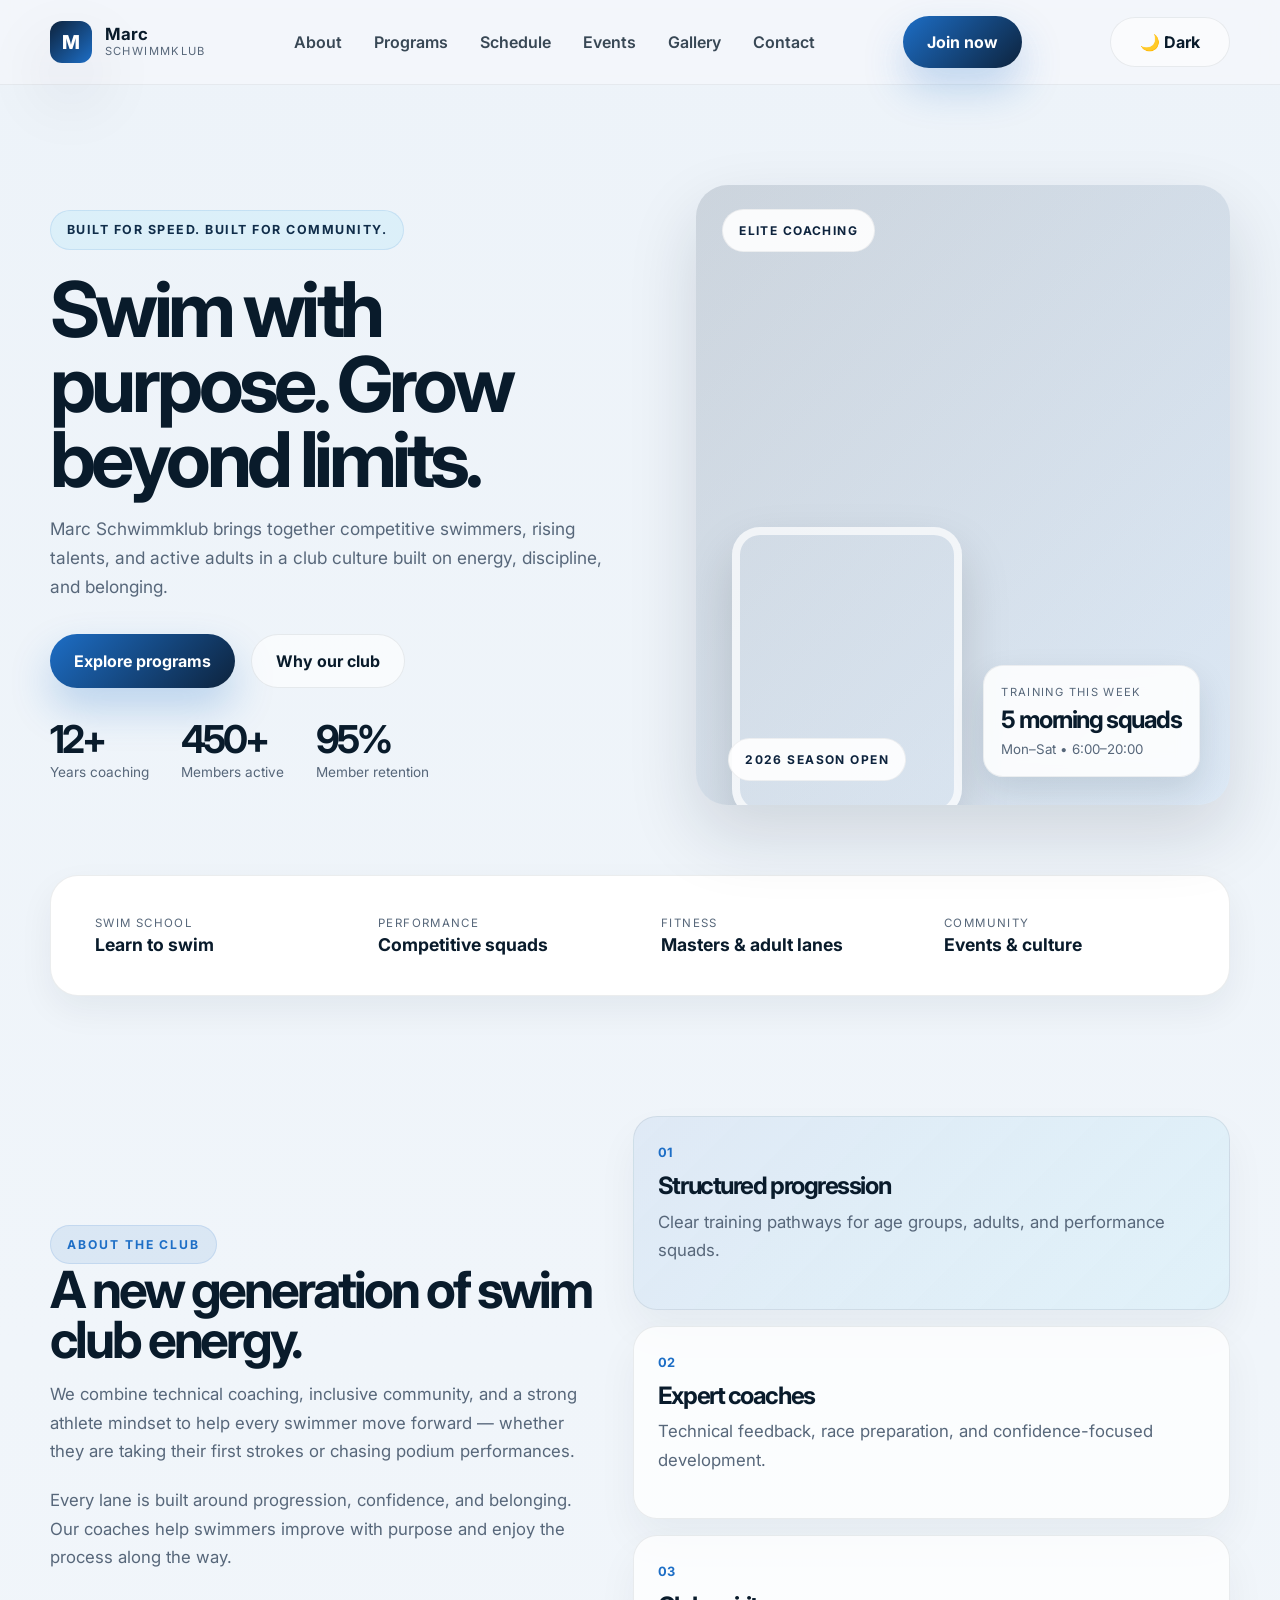
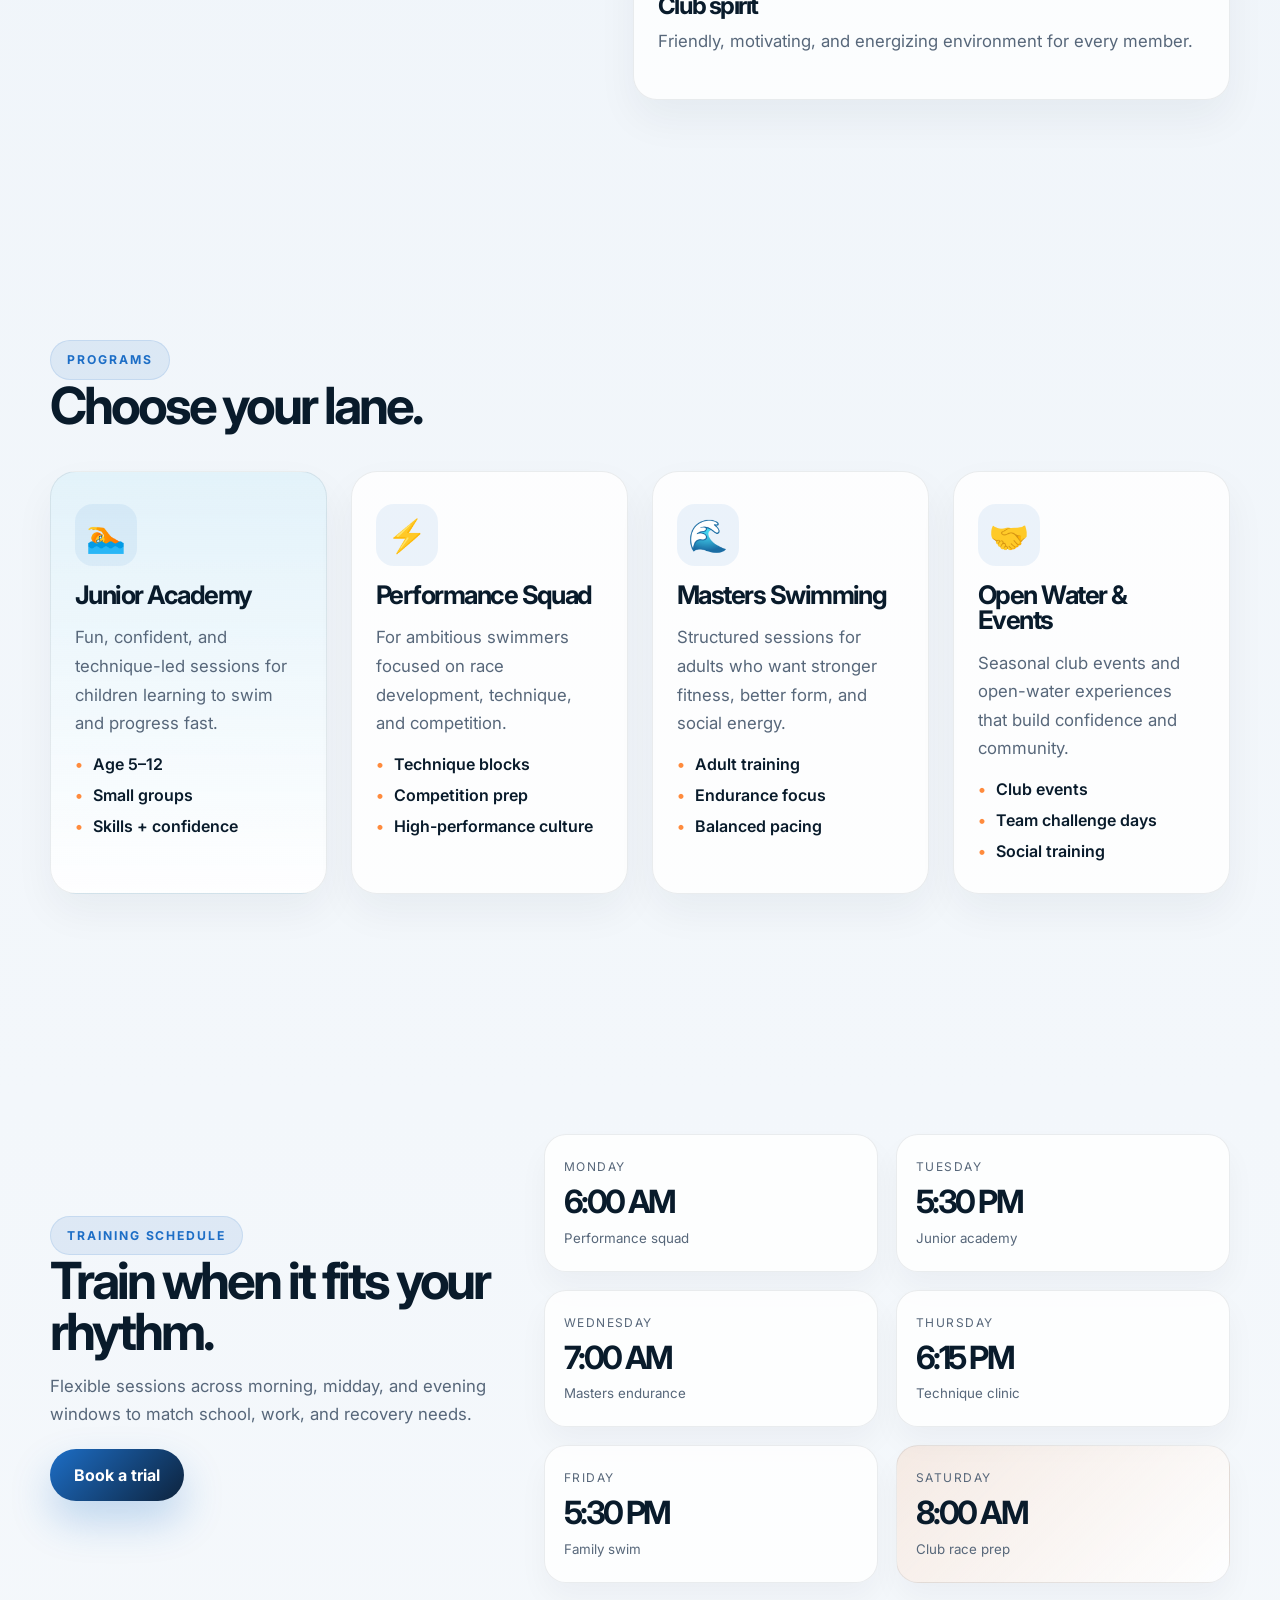
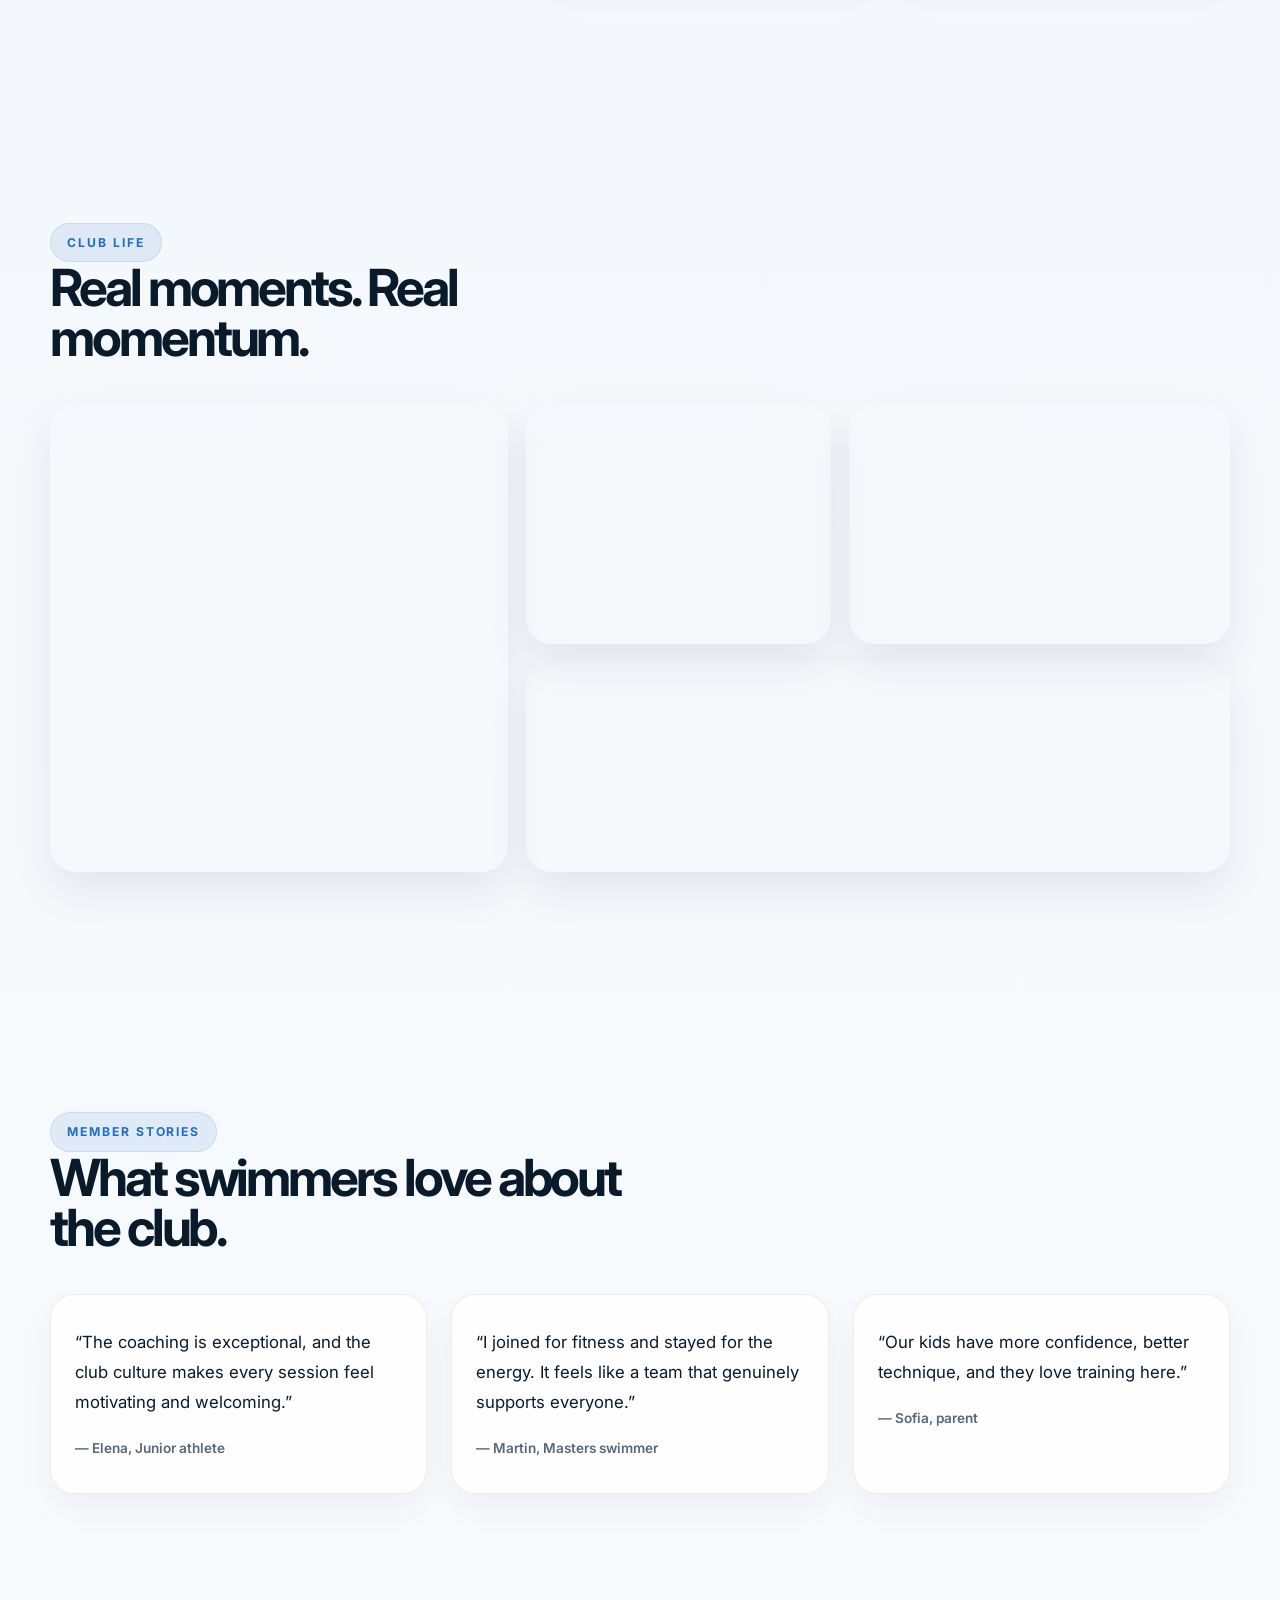
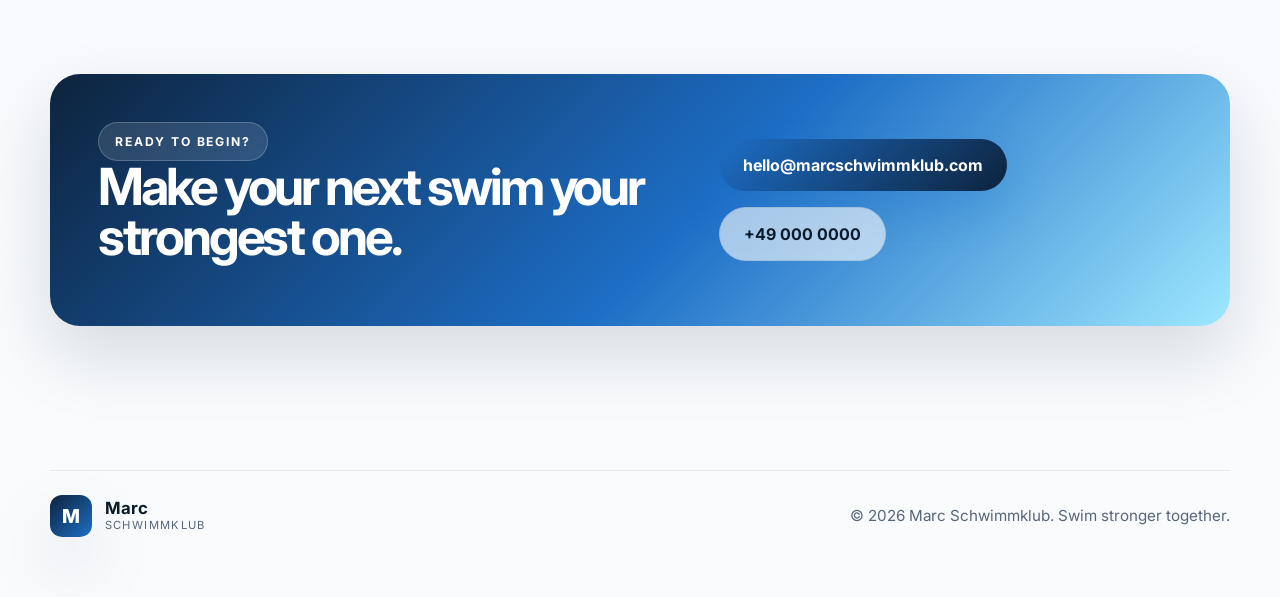
==== index.html @ d1dac8c5 "yes" ====
<!DOCTYPE html>
<html lang="en">
  <head>
    <meta charset="UTF-8" />
    <meta name="viewport" content="width=device-width, initial-scale=1.0" />
    <title>Marc Schwimmklub | Swim with Purpose</title>
    <meta
      name="description"
      content="Modern swim club website for Marc Schwimmklub with training squads, lessons, schedules, and community events."
    />
    <link rel="preconnect" href="https://fonts.googleapis.com" />
    <link rel="preconnect" href="https://fonts.gstatic.com" crossorigin />
    <link
      href="https://fonts.googleapis.com/css2?family=Inter:wght@400;500;600;700;800;900&display=swap"
      rel="stylesheet"
    />
    <link rel="stylesheet" href="assets/css/styles.css" />
  </head>
  <body>
    <div class="page-shell">
      <header class="site-header">
        <div class="container nav-wrap">
          <a href="#top" class="brand" aria-label="Marc Schwimmklub home">
            <span class="brand-mark">M</span>
            <span class="brand-text">
              <strong>Marc</strong>
              <small>Schwimmklub</small>
            </span>
          </a>

          <nav class="main-nav" aria-label="Main navigation">
            <a href="pages/about.html">About</a>
            <a href="pages/programs.html">Programs</a>
            <a href="pages/schedule.html">Schedule</a>
            <a href="pages/events.html">Events</a>
            <a href="pages/gallery.html">Gallery</a>
            <a href="pages/contact.html">Contact</a>
          </nav>

          <a href="pages/contact.html" class="button button-primary nav-cta">Join now</a>
          <button class="theme-toggle" type="button" aria-label="Switch to dark mode">🌙 Dark</button>
          <button class="menu-toggle" aria-label="Toggle menu" aria-expanded="false">
            <span></span>
            <span></span>
            <span></span>
          </button>
        </div>
      </header>

      <main id="top">
        <section class="hero">
          <div class="container hero-grid">
            <div class="hero-copy">
              <div class="eyebrow">Built for speed. Built for community.</div>
              <h1>Swim with purpose. Grow beyond limits.</h1>
              <p>
                Marc Schwimmklub brings together competitive swimmers, rising talents,
                and active adults in a club culture built on energy, discipline, and
                belonging.
              </p>

              <div class="hero-actions">
                <a href="#programs" class="button button-primary">Explore programs</a>
                <a href="#about" class="button button-secondary">Why our club</a>
              </div>

              <ul class="hero-metrics" aria-label="Club metrics">
                <li>
                  <strong>12+</strong>
                  <span>Years coaching</span>
                </li>
                <li>
                  <strong>450+</strong>
                  <span>Members active</span>
                </li>
                <li>
                  <strong>95%</strong>
                  <span>Member retention</span>
                </li>
              </ul>
            </div>

            <div class="hero-visual" aria-label="Swimmers training at the pool">
              <div class="photo-card card-1"></div>
              <div class="info-panel">
                <span class="panel-label">Training this week</span>
                <strong>5 morning squads</strong>
                <small>Mon–Sat • 6:00–20:00</small>
              </div>
              <div class="badge badge-top">Elite coaching</div>
              <div class="badge badge-bottom">2026 season open</div>
            </div>
          </div>
        </section>

        <section class="features-bar">
          <div class="container features-wrap">
            <div>
              <span>Swim school</span>
              <strong>Learn to swim</strong>
            </div>
            <div>
              <span>Performance</span>
              <strong>Competitive squads</strong>
            </div>
            <div>
              <span>Fitness</span>
              <strong>Masters & adult lanes</strong>
            </div>
            <div>
              <span>Community</span>
              <strong>Events & culture</strong>
            </div>
          </div>
        </section>

        <section id="about" class="section about">
          <div class="container about-grid">
            <div class="section-copy">
              <span class="section-label">About the club</span>
              <h2>A new generation of swim club energy.</h2>
              <p>
                We combine technical coaching, inclusive community, and a strong athlete
                mindset to help every swimmer move forward — whether they are taking
                their first strokes or chasing podium performances.
              </p>
              <p>
                Every lane is built around progression, confidence, and belonging. Our
                coaches help swimmers improve with purpose and enjoy the process along
                the way.
              </p>
            </div>

            <div class="about-cards">
              <article class="mini-card accent">
                <span>01</span>
                <h3>Structured progression</h3>
                <p>Clear training pathways for age groups, adults, and performance squads.</p>
              </article>
              <article class="mini-card">
                <span>02</span>
                <h3>Expert coaches</h3>
                <p>Technical feedback, race preparation, and confidence-focused development.</p>
              </article>
              <article class="mini-card">
                <span>03</span>
                <h3>Club spirit</h3>
                <p>Friendly, motivating, and energizing environment for every member.</p>
              </article>
            </div>
          </div>
        </section>

        <section id="programs" class="section programs">
          <div class="container">
            <div class="section-heading">
              <span class="section-label">Programs</span>
              <h2>Choose your lane.</h2>
            </div>

            <div class="program-grid">
              <article class="program-card feature-card">
                <div class="card-icon">🏊</div>
                <h3>Junior Academy</h3>
                <p>Fun, confident, and technique-led sessions for children learning to swim and progress fast.</p>
                <ul>
                  <li>Age 5–12</li>
                  <li>Small groups</li>
                  <li>Skills + confidence</li>
                </ul>
              </article>

              <article class="program-card">
                <div class="card-icon">⚡</div>
                <h3>Performance Squad</h3>
                <p>For ambitious swimmers focused on race development, technique, and competition.</p>
                <ul>
                  <li>Technique blocks</li>
                  <li>Competition prep</li>
                  <li>High-performance culture</li>
                </ul>
              </article>

              <article class="program-card">
                <div class="card-icon">🌊</div>
                <h3>Masters Swimming</h3>
                <p>Structured sessions for adults who want stronger fitness, better form, and social energy.</p>
                <ul>
                  <li>Adult training</li>
                  <li>Endurance focus</li>
                  <li>Balanced pacing</li>
                </ul>
              </article>

              <article class="program-card">
                <div class="card-icon">🤝</div>
                <h3>Open Water & Events</h3>
                <p>Seasonal club events and open-water experiences that build confidence and community.</p>
                <ul>
                  <li>Club events</li>
                  <li>Team challenge days</li>
                  <li>Social training</li>
                </ul>
              </article>
            </div>
          </div>
        </section>

        <section id="schedule" class="section schedule">
          <div class="container schedule-wrap">
            <div class="schedule-copy">
              <span class="section-label">Training schedule</span>
              <h2>Train when it fits your rhythm.</h2>
              <p>
                Flexible sessions across morning, midday, and evening windows to match school,
                work, and recovery needs.
              </p>
              <a href="#contact" class="button button-primary">Book a trial</a>
            </div>

            <div class="schedule-grid" aria-label="Weekly training schedule">
              <div class="day-block">
                <span>Monday</span>
                <strong>6:00 AM</strong>
                <small>Performance squad</small>
              </div>
              <div class="day-block">
                <span>Tuesday</span>
                <strong>5:30 PM</strong>
                <small>Junior academy</small>
              </div>
              <div class="day-block">
                <span>Wednesday</span>
                <strong>7:00 AM</strong>
                <small>Masters endurance</small>
              </div>
              <div class="day-block">
                <span>Thursday</span>
                <strong>6:15 PM</strong>
                <small>Technique clinic</small>
              </div>
              <div class="day-block">
                <span>Friday</span>
                <strong>5:30 PM</strong>
                <small>Family swim</small>
              </div>
              <div class="day-block accent-day">
                <span>Saturday</span>
                <strong>8:00 AM</strong>
                <small>Club race prep</small>
              </div>
            </div>
          </div>
        </section>

        <section id="gallery" class="section gallery">
          <div class="container">
            <div class="section-heading">
              <span class="section-label">Club life</span>
              <h2>Real moments. Real momentum.</h2>
            </div>

            <div class="gallery-grid">
              <div class="gallery-item large"></div>
              <div class="gallery-item tall"></div>
              <div class="gallery-item"></div>
              <div class="gallery-item wide"></div>
            </div>
          </div>
        </section>

        <section class="section testimonials">
          <div class="container">
            <div class="section-heading">
              <span class="section-label">Member stories</span>
              <h2>What swimmers love about the club.</h2>
            </div>

            <div class="testimonial-grid">
              <blockquote>
                “The coaching is exceptional, and the club culture makes every session feel motivating and welcoming.”
                <footer>— Elena, Junior athlete</footer>
              </blockquote>
              <blockquote>
                “I joined for fitness and stayed for the energy. It feels like a team that genuinely supports everyone.”
                <footer>— Martin, Masters swimmer</footer>
              </blockquote>
              <blockquote>
                “Our kids have more confidence, better technique, and they love training here.”
                <footer>— Sofia, parent</footer>
              </blockquote>
            </div>
          </div>
        </section>

        <section id="contact" class="section cta-section">
          <div class="container cta-box">
            <div>
              <span class="section-label">Ready to begin?</span>
              <h2>Make your next swim your strongest one.</h2>
            </div>
            <div class="cta-actions">
              <a href="mailto:hello@marcschwimmklub.com" class="button button-primary">hello@marcschwimmklub.com</a>
              <a href="tel:+4900000000" class="button button-secondary">+49 000 0000</a>
            </div>
          </div>
        </section>
      </main>

      <footer class="site-footer">
        <div class="container footer-wrap">
          <div>
            <a href="#top" class="brand footer-brand">
              <span class="brand-mark">M</span>
              <span class="brand-text">
                <strong>Marc</strong>
                <small>Schwimmklub</small>
              </span>
            </a>
          </div>
          <p>© <span id="year"></span> Marc Schwimmklub. Swim stronger together.</p>
        </div>
      </footer>
    </div>

    <script src="assets/js/script.js"></script>
  </body>
</html>
---- assets/css/styles.css ----
:root {
  --bg: #f5f7fb;
  --panel: #ffffff;
  --ink: #091b2b;
  --muted: #57677a;
  --navy: #0d233d;
  --navy-2: #102d4a;
  --blue: #1d6ec6;
  --cyan: #79d9f8;
  --aqua: #9fe8ff;
  --orange: #ff8b3d;
  --coral: #ff6b57;
  --line: rgba(9, 27, 43, 0.08);
  --shadow: 0 30px 70px rgba(11, 31, 51, 0.14);
  --button-soft: rgba(255, 255, 255, 0.6);
  --card-soft: rgba(255, 255, 255, 0.78);
  --hero-glow: rgba(29, 110, 198, 0.12);
}

body.dark-mode {
  --bg: #081722;
  --panel: #0d1f2d;
  --ink: #ecf4ff;
  --muted: #adc1d7;
  --navy: #eaf2ff;
  --navy-2: #d9e9ff;
  --blue: #79d9f8;
  --cyan: #8ae0ff;
  --aqua: #5ec9ff;
  --orange: #ff9f67;
  --coral: #ff7b69;
  --line: rgba(186, 214, 237, 0.12);
  --shadow: 0 30px 70px rgba(0, 0, 0, 0.42);
  --button-soft: rgba(15, 34, 45, 0.9);
  --card-soft: rgba(13, 31, 45, 0.9);
  --hero-glow: rgba(121, 217, 248, 0.12);
}

* {
  box-sizing: border-box;
}

html {
  scroll-behavior: smooth;
}

body {
  margin: 0;
  font-family: "Inter", sans-serif;
  background: linear-gradient(180deg, #edf3f9 0%, #f9fbfd 100%);
  color: var(--ink);
  transition: background 0.25s ease, color 0.25s ease;
}

body.dark-mode {
  background: linear-gradient(180deg, #081722 0%, #0e1c2a 100%);
}

img {
  max-width: 100%;
  display: block;
}

a {
  color: inherit;
  text-decoration: none;
}

button {
  font: inherit;
}

.page-shell {
  min-height: 100vh;
}

.container {
  width: min(1180px, calc(100% - 32px));
  margin: 0 auto;
}

.section {
  padding: 120px 0;
}

.section-label {
  display: inline-block;
  font-size: 0.76rem;
  letter-spacing: 0.16em;
  text-transform: uppercase;
  font-weight: 700;
  color: var(--blue);
  background: rgba(29, 110, 198, 0.1);
  border: 1px solid rgba(29, 110, 198, 0.12);
  padding: 0.7rem 1rem;
  border-radius: 999px;
}

h1, h2, h3 {
  margin: 0 0 1rem;
  letter-spacing: -0.06em;
  line-height: 0.98;
}

h1 {
  font-size: clamp(3.2rem, 6vw, 6rem);
  max-width: 600px;
}

h2 {
  font-size: clamp(2.4rem, 4vw, 4rem);
  max-width: 640px;
}

h3 {
  font-size: clamp(1.4rem, 2vw, 2rem);
}

p {
  font-size: 1.05rem;
  line-height: 1.7;
  color: var(--muted);
  margin: 0 0 1.25rem;
}

.site-header {
  position: sticky;
  top: 0;
  z-index: 20;
  backdrop-filter: blur(18px);
  background: rgba(245, 247, 251, 0.72);
  border-bottom: 1px solid rgba(9, 27, 43, 0.06);
}

body.dark-mode .site-header {
  background: rgba(8, 23, 34, 0.72);
  border-bottom-color: rgba(186, 214, 237, 0.12);
}

.nav-wrap {
  display: flex;
  align-items: center;
  justify-content: space-between;
  min-height: 84px;
  gap: 20px;
}

.brand {
  display: inline-flex;
  align-items: center;
  gap: 0.8rem;
}

.brand-mark {
  width: 42px;
  height: 42px;
  border-radius: 12px;
  display: grid;
  place-items: center;
  background: linear-gradient(135deg, var(--navy) 0%, var(--blue) 100%);
  color: white;
  font-weight: 800;
  font-size: 1.2rem;
  box-shadow: var(--shadow);
}

.brand-text {
  display: flex;
  flex-direction: column;
  line-height: 1;
}

.brand-text strong {
  font-size: 1.05rem;
}

.brand-text small {
  font-size: 0.7rem;
  letter-spacing: 0.12em;
  text-transform: uppercase;
  color: var(--muted);
  margin-top: 0.2rem;
}

.main-nav {
  display: flex;
  align-items: center;
  gap: 2rem;
  font-weight: 600;
  color: var(--ink);
}

.main-nav a {
  position: relative;
  opacity: 0.8;
}

.main-nav a::after {
  content: "";
  position: absolute;
  left: 0;
  bottom: -0.5rem;
  width: 100%;
  height: 2px;
  background: linear-gradient(90deg, var(--blue), var(--cyan));
  transform: scaleX(0);
  transform-origin: left;
  transition: transform 0.25s ease;
}

.main-nav a:hover::after,
.main-nav a:focus-visible::after {
  transform: scaleX(1);
}

.button {
  display: inline-flex;
  align-items: center;
  justify-content: center;
  border-radius: 999px;
  padding: 1rem 1.5rem;
  font-weight: 700;
  transition: transform 0.2s ease, box-shadow 0.2s ease;
}

.button:hover {
  transform: translateY(-1px);
}

.button-primary {
  color: white;
  background: linear-gradient(135deg, var(--blue) 0%, var(--navy) 100%);
  box-shadow: 0 20px 40px rgba(29, 110, 198, 0.25);
}

.button-secondary {
  background: var(--button-soft);
  border: 1px solid var(--line);
  color: var(--ink);
}

.theme-toggle {
  display: inline-flex;
  align-items: center;
  justify-content: center;
  gap: 0.6rem;
  min-width: 120px;
  padding: 0.85rem 1.2rem;
  border-radius: 999px;
  border: 1px solid var(--line);
  background: var(--button-soft);
  color: var(--ink);
  font-weight: 700;
  cursor: pointer;
  transition: transform 0.2s ease, border-color 0.2s ease;
}

.theme-toggle:hover {
  transform: translateY(-1px);
}

.menu-toggle {
  display: none;
  background: transparent;
  border: 0;
  padding: 0;
  width: 46px;
  height: 46px;
  border-radius: 12px;
  cursor: pointer;
}

.menu-toggle span {
  display: block;
  width: 24px;
  height: 2px;
  background: var(--ink);
  margin: 5px auto;
  border-radius: 4px;
}

.hero {
  padding: 100px 0 60px;
}

.hero-grid {
  display: grid;
  grid-template-columns: 1.05fr 0.95fr;
  gap: 56px;
  align-items: center;
}

.eyebrow {
  display: inline-flex;
  margin-bottom: 1.4rem;
  padding: 0.7rem 1rem;
  border-radius: 999px;
  background: rgba(121, 217, 248, 0.15);
  border: 1px solid rgba(29, 110, 198, 0.12);
  font-size: 0.78rem;
  letter-spacing: 0.12em;
  text-transform: uppercase;
  color: var(--navy-2);
  font-weight: 700;
}

.hero-copy p {
  font-size: 1.08rem;
  max-width: 560px;
}

.hero-actions {
  display: flex;
  flex-wrap: wrap;
  gap: 1rem;
  margin: 2rem 0;
}

.hero-metrics {
  list-style: none;
  display: flex;
  flex-wrap: wrap;
  gap: 2rem;
  padding: 0;
  margin: 0;
}

.hero-metrics li {
  display: flex;
  flex-direction: column;
  gap: 0.35rem;
}

.hero-metrics strong {
  font-size: clamp(1.6rem, 3vw, 2.6rem);
  line-height: 1;
  letter-spacing: -0.08em;
}

.hero-metrics span {
  color: var(--muted);
  font-size: 0.85rem;
}

.hero-visual {
  position: relative;
  min-height: 620px;
  border-radius: 32px;
  background: linear-gradient(135deg, rgba(13, 35, 61, 0.15), rgba(29, 110, 198, 0.09)),
    url('https://images.unsplash.com/photo-1517836357463-d25dfeac3438?auto=format&fit=crop&w=1200&q=80') center/cover no-repeat;
  box-shadow: var(--shadow);
  overflow: hidden;
}

.photo-card {
  position: absolute;
  inset: auto auto 36px 36px;
  width: 230px;
  height: 290px;
  border-radius: 28px;
  background-size: cover;
  background-position: center;
  border: 8px solid rgba(255, 255, 255, 0.7);
  box-shadow: 0 24px 50px rgba(0,0,0,0.15);
}

.card-1 {
  background-image: url('https://images.unsplash.com/photo-1437622368342-7a3d73a34c8f?auto=format&fit=crop&w=900&q=80');
  transform: translateY(48px);
}

.info-panel {
  position: absolute;
  right: 30px;
  bottom: 28px;
  display: flex;
  flex-direction: column;
  gap: 0.4rem;
  max-width: 250px;
  background: rgba(255, 255, 255, 0.86);
  backdrop-filter: blur(10px);
  border: 1px solid rgba(9, 27, 43, 0.06);
  border-radius: 20px;
  padding: 1.2rem 1.1rem;
  box-shadow: 0 15px 35px rgba(11, 31, 51, 0.12);
}

.panel-label {
  font-size: 0.7rem;
  letter-spacing: 0.12em;
  text-transform: uppercase;
  color: var(--muted);
}

.info-panel strong {
  font-size: 1.5rem;
  letter-spacing: -0.06em;
}

.info-panel small {
  color: var(--muted);
}

.badge {
  position: absolute;
  left: 26px;
  z-index: 1;
  background: rgba(255, 255, 255, 0.9);
  border: 1px solid rgba(9, 27, 43, 0.06);
  color: var(--navy);
  border-radius: 999px;
  padding: 0.8rem 1rem;
  font-size: 0.75rem;
  letter-spacing: 0.12em;
  text-transform: uppercase;
  font-weight: 700;
}

.badge-top {
  top: 24px;
}

.badge-bottom {
  bottom: 24px;
  left: 32px;
}

.features-bar {
  padding: 10px 0 0;
}

.features-wrap {
  display: grid;
  grid-template-columns: repeat(4, minmax(0, 1fr));
  gap: 18px;
  background: #ffffff;
  border: 1px solid var(--line);
  border-radius: 28px;
  padding: 1.5rem 2rem;
  box-shadow: 0 14px 35px rgba(9, 27, 43, 0.06);
}

.features-wrap div {
  display: flex;
  flex-direction: column;
  gap: 0.25rem;
  padding: 1rem 0.75rem;
}

.features-wrap span {
  font-size: 0.72rem;
  letter-spacing: 0.12em;
  text-transform: uppercase;
  color: var(--muted);
}

.features-wrap strong {
  font-size: 1.1rem;
}

.about-grid {
  display: grid;
  grid-template-columns: 1fr 1.1fr;
  gap: 2.5rem;
  align-items: center;
}

.about-cards {
  display: grid;
  gap: 1rem;
}

.mini-card {
  background: rgba(255, 255, 255, 0.75);
  border: 1px solid var(--line);
  border-radius: 24px;
  padding: 1.5rem;
  box-shadow: 0 20px 40px rgba(11, 31, 51, 0.05);
}

.mini-card.accent {
  background: linear-gradient(135deg, rgba(29, 110, 198, 0.08) 0%, rgba(121, 217, 248, 0.12) 100%);
}

.mini-card span {
  display: inline-block;
  font-size: 0.8rem;
  font-weight: 700;
  color: var(--blue);
  margin-bottom: 0.9rem;
}

.mini-card h3 {
  margin-bottom: 0.6rem;
  font-size: 1.5rem;
}

.section-heading {
  margin-bottom: 2.6rem;
}

.program-grid {
  display: grid;
  grid-template-columns: repeat(4, minmax(0, 1fr));
  gap: 24px;
}

.program-card {
  background: rgba(255, 255, 255, 0.8);
  border: 1px solid var(--line);
  border-radius: 26px;
  padding: 2rem 1.5rem;
  box-shadow: 0 18px 40px rgba(11, 31, 51, 0.05);
}

.feature-card {
  background: linear-gradient(180deg, rgba(121, 217, 248, 0.12), rgba(255,255,255,0.9));
}

.card-icon {
  width: 62px;
  height: 62px;
  display: grid;
  place-items: center;
  border-radius: 18px;
  background: rgba(29, 110, 198, 0.08);
  font-size: 2rem;
  margin-bottom: 1rem;
}

.program-card p {
  margin-bottom: 1rem;
}

.program-card ul {
  list-style: none;
  padding: 0;
  margin: 0;
  display: grid;
  gap: 0.7rem;
  color: var(--ink);
  font-weight: 600;
}

.program-card li::before {
  content: "•";
  color: var(--orange);
  margin-right: 0.6rem;
}

.schedule-wrap {
  display: grid;
  grid-template-columns: 0.8fr 1.2fr;
  gap: 36px;
  align-items: center;
}

.schedule-grid {
  display: grid;
  grid-template-columns: repeat(2, minmax(0, 1fr));
  gap: 18px;
}

.day-block {
  background: rgba(255, 255, 255, 0.8);
  border: 1px solid var(--line);
  border-radius: 22px;
  padding: 1.5rem 1.2rem;
  box-shadow: 0 16px 30px rgba(11, 31, 51, 0.04);
}

.day-block span {
  display: block;
  font-size: 0.75rem;
  letter-spacing: 0.12em;
  text-transform: uppercase;
  color: var(--muted);
  margin-bottom: 0.5rem;
}

.day-block strong {
  display: block;
  font-size: 2rem;
  letter-spacing: -0.08em;
  margin-bottom: 0.35rem;
}

.day-block small {
  color: var(--muted);
}

.accent-day {
  background: linear-gradient(135deg, rgba(255, 139, 61, 0.12), rgba(255,255,255,0.85));
}

.gallery-grid {
  display: grid;
  grid-template-columns: 1.2fr 0.8fr 1fr;
  grid-template-rows: 240px 210px;
  gap: 18px;
}

.gallery-item {
  min-height: 100%;
  border-radius: 26px;
  background-size: cover;
  background-position: center;
  box-shadow: 0 20px 40px rgba(11, 31, 51, 0.08);
}

.gallery-item:nth-child(1) {
  grid-column: 1 / 2;
  grid-row: 1 / 3;
  background-image: url('https://images.unsplash.com/photo-1547347298-4074fc3086f0?auto=format&fit=crop&w=1200&q=80');
}

.gallery-item:nth-child(2) {
  background-image: url('https://images.unsplash.com/photo-1517838277536-f5f99be501cd?auto=format&fit=crop&w=900&q=80');
}

.gallery-item:nth-child(3) {
  background-image: url('https://images.unsplash.com/photo-1530549387789-4c1017266635?auto=format&fit=crop&w=900&q=80');
}

.gallery-item:nth-child(4) {
  grid-column: 2 / 4;
  background-image: url('https://images.unsplash.com/photo-1526506118085-60ce8714f8c5?auto=format&fit=crop&w=1200&q=80');
}

.testimonial-grid {
  display: grid;
  grid-template-columns: repeat(3, minmax(0, 1fr));
  gap: 24px;
}

blockquote {
  margin: 0;
  padding: 2rem 1.5rem;
  background: rgba(255,255,255,0.8);
  border: 1px solid var(--line);
  border-radius: 24px;
  box-shadow: 0 16px 36px rgba(11, 31, 51, 0.04);
  color: var(--ink);
  font-size: 1.05rem;
  line-height: 1.8;
}

blockquote footer {
  margin-top: 1.2rem;
  color: var(--muted);
  font-size: 0.85rem;
  font-weight: 600;
}

.cta-section {
  padding-top: 60px;
}

.cta-box {
  display: flex;
  align-items: center;
  justify-content: space-between;
  gap: 2rem;
  padding: clamp(2rem, 4vw, 3rem);
  border-radius: 30px;
  background: linear-gradient(135deg, var(--navy) 0%, var(--blue) 55%, var(--aqua) 100%);
  color: white;
  box-shadow: var(--shadow);
}

.cta-box .section-label {
  background: rgba(255,255,255,0.12);
  border-color: rgba(255,255,255,0.2);
  color: white;
}

.cta-box h2 {
  max-width: 600px;
  color: white;
}

.cta-actions {
  display: flex;
  flex-wrap: wrap;
  gap: 1rem;
}

.site-footer {
  padding: 24px 0 60px;
}

.footer-wrap {
  display: flex;
  justify-content: space-between;
  align-items: center;
  gap: 1rem;
  padding-top: 1.5rem;
  border-top: 1px solid rgba(9, 27, 43, 0.08);
}

.footer-brand {
  opacity: 1;
}

.site-footer p {
  margin: 0;
  color: var(--muted);
  font-size: 0.95rem;
}

@media (max-width: 960px) {
  .hero-grid,
  .about-grid,
  .schedule-wrap,
  .program-grid,
  .testimonial-grid,
  .features-wrap,
  .cta-box {
    grid-template-columns: 1fr;
    display: grid;
  }

  .program-grid,
  .testimonial-grid,
  .features-wrap {
    grid-template-columns: repeat(2, minmax(0, 1fr));
  }

  .main-nav {
    position: absolute;
    top: calc(100% + 10px);
    left: 16px;
    right: 16px;
    flex-direction: column;
    align-items: flex-start;
    background: rgba(255,255,255,0.96);
    border: 1px solid var(--line);
    border-radius: 16px;
    padding: 1rem 1.2rem;
    box-shadow: 0 18px 36px rgba(11, 31, 51, 0.08);
    opacity: 0;
    pointer-events: none;
    transform: translateY(-8px);
    transition: opacity 0.2s ease, transform 0.2s ease;
  }

  .main-nav.open {
    opacity: 1;
    pointer-events: auto;
    transform: translateY(0);
  }

  .menu-toggle {
    display: block;
  }

  .nav-cta {
    display: none;
  }

  .hero-visual {
    min-height: 500px;
  }

  .gallery-grid {
    grid-template-columns: repeat(2, minmax(0, 1fr));
    grid-template-rows: 220px 200px 200px;
  }

  .gallery-item:nth-child(1) {
    grid-column: 1 / 3;
    grid-row: auto;
  }

  .gallery-item:nth-child(4) {
    grid-column: 1 / 3;
  }
}

@media (max-width: 640px) {
  .section {
    padding: 90px 0;
  }

  .features-wrap,
  .program-grid,
  .testimonial-grid,
  .schedule-grid,
  .gallery-grid {
    grid-template-columns: 1fr;
  }

  .hero {
    padding-top: 72px;
  }

  .hero-copy p {
    font-size: 1rem;
  }

  .button {
    width: 100%;
  }

  .hero-actions,
  .cta-actions {
    display: grid;
    width: 100%;
  }

  .hero-metrics {
    flex-direction: column;
    align-items: flex-start;
    gap: 1rem;
  }

  .footer-wrap,
  .cta-box {
    display: grid;
    justify-content: stretch;
    text-align: left;
  }
}

.page-hero {
  padding: 90px 0 30px;
}

.page-hero .narrow {
  max-width: 900px;
}

.page-hero h1 {
  margin-bottom: 1rem;
}

.page-hero p {
  max-width: 720px;
  font-size: 1.12rem;
}

.soft-section {
  background: rgba(121, 217, 248, 0.06);
}

.content-grid {
  display: grid;
  grid-template-columns: 1.2fr 0.8fr;
  gap: 2rem;
  align-items: center;
}

.feature-panel {
  background: rgba(255, 255, 255, 0.75);
  border: 1px solid var(--line);
  border-radius: 26px;
  padding: 2rem;
  box-shadow: 0 20px 40px rgba(11, 31, 51, 0.04);
}

.feature-list {
  list-style: none;
  margin: 0;
  padding: 0;
  display: grid;
  gap: 1rem;
  font-weight: 600;
}

.feature-list li {
  padding: 0.9rem 1rem;
  border-radius: 14px;
  background: rgba(29, 110, 198, 0.05);
}

.inspiration-grid {
  display: grid;
  grid-template-columns: repeat(4, minmax(0, 1fr));
  gap: 1.2rem;
}

.inspiration-card {
  background: rgba(255, 255, 255, 0.78);
  border: 1px solid var(--line);
  border-radius: 22px;
  padding: 1.5rem;
  box-shadow: 0 14px 32px rgba(11, 31, 51, 0.04);
}

.inspiration-card h3 {
  font-size: 1.35rem;
  margin-bottom: 0.7rem;
}

.values-grid {
  display: grid;
  grid-template-columns: repeat(3, minmax(0, 1fr));
  gap: 1.25rem;
}

.large-grid {
  grid-template-columns: repeat(2, minmax(0, 1fr));
}

.info-columns {
  display: grid;
  grid-template-columns: 0.8fr 1.2fr;
  gap: 2rem;
  align-items: center;
}

.info-stack {
  display: grid;
  gap: 1rem;
}

.info-box {
  display: grid;
  grid-template-columns: auto 1fr;
  gap: 1rem;
  align-items: start;
  background: rgba(255, 255, 255, 0.8);
  border: 1px solid var(--line);
  border-radius: 18px;
  padding: 1.2rem 1.3rem;
}

.info-box strong {
  font-size: 2rem;
  line-height: 1;
  color: var(--blue);
}

.info-box p {
  margin: 0;
}

.schedule-table-wrap {
  background: rgba(255, 255, 255, 0.75);
  border: 1px solid var(--line);
  border-radius: 28px;
  overflow: hidden;
  box-shadow: 0 18px 38px rgba(11, 31, 51, 0.04);
}

.schedule-table {
  width: 100%;
  border-collapse: collapse;
}

.schedule-table th,
.schedule-table td {
  padding: 1.2rem 1.5rem;
  text-align: left;
  border-bottom: 1px solid rgba(9, 27, 43, 0.06);
}

.schedule-table th {
  background: rgba(29, 110, 198, 0.05);
  font-size: 0.8rem;
  letter-spacing: 0.12em;
  text-transform: uppercase;
  color: var(--muted);
}

.event-grid {
  display: grid;
  grid-template-columns: repeat(2, minmax(0, 1fr));
  gap: 1.5rem;
}

.event-card {
  background: rgba(255, 255, 255, 0.8);
  border: 1px solid var(--line);
  border-radius: 26px;
  padding: 1.8rem;
  box-shadow: 0 18px 38px rgba(11, 31, 51, 0.04);
}

.event-date {
  display: inline-block;
  margin-bottom: 0.8rem;
  color: var(--blue);
  font-weight: 700;
  letter-spacing: 0.12em;
  text-transform: uppercase;
  font-size: 0.72rem;
}

.event-card a {
  display: inline-block;
  margin-top: 0.8rem;
  color: var(--navy);
  font-weight: 700;
}

.gallery-grid-page {
  display: grid;
  grid-template-columns: repeat(3, minmax(0, 1fr));
  grid-auto-rows: 220px;
  gap: 18px;
}

.gallery-item-page {
  border-radius: 24px;
  background-size: cover;
  background-position: center;
  box-shadow: 0 18px 32px rgba(11, 31, 51, 0.08);
  background-image: url('https://images.unsplash.com/photo-1547347298-4074fc3086f0?auto=format&fit=crop&w=1200&q=80');
}

.gallery-item-page:nth-child(2) {
  background-image: url('https://images.unsplash.com/photo-1517836357463-d25dfeac3438?auto=format&fit=crop&w=1200&q=80');
}

.gallery-item-page:nth-child(3) {
  background-image: url('https://images.unsplash.com/photo-1437622368342-7a3d73a34c8f?auto=format&fit=crop&w=900&q=80');
}

.gallery-item-page:nth-child(4) {
  background-image: url('https://images.unsplash.com/photo-1526506118085-60ce8714f8c5?auto=format&fit=crop&w=1200&q=80');
}

.gallery-item-page:nth-child(5) {
  background-image: url('https://images.unsplash.com/photo-1530549387789-4c1017266635?auto=format&fit=crop&w=1200&q=80');
}

.gallery-item-page:nth-child(6) {
  background-image: url('https://images.unsplash.com/photo-1517838277536-f5f99be501cd?auto=format&fit=crop&w=900&q=80');
}

.gallery-item-page.large {
  grid-column: span 2;
}

.gallery-item-page.tall {
  grid-row: span 2;
}

.gallery-item-page.wide {
  grid-column: span 2;
}

.contact-grid {
  display: grid;
  grid-template-columns: 1.2fr 0.8fr;
  gap: 1.5rem;
}

.contact-card {
  background: rgba(255, 255, 255, 0.8);
  border: 1px solid var(--line);
  border-radius: 26px;
  padding: 2rem;
  box-shadow: 0 18px 38px rgba(11, 31, 51, 0.04);
}

.contact-form {
  display: grid;
  gap: 1rem;
}

.contact-form label {
  display: grid;
  gap: 0.5rem;
  font-weight: 600;
  color: var(--ink);
}

.contact-form input,
.contact-form select,
.contact-form textarea {
  width: 100%;
  border: 1px solid rgba(9, 27, 43, 0.1);
  border-radius: 14px;
  background: rgba(245, 247, 251, 0.7);
  padding: 0.9rem 1rem;
  font: inherit;
  color: var(--ink);
}

.contact-form textarea {
  resize: vertical;
}

.contact-info {
  list-style: none;
  margin: 0 0 1.2rem;
  padding: 0;
  display: grid;
  gap: 0.7rem;
  color: var(--muted);
}

.map-box {
  background: linear-gradient(135deg, rgba(29,110,198,0.08), rgba(121,217,248,0.12));
  border: 1px solid rgba(29,110,198,0.12);
  border-radius: 18px;
  padding: 1.1rem;
  display: grid;
  gap: 0.4rem;
}

.map-box span {
  color: var(--muted);
  text-transform: uppercase;
  letter-spacing: 0.12em;
  font-size: 0.7rem;
}

@media (max-width: 960px) {
  .content-grid,
  .info-columns,
  .contact-grid,
  .inspiration-grid,
  .values-grid {
    grid-template-columns: 1fr 1fr;
  }

  .gallery-grid-page {
    grid-template-columns: repeat(2, minmax(0, 1fr));
  }

  .gallery-item-page.large,
  .gallery-item-page.wide {
    grid-column: span 1;
  }
}

@media (max-width: 640px) {
  .page-hero {
    padding-top: 72px;
  }

  .content-grid,
  .info-columns,
  .contact-grid,
  .inspiration-grid,
  .values-grid,
  .event-grid,
  .gallery-grid-page,
  .large-grid {
    grid-template-columns: 1fr;
  }

  .schedule-table th,
  .schedule-table td {
    padding: 0.9rem 0.8rem;
  }
}
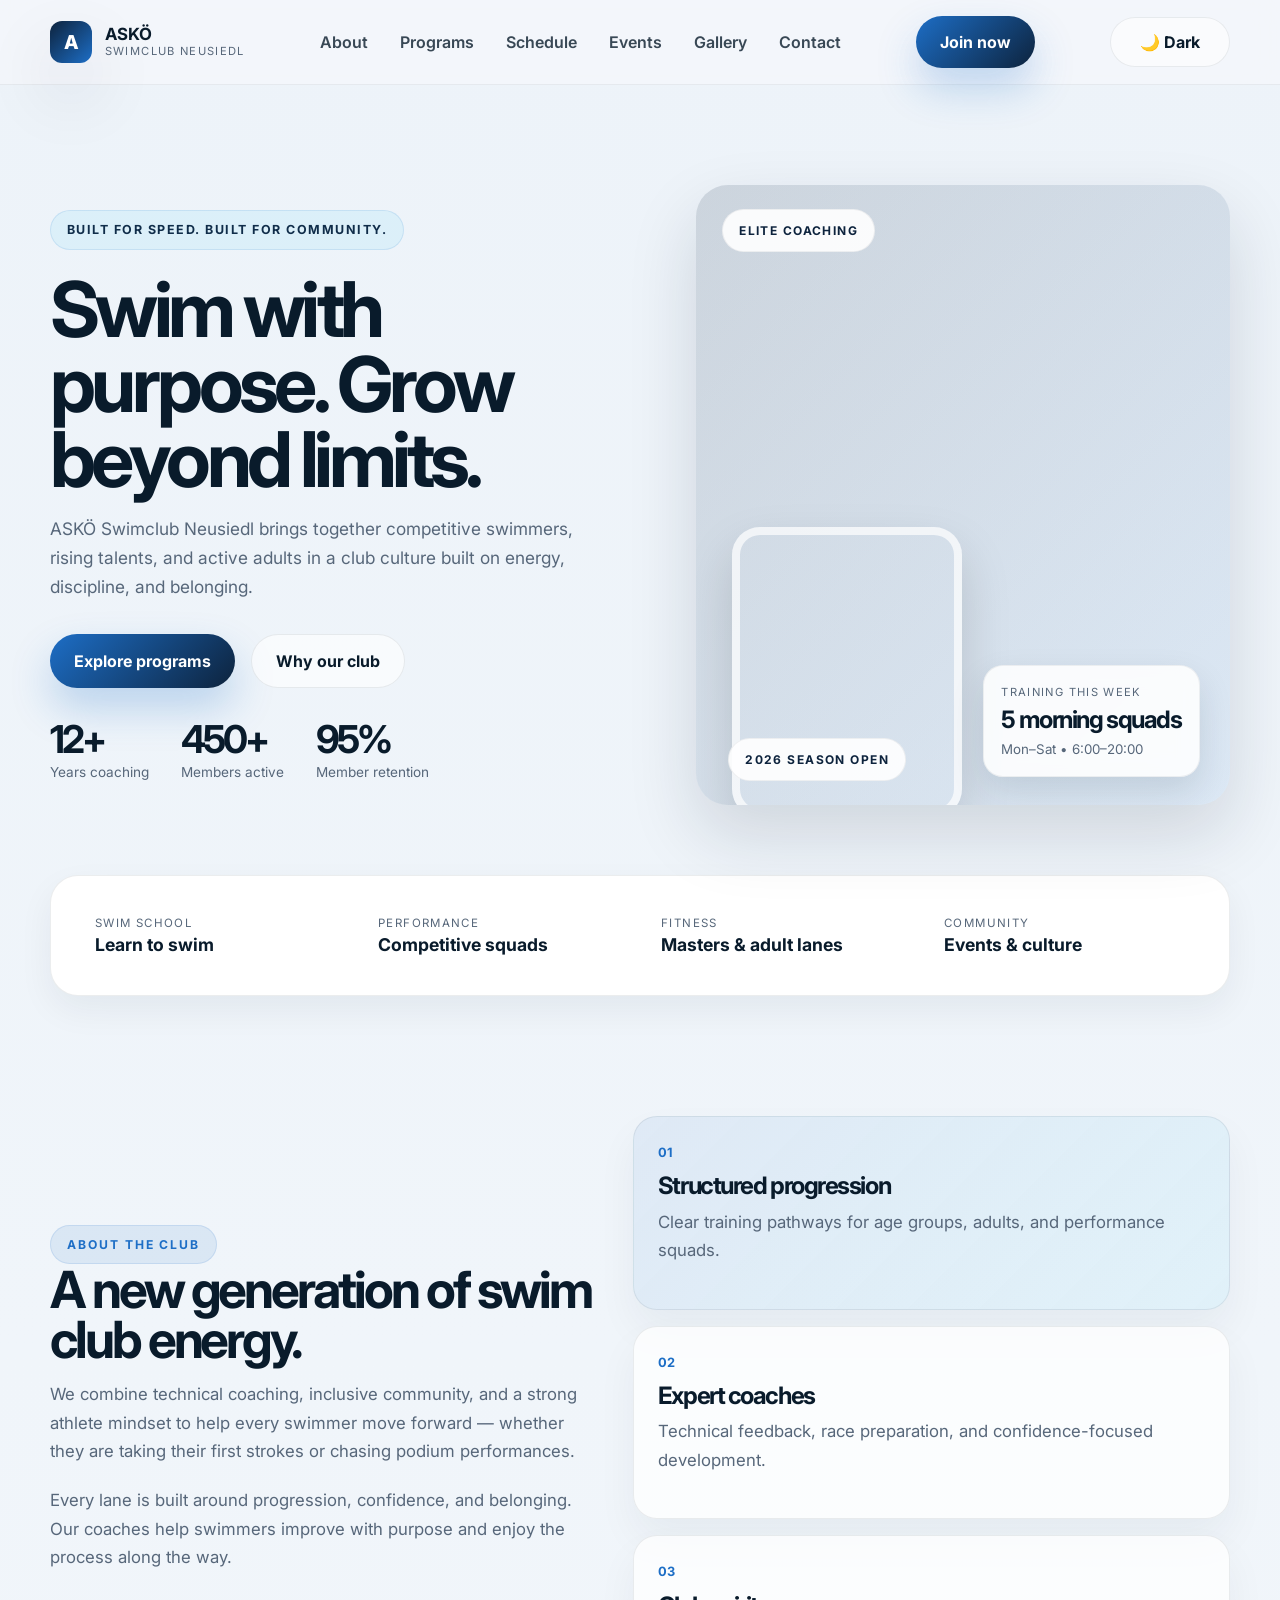
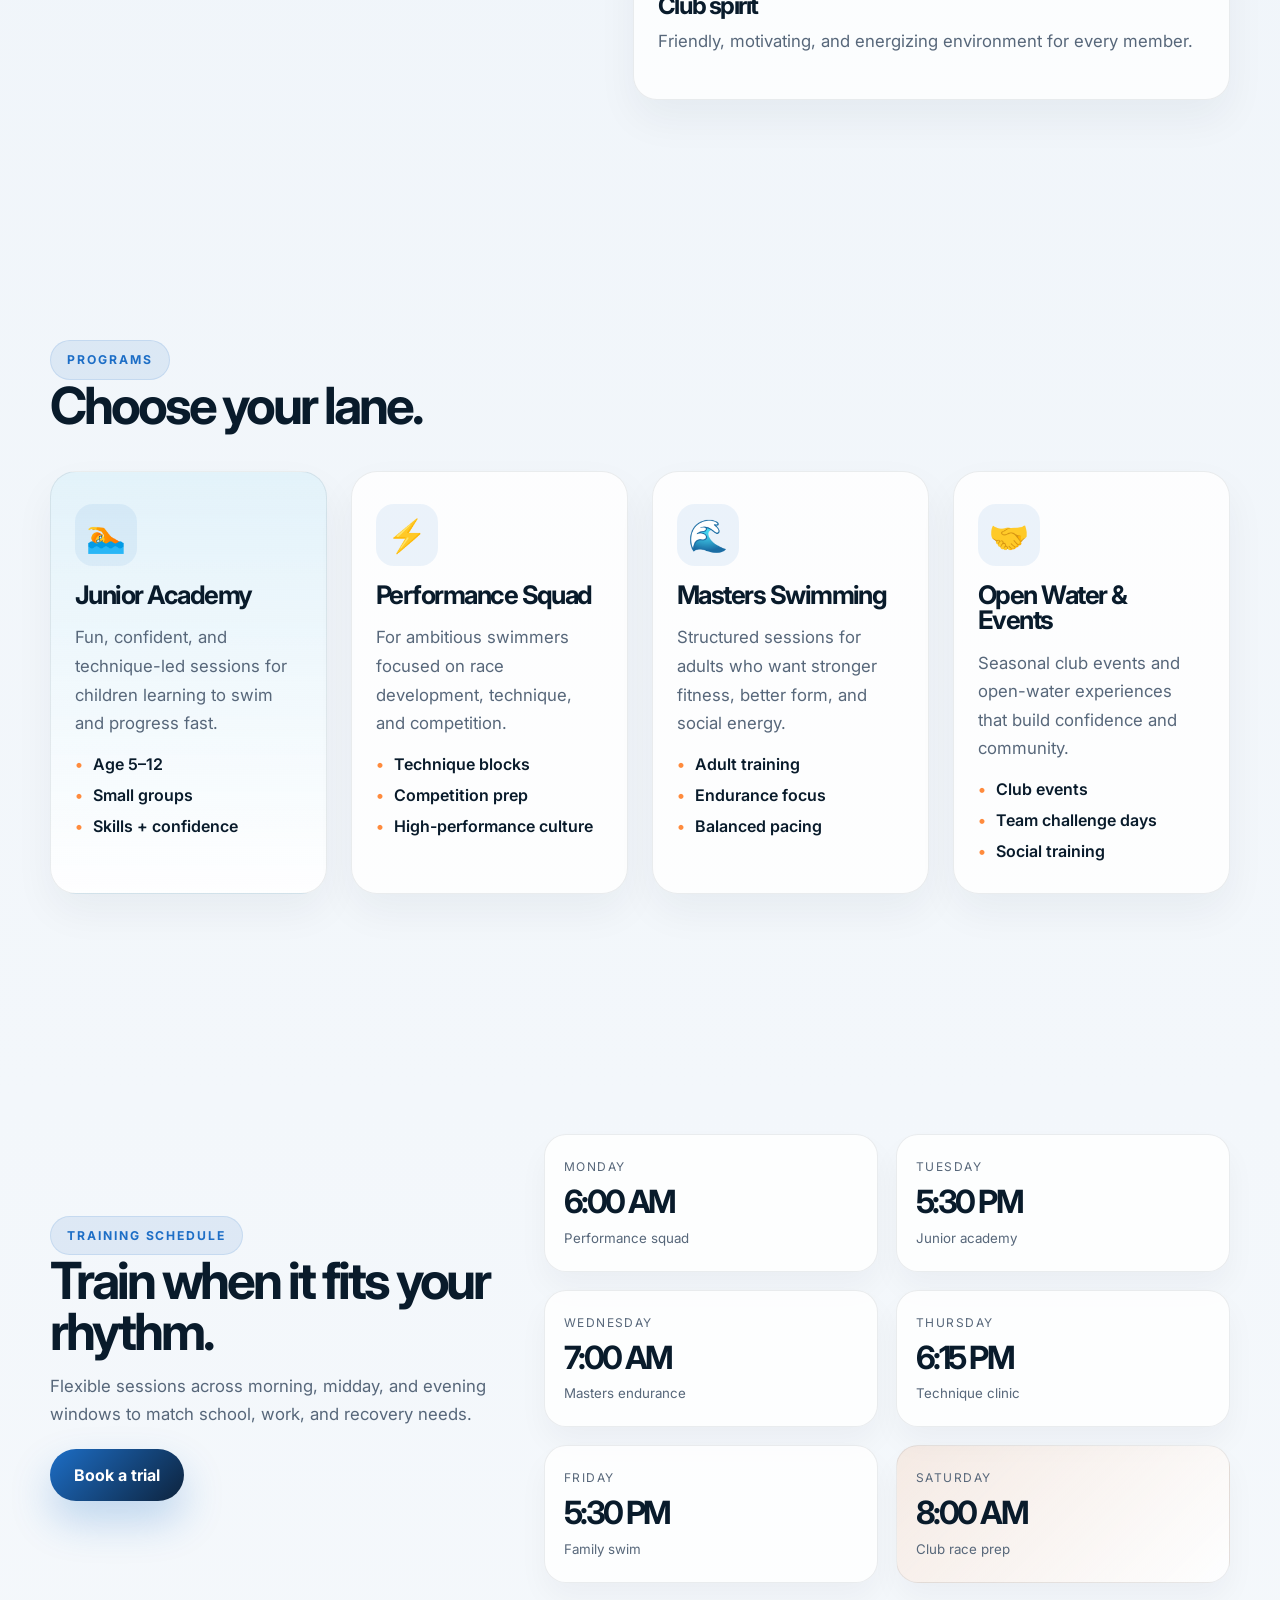
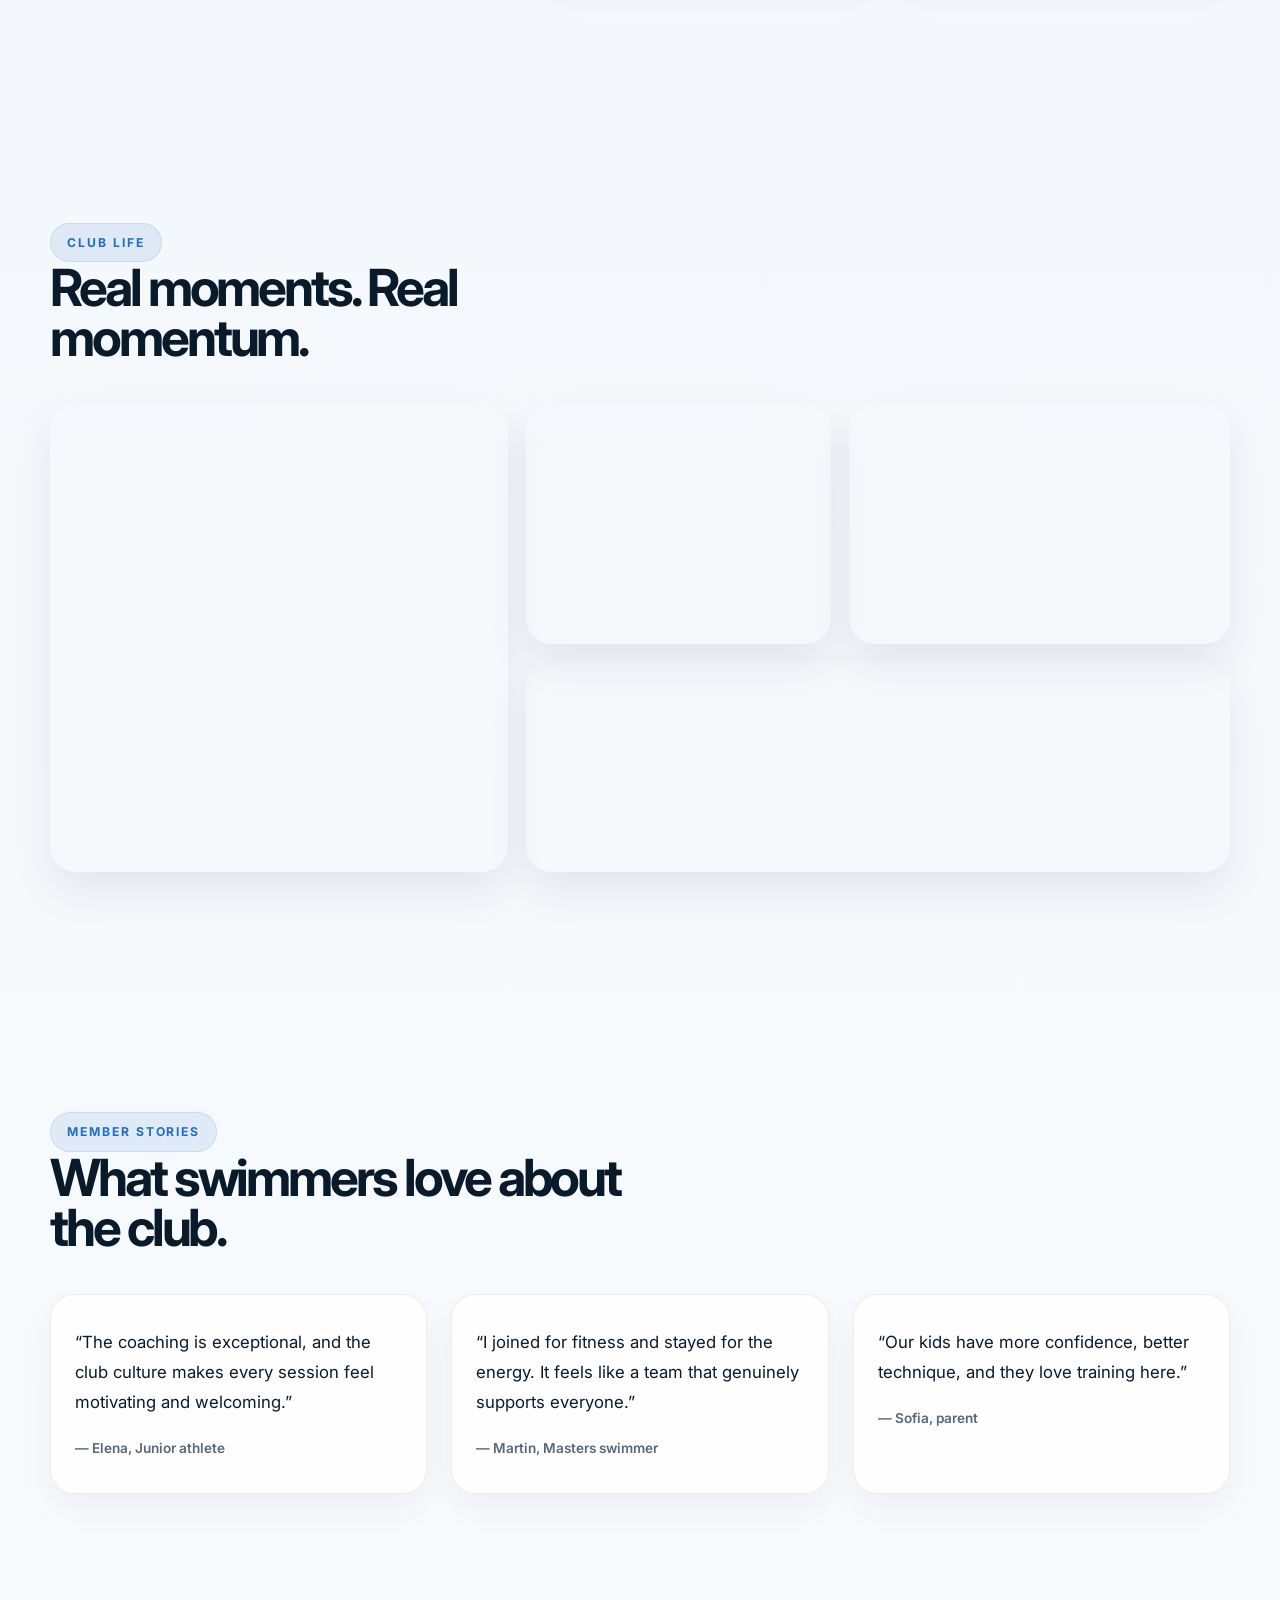
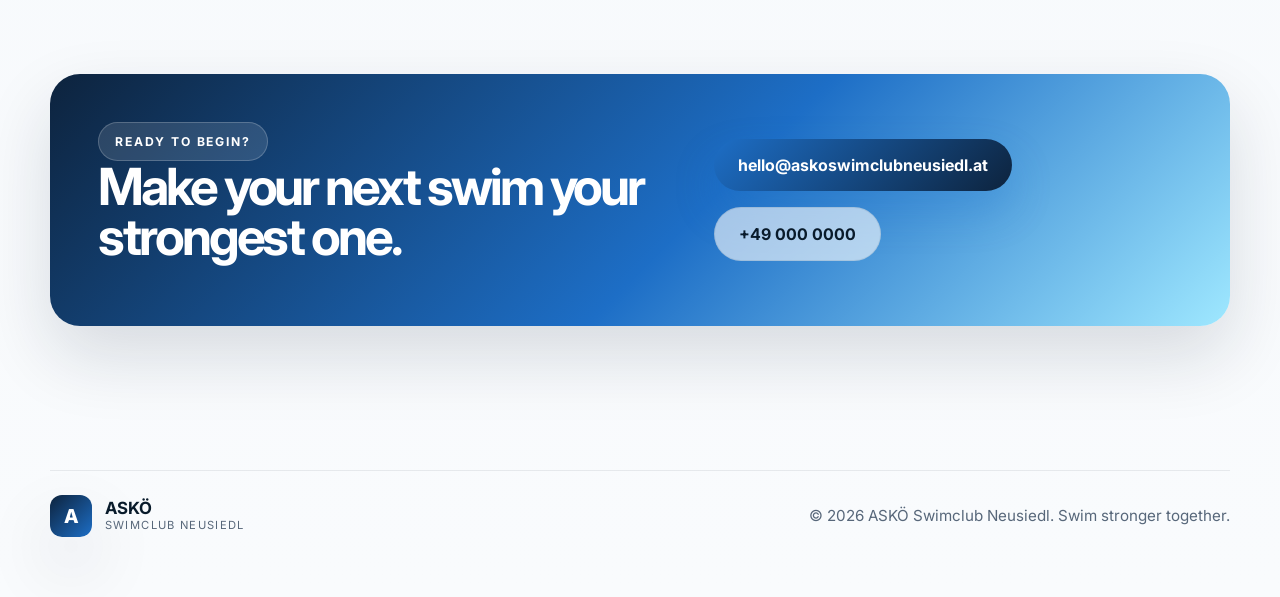
==== commit fb1aa993: "yesa" ====
--- a/index.html
+++ b/index.html
@@ -3,10 +3,10 @@
   <head>
     <meta charset="UTF-8" />
     <meta name="viewport" content="width=device-width, initial-scale=1.0" />
-    <title>Marc Schwimmklub | Swim with Purpose</title>
+    <title>ASKÖ Swimclub Neusiedl | Swim with Purpose</title>
     <meta
       name="description"
-      content="Modern swim club website for Marc Schwimmklub with training squads, lessons, schedules, and community events."
+      content="Modern swim club website for ASKÖ Swimclub Neusiedl with training squads, lessons, schedules, and community events."
     />
     <link rel="preconnect" href="https://fonts.googleapis.com" />
     <link rel="preconnect" href="https://fonts.gstatic.com" crossorigin />
@@ -20,11 +20,11 @@
     <div class="page-shell">
       <header class="site-header">
         <div class="container nav-wrap">
-          <a href="#top" class="brand" aria-label="Marc Schwimmklub home">
-            <span class="brand-mark">M</span>
+          <a href="#top" class="brand" aria-label="ASKÖ Swimclub Neusiedl home">
+            <span class="brand-mark">A</span>
             <span class="brand-text">
-              <strong>Marc</strong>
-              <small>Schwimmklub</small>
+              <strong>ASKÖ</strong>
+              <small>Swimclub Neusiedl</small>
             </span>
           </a>
 
@@ -54,7 +54,7 @@
               <div class="eyebrow">Built for speed. Built for community.</div>
               <h1>Swim with purpose. Grow beyond limits.</h1>
               <p>
-                Marc Schwimmklub brings together competitive swimmers, rising talents,
+                ASKÖ Swimclub Neusiedl brings together competitive swimmers, rising talents,
                 and active adults in a club culture built on energy, discipline, and
                 belonging.
               </p>
@@ -300,7 +300,7 @@
               <h2>Make your next swim your strongest one.</h2>
             </div>
             <div class="cta-actions">
-              <a href="mailto:hello@marcschwimmklub.com" class="button button-primary">hello@marcschwimmklub.com</a>
+              <a href="mailto:hello@askoswimclubneusiedl.at" class="button button-primary">hello@askoswimclubneusiedl.at</a>
               <a href="tel:+4900000000" class="button button-secondary">+49 000 0000</a>
             </div>
           </div>
@@ -311,14 +311,14 @@
         <div class="container footer-wrap">
           <div>
             <a href="#top" class="brand footer-brand">
-              <span class="brand-mark">M</span>
+              <span class="brand-mark">A</span>
               <span class="brand-text">
-                <strong>Marc</strong>
-                <small>Schwimmklub</small>
+                <strong>ASKÖ</strong>
+                <small>Swimclub Neusiedl</small>
               </span>
             </a>
           </div>
-          <p>© <span id="year"></span> Marc Schwimmklub. Swim stronger together.</p>
+          <p>© <span id="year"></span> ASKÖ Swimclub Neusiedl. Swim stronger together.</p>
         </div>
       </footer>
     </div>
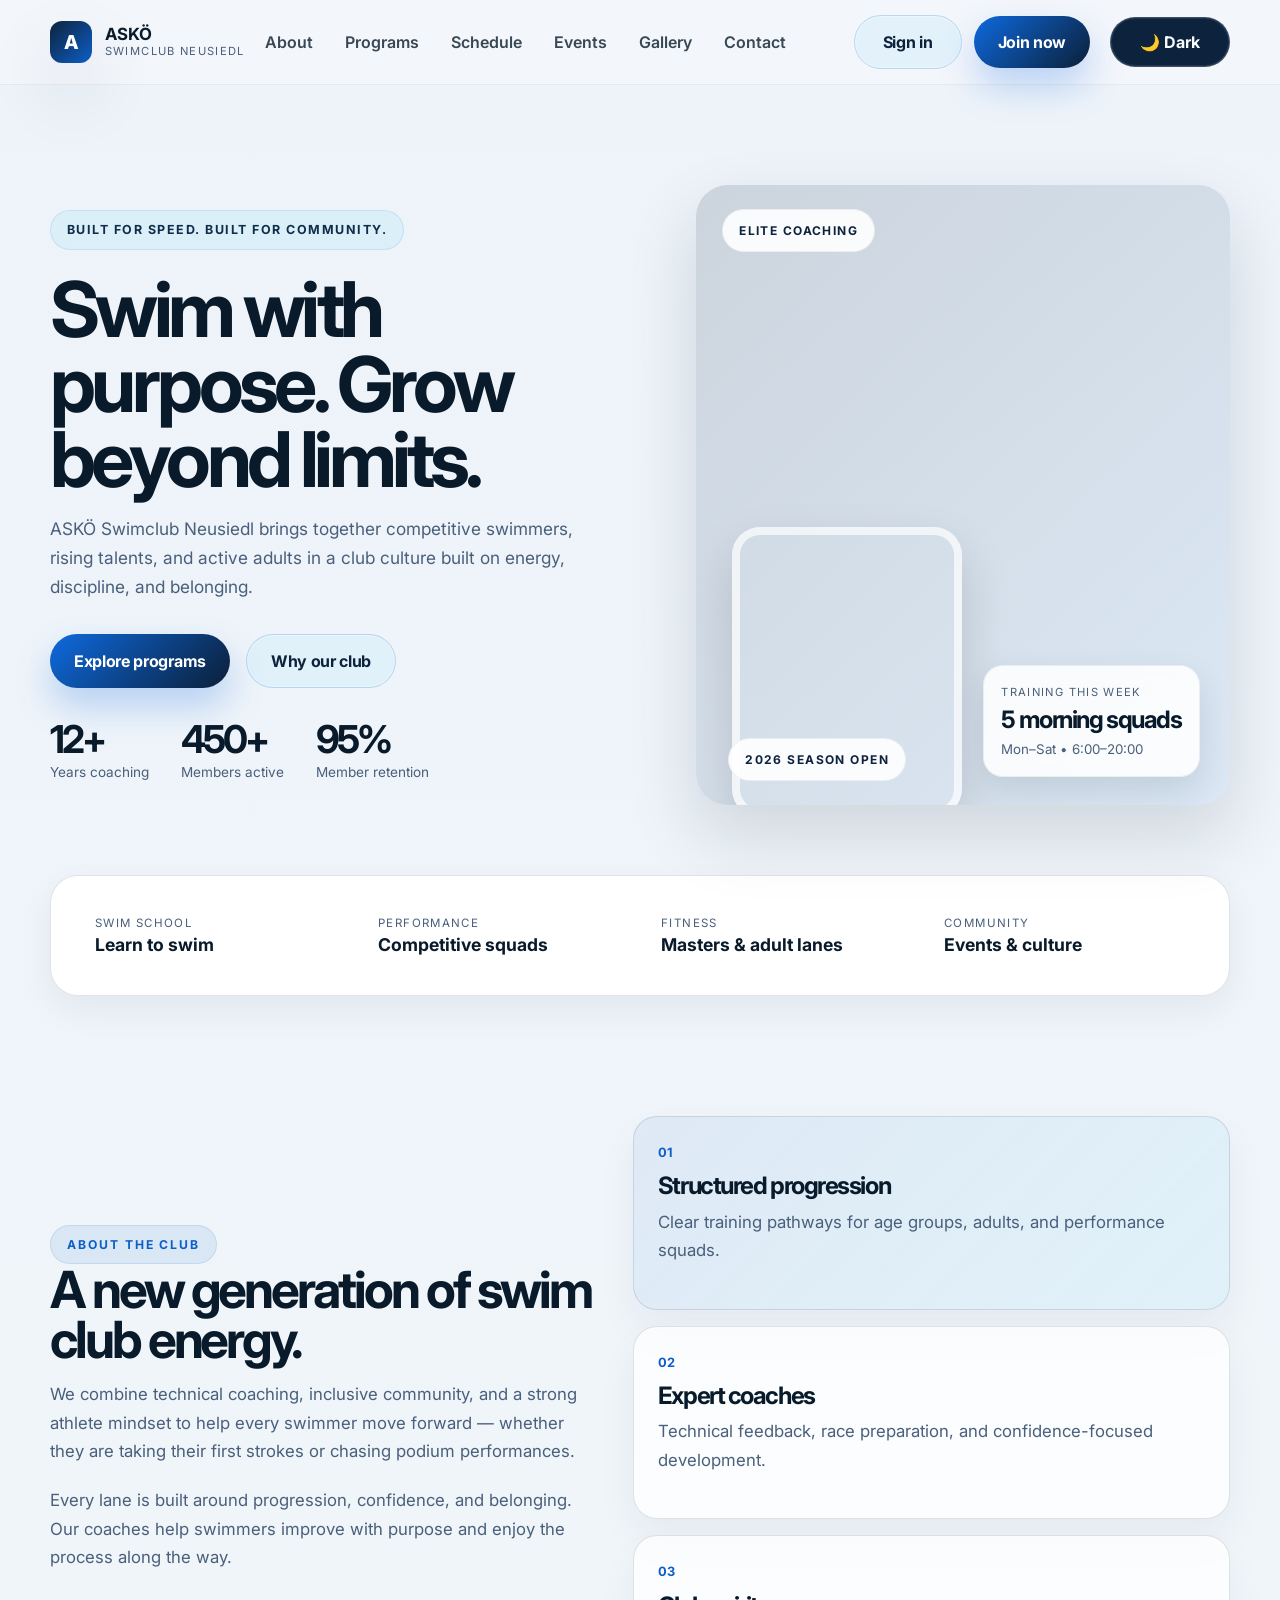
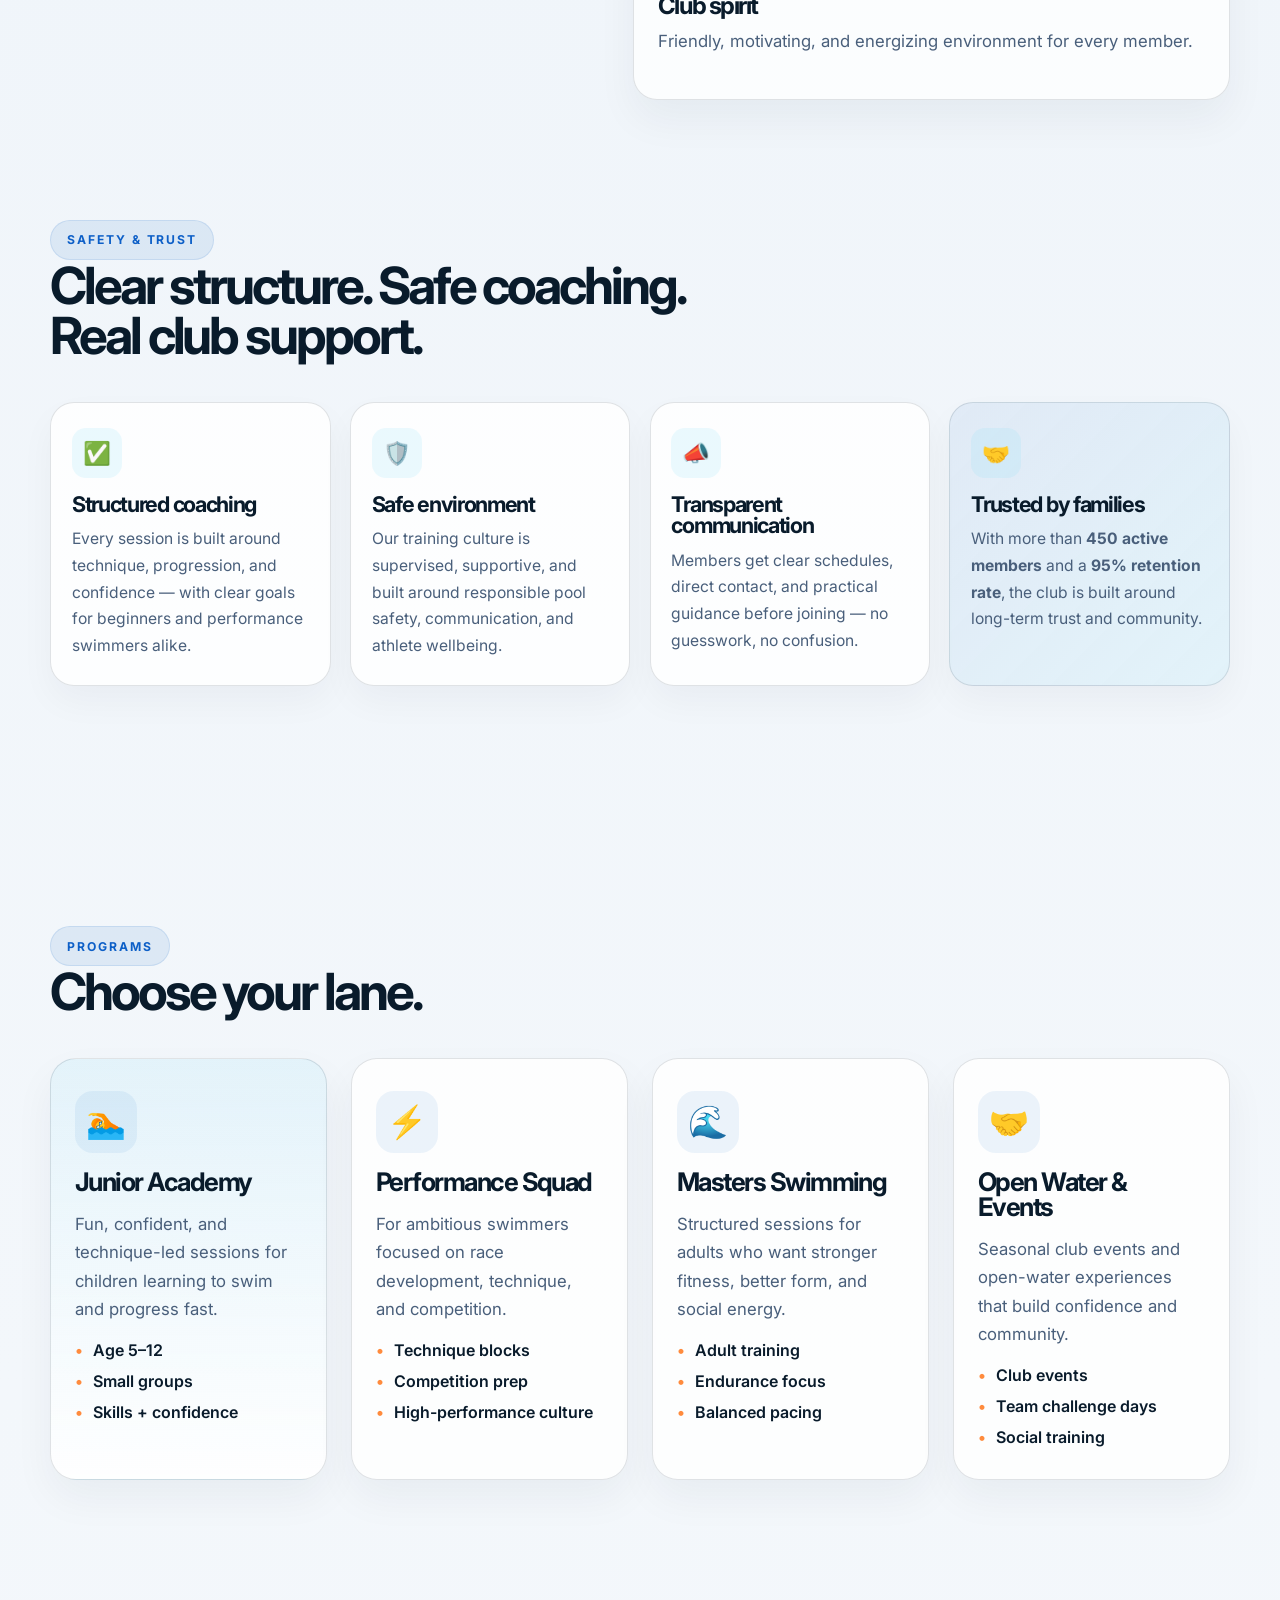
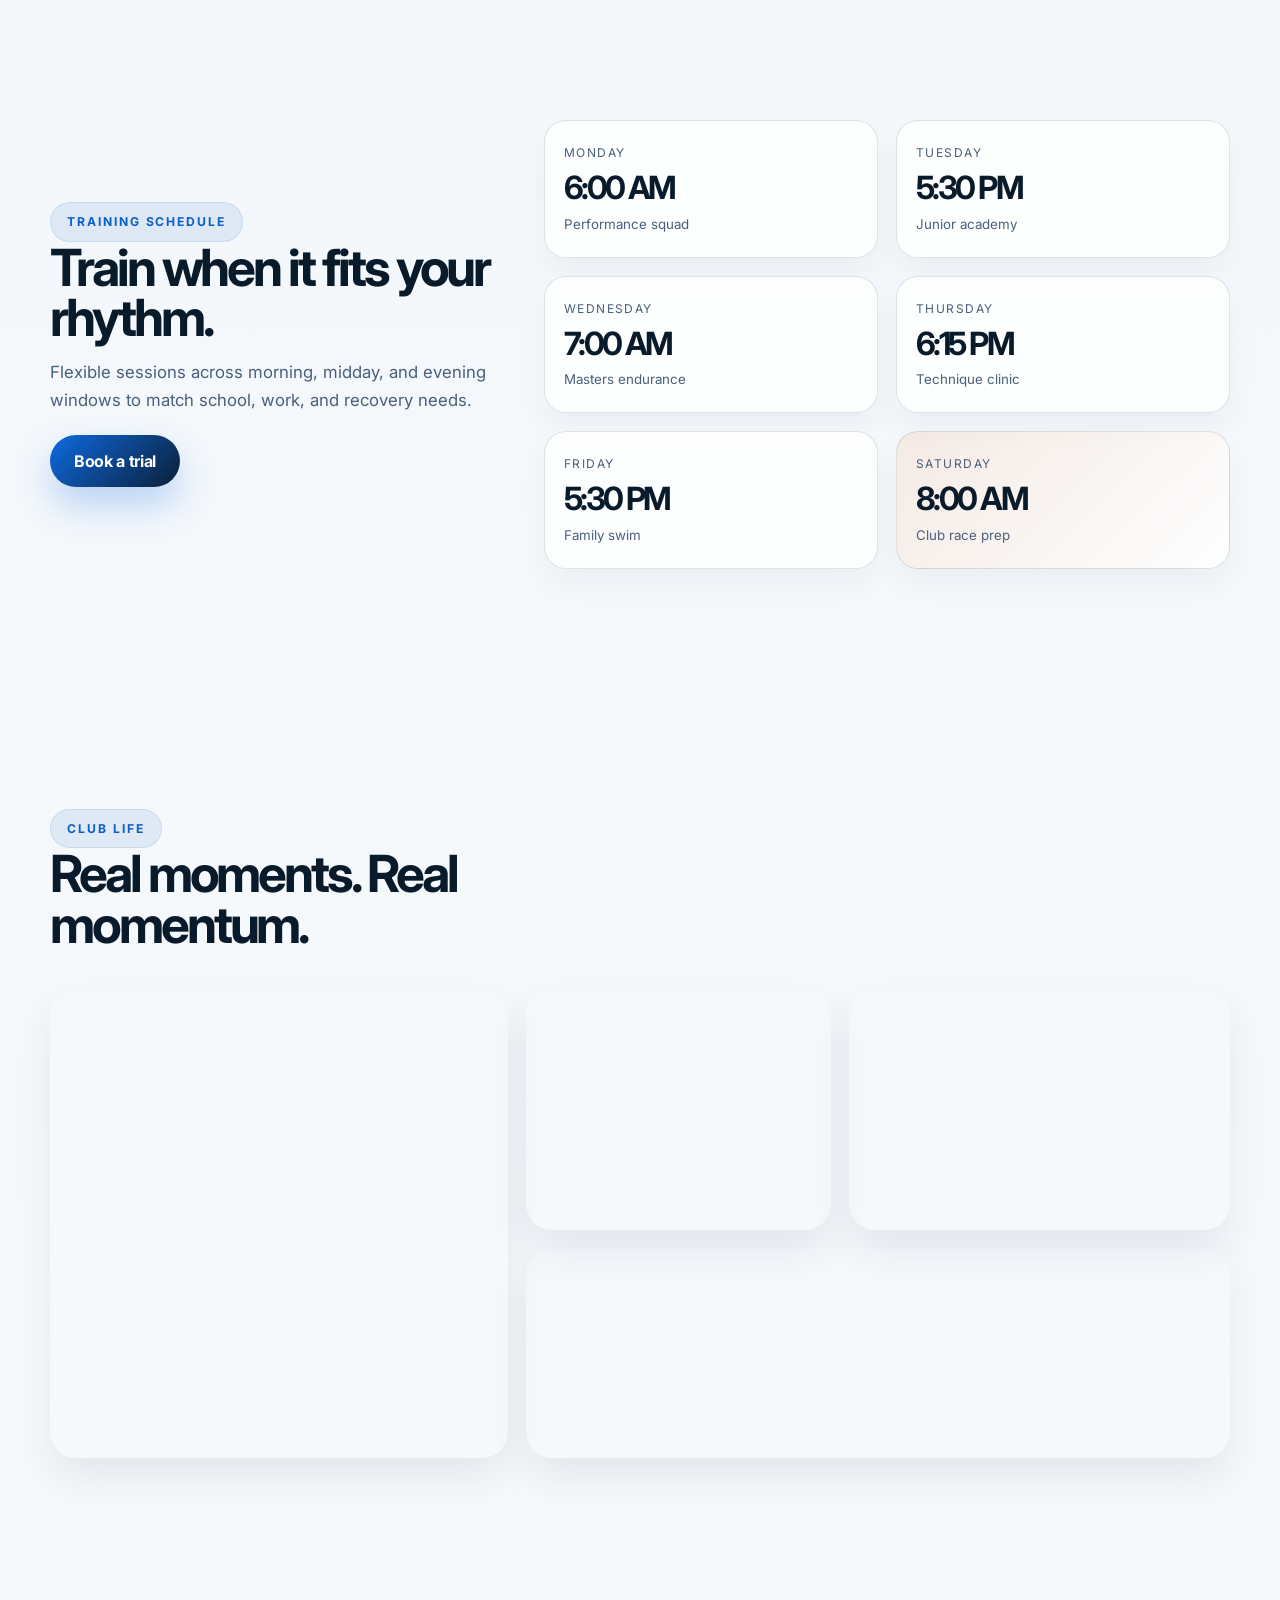
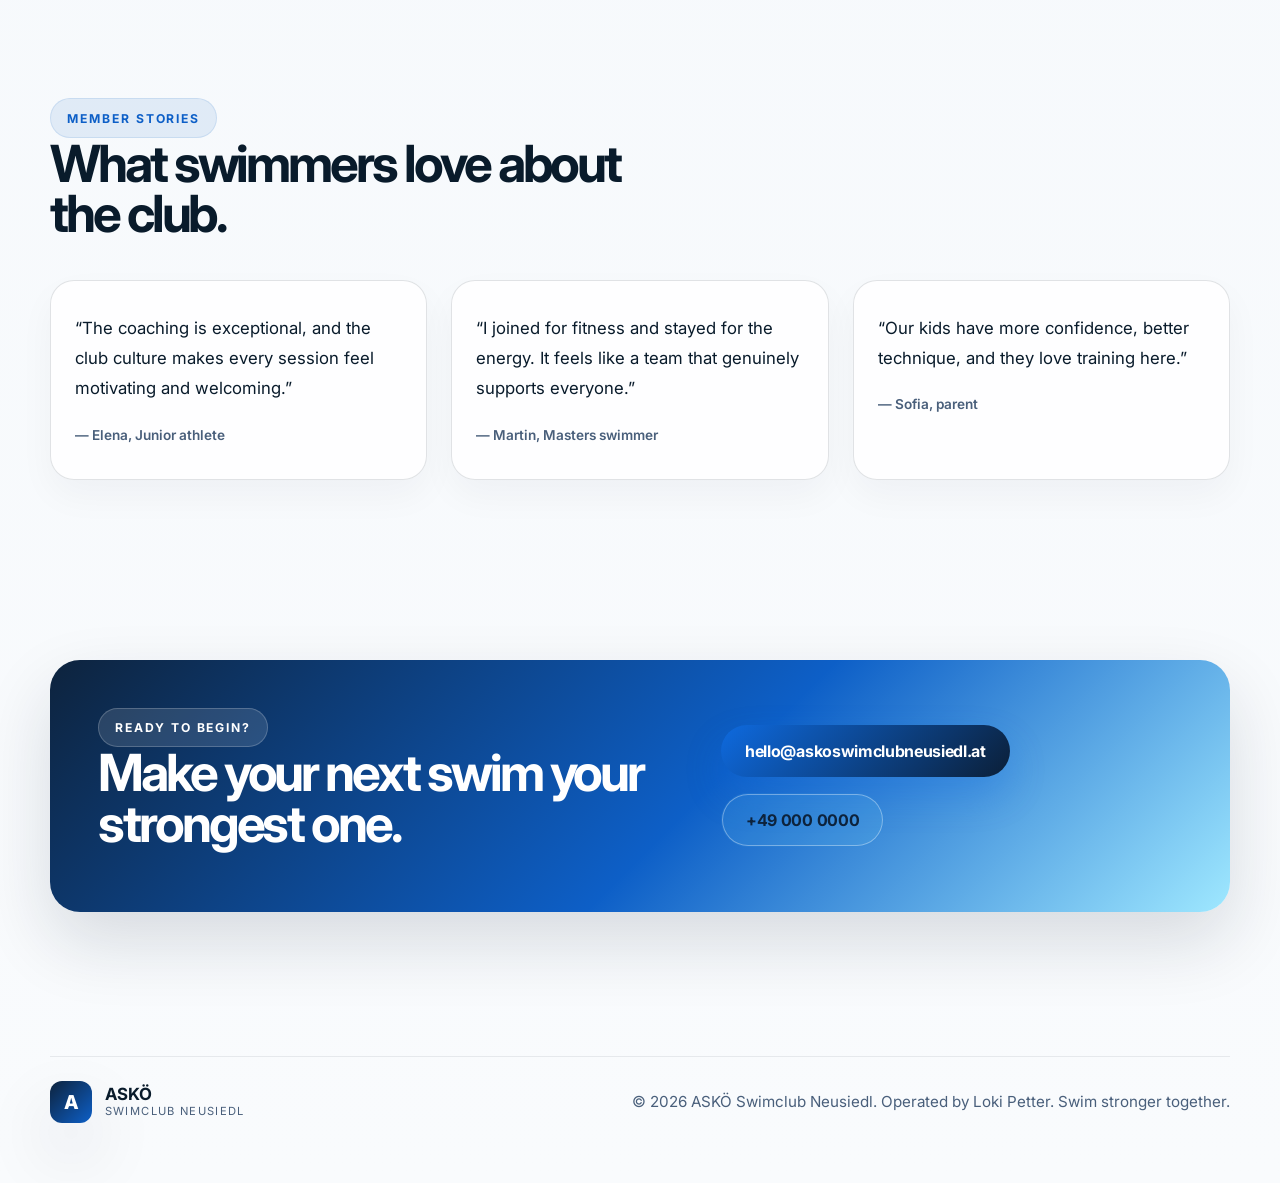
==== commit 2f82291c: "some changes" ====
--- a/index.html
+++ b/index.html
@@ -37,7 +37,10 @@
             <a href="pages/contact.html">Contact</a>
           </nav>
 
-          <a href="pages/contact.html" class="button button-primary nav-cta">Join now</a>
+          <div class="nav-actions">
+            <a href="pages/contact.html" class="button button-secondary nav-signin">Sign in</a>
+            <a href="pages/contact.html" class="button button-primary nav-cta">Join now</a>
+          </div>
           <button class="theme-toggle" type="button" aria-label="Switch to dark mode">🌙 Dark</button>
           <button class="menu-toggle" aria-label="Toggle menu" aria-expanded="false">
             <span></span>
@@ -151,6 +154,41 @@
           </div>
         </section>
 
+        <section class="section trust-section">
+          <div class="container">
+            <div class="section-heading trust-heading">
+              <span class="section-label">Safety & trust</span>
+              <h2>Clear structure. Safe coaching. Real club support.</h2>
+            </div>
+
+            <div class="trust-grid">
+              <article class="trust-card">
+                <div class="trust-icon">✅</div>
+                <h3>Structured coaching</h3>
+                <p>Every session is built around technique, progression, and confidence — with clear goals for beginners and performance swimmers alike.</p>
+              </article>
+
+              <article class="trust-card">
+                <div class="trust-icon">🛡️</div>
+                <h3>Safe environment</h3>
+                <p>Our training culture is supervised, supportive, and built around responsible pool safety, communication, and athlete wellbeing.</p>
+              </article>
+
+              <article class="trust-card">
+                <div class="trust-icon">📣</div>
+                <h3>Transparent communication</h3>
+                <p>Members get clear schedules, direct contact, and practical guidance before joining — no guesswork, no confusion.</p>
+              </article>
+
+              <article class="trust-card highlight-card">
+                <div class="trust-icon">🤝</div>
+                <h3>Trusted by families</h3>
+                <p>With more than <strong>450 active members</strong> and a <strong>95% retention rate</strong>, the club is built around long-term trust and community.</p>
+              </article>
+            </div>
+          </div>
+        </section>
+
         <section id="programs" class="section programs">
           <div class="container">
             <div class="section-heading">
@@ -318,7 +356,7 @@
               </span>
             </a>
           </div>
-          <p>© <span id="year"></span> ASKÖ Swimclub Neusiedl. Swim stronger together.</p>
+          <p>© <span id="year"></span> ASKÖ Swimclub Neusiedl. Operated by Loki Petter. Swim stronger together.</p>
         </div>
       </footer>
     </div>
--- a/assets/css/styles.css
+++ b/assets/css/styles.css
@@ -2,19 +2,21 @@
   --bg: #f5f7fb;
   --panel: #ffffff;
   --ink: #091b2b;
-  --muted: #57677a;
+  --muted: #495f7b;
   --navy: #0d233d;
   --navy-2: #102d4a;
-  --blue: #1d6ec6;
+  --blue: #0d5fc7;
   --cyan: #79d9f8;
   --aqua: #9fe8ff;
   --orange: #ff8b3d;
   --coral: #ff6b57;
-  --line: rgba(9, 27, 43, 0.08);
+  --line: rgba(9, 27, 43, 0.12);
   --shadow: 0 30px 70px rgba(11, 31, 51, 0.14);
-  --button-soft: rgba(255, 255, 255, 0.6);
-  --card-soft: rgba(255, 255, 255, 0.78);
+  --button-soft: rgba(255, 255, 255, 0.82);
+  --card-soft: rgba(255, 255, 255, 0.82);
   --hero-glow: rgba(29, 110, 198, 0.12);
+  --toggle-bg: #0d233d;
+  --toggle-fg: #f8fbff;
 }
 
 body.dark-mode {
@@ -29,11 +31,13 @@
   --aqua: #5ec9ff;
   --orange: #ff9f67;
   --coral: #ff7b69;
-  --line: rgba(186, 214, 237, 0.12);
+  --line: rgba(186, 214, 237, 0.16);
   --shadow: 0 30px 70px rgba(0, 0, 0, 0.42);
-  --button-soft: rgba(15, 34, 45, 0.9);
+  --button-soft: rgba(18, 34, 47, 0.96);
   --card-soft: rgba(13, 31, 45, 0.9);
   --hero-glow: rgba(121, 217, 248, 0.12);
+  --toggle-bg: #edf7ff;
+  --toggle-fg: #081722;
 }
 
 * {
@@ -220,7 +224,8 @@
   border-radius: 999px;
   padding: 1rem 1.5rem;
   font-weight: 700;
-  transition: transform 0.2s ease, box-shadow 0.2s ease;
+  transition: transform 0.2s ease, box-shadow 0.2s ease, background 0.2s ease;
+  letter-spacing: -0.02em;
 }
 
 .button:hover {
@@ -229,13 +234,24 @@
 
 .button-primary {
   color: white;
-  background: linear-gradient(135deg, var(--blue) 0%, var(--navy) 100%);
-  box-shadow: 0 20px 40px rgba(29, 110, 198, 0.25);
+  background: linear-gradient(135deg, #0e6adf 0%, #0b1f38 100%);
+  box-shadow: 0 18px 36px rgba(14, 106, 223, 0.26);
+}
+
+.button-primary:hover {
+  box-shadow: 0 22px 42px rgba(14, 106, 223, 0.34);
 }
 
 .button-secondary {
-  background: var(--button-soft);
-  border: 1px solid var(--line);
+  background: rgba(121, 217, 248, 0.12);
+  border: 1px solid rgba(13, 95, 199, 0.2);
+  color: var(--navy);
+  box-shadow: inset 0 0 0 1px rgba(255,255,255,0.35);
+}
+
+body.dark-mode .button-secondary {
+  background: rgba(121, 217, 248, 0.1);
+  border-color: rgba(134, 204, 255, 0.18);
   color: var(--ink);
 }
 
@@ -247,16 +263,35 @@
   min-width: 120px;
   padding: 0.85rem 1.2rem;
   border-radius: 999px;
-  border: 1px solid var(--line);
-  background: var(--button-soft);
-  color: var(--ink);
+  border: 1px solid rgba(255,255,255,0.2);
+  background: var(--toggle-bg);
+  color: var(--toggle-fg);
   font-weight: 700;
   cursor: pointer;
-  transition: transform 0.2s ease, border-color 0.2s ease;
+  transition: transform 0.2s ease, border-color 0.2s ease, background 0.2s ease;
+  box-shadow: inset 0 0 0 1px rgba(255,255,255,0.08);
 }
 
 .theme-toggle:hover {
   transform: translateY(-1px);
+}
+
+.nav-actions {
+  display: flex;
+  align-items: center;
+  gap: 0.75rem;
+  margin-left: auto;
+}
+
+.nav-signin {
+  min-width: 108px;
+  background: rgba(121, 217, 248, 0.14);
+  border: 1px solid rgba(13, 95, 199, 0.18);
+  color: var(--navy);
+}
+
+body.dark-mode .nav-signin {
+  color: var(--ink);
 }
 
 .menu-toggle {
@@ -495,6 +530,53 @@
   font-size: 1.5rem;
 }
 
+.trust-section {
+  padding-top: 0;
+}
+
+.trust-heading {
+  max-width: 760px;
+}
+
+.trust-grid {
+  display: grid;
+  grid-template-columns: repeat(4, minmax(0, 1fr));
+  gap: 1.2rem;
+}
+
+.trust-card {
+  background: var(--card-soft);
+  border: 1px solid var(--line);
+  border-radius: 24px;
+  padding: 1.6rem 1.3rem;
+  box-shadow: 0 16px 35px rgba(11, 31, 51, 0.04);
+}
+
+.trust-card.highlight-card {
+  background: linear-gradient(135deg, rgba(29, 110, 198, 0.08) 0%, rgba(121, 217, 248, 0.12) 100%);
+}
+
+.trust-icon {
+  width: 50px;
+  height: 50px;
+  display: grid;
+  place-items: center;
+  border-radius: 14px;
+  background: rgba(121, 217, 248, 0.14);
+  font-size: 1.4rem;
+  margin-bottom: 1rem;
+}
+
+.trust-card h3 {
+  margin-bottom: 0.7rem;
+  font-size: 1.35rem;
+}
+
+.trust-card p {
+  margin: 0;
+  font-size: 0.98rem;
+}
+
 .section-heading {
   margin-bottom: 2.6rem;
 }
@@ -709,6 +791,17 @@
 }
 
 @media (max-width: 960px) {
+  .nav-wrap {
+    flex-wrap: wrap;
+    padding: 0.75rem 0;
+    gap: 0.75rem;
+  }
+
+  .nav-actions {
+    margin-left: 0;
+    order: 2;
+  }
+
   .hero-grid,
   .about-grid,
   .schedule-wrap,
@@ -733,7 +826,7 @@
     right: 16px;
     flex-direction: column;
     align-items: flex-start;
-    background: rgba(255,255,255,0.96);
+    background: rgba(255,255,255,0.98);
     border: 1px solid var(--line);
     border-radius: 16px;
     padding: 1rem 1.2rem;
@@ -744,6 +837,10 @@
     transition: opacity 0.2s ease, transform 0.2s ease;
   }
 
+  body.dark-mode .main-nav {
+    background: rgba(9, 23, 34, 0.98);
+  }
+
   .main-nav.open {
     opacity: 1;
     pointer-events: auto;
@@ -754,8 +851,9 @@
     display: block;
   }
 
-  .nav-cta {
-    display: none;
+  .nav-cta,
+  .nav-signin {
+    min-width: 0;
   }
 
   .hero-visual {
@@ -780,6 +878,26 @@
 @media (max-width: 640px) {
   .section {
     padding: 90px 0;
+  }
+
+  .nav-wrap {
+    justify-content: space-between;
+  }
+
+  .nav-actions {
+    width: 100%;
+    justify-content: space-between;
+    order: 3;
+  }
+
+  .nav-actions .button {
+    flex: 1;
+    min-width: 0;
+  }
+
+  .theme-toggle {
+    min-width: 92px;
+    padding: 0.7rem 0.9rem;
   }
 
   .features-wrap,
@@ -1108,6 +1226,45 @@
   font-size: 0.7rem;
 }
 
+.legal-section {
+  padding-top: 0;
+}
+
+.legal-heading {
+  max-width: 760px;
+}
+
+.legal-grid {
+  display: grid;
+  grid-template-columns: repeat(2, minmax(0, 1fr));
+  gap: 1.5rem;
+}
+
+.legal-card {
+  background: rgba(255, 255, 255, 0.8);
+  border: 1px solid var(--line);
+  border-radius: 26px;
+  padding: 2rem;
+  box-shadow: 0 18px 38px rgba(11, 31, 51, 0.04);
+}
+
+.legal-card h3 {
+  margin-bottom: 1rem;
+}
+
+.legal-card p,
+.legal-card li {
+  color: var(--muted);
+  font-size: 0.98rem;
+}
+
+.legal-list {
+  margin: 1rem 0 1rem 1.1rem;
+  padding: 0;
+  display: grid;
+  gap: 0.5rem;
+}
+
 @media (max-width: 960px) {
   .content-grid,
   .info-columns,
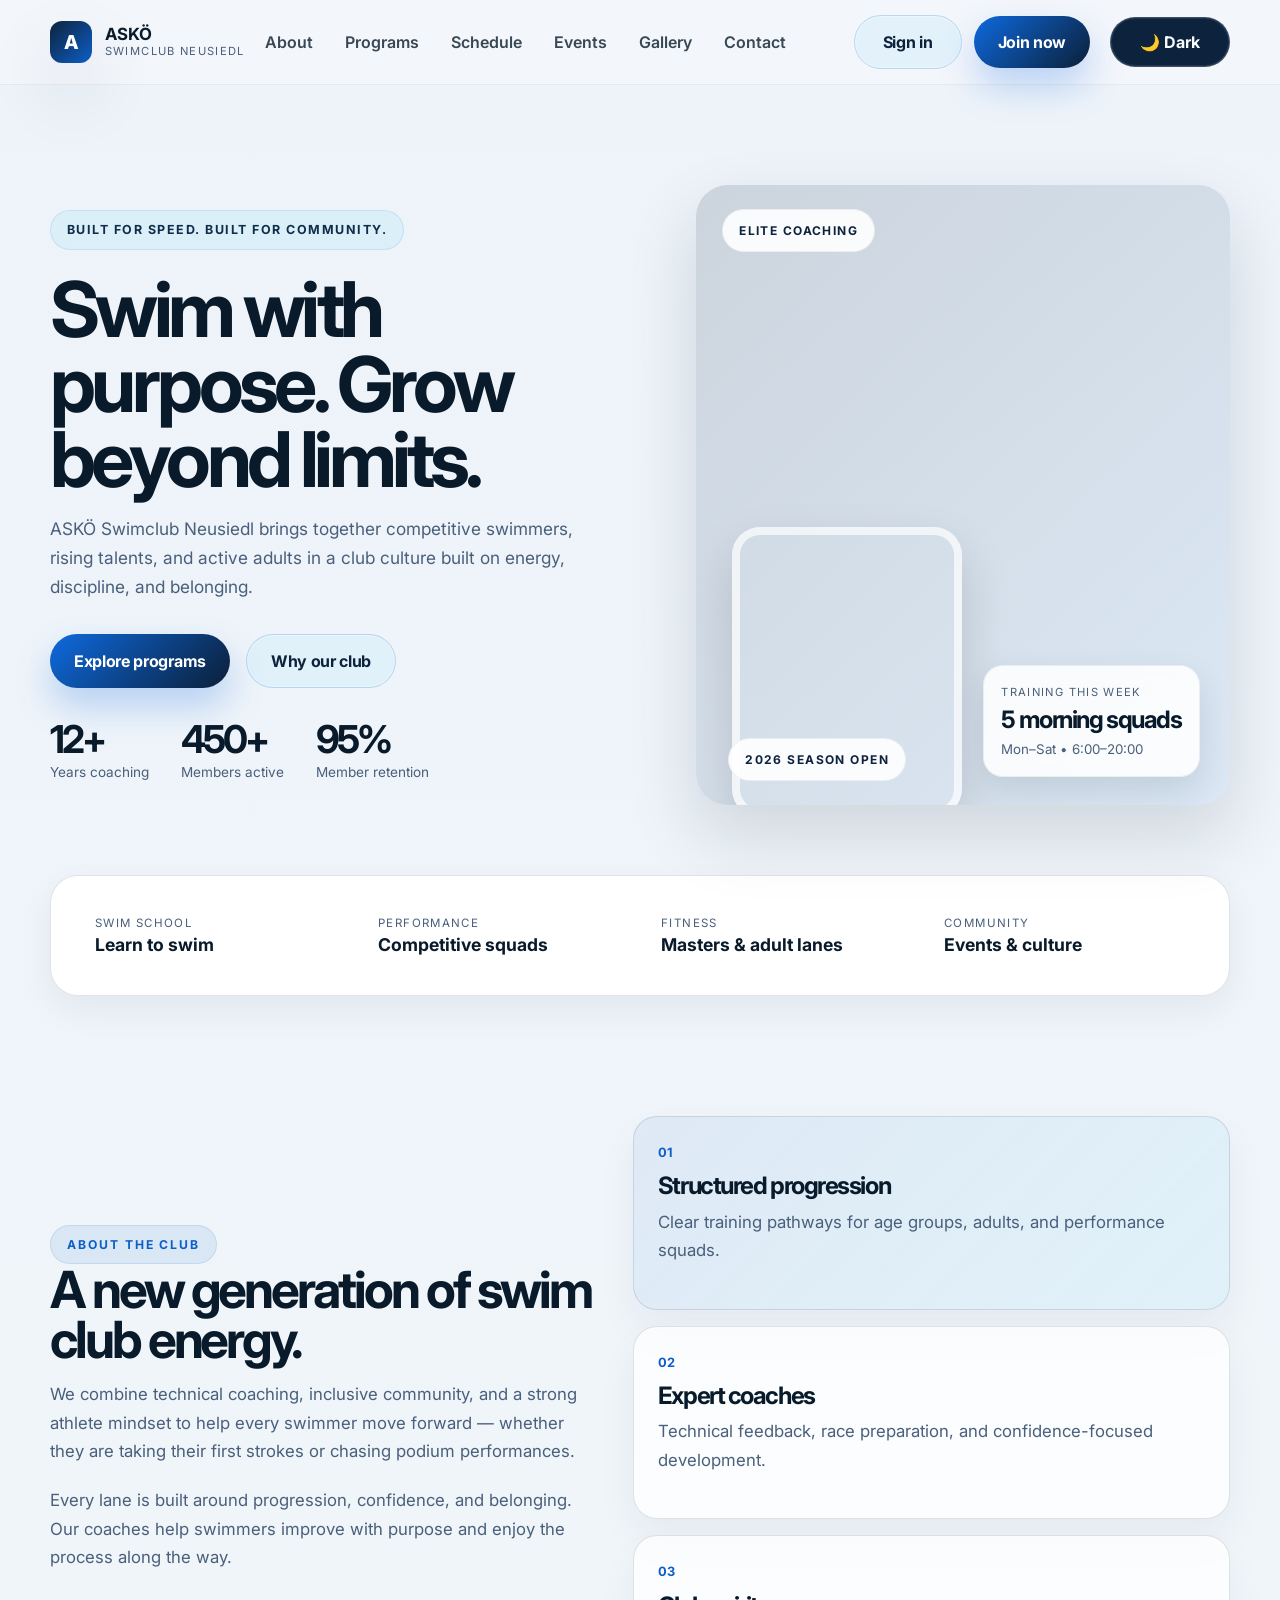
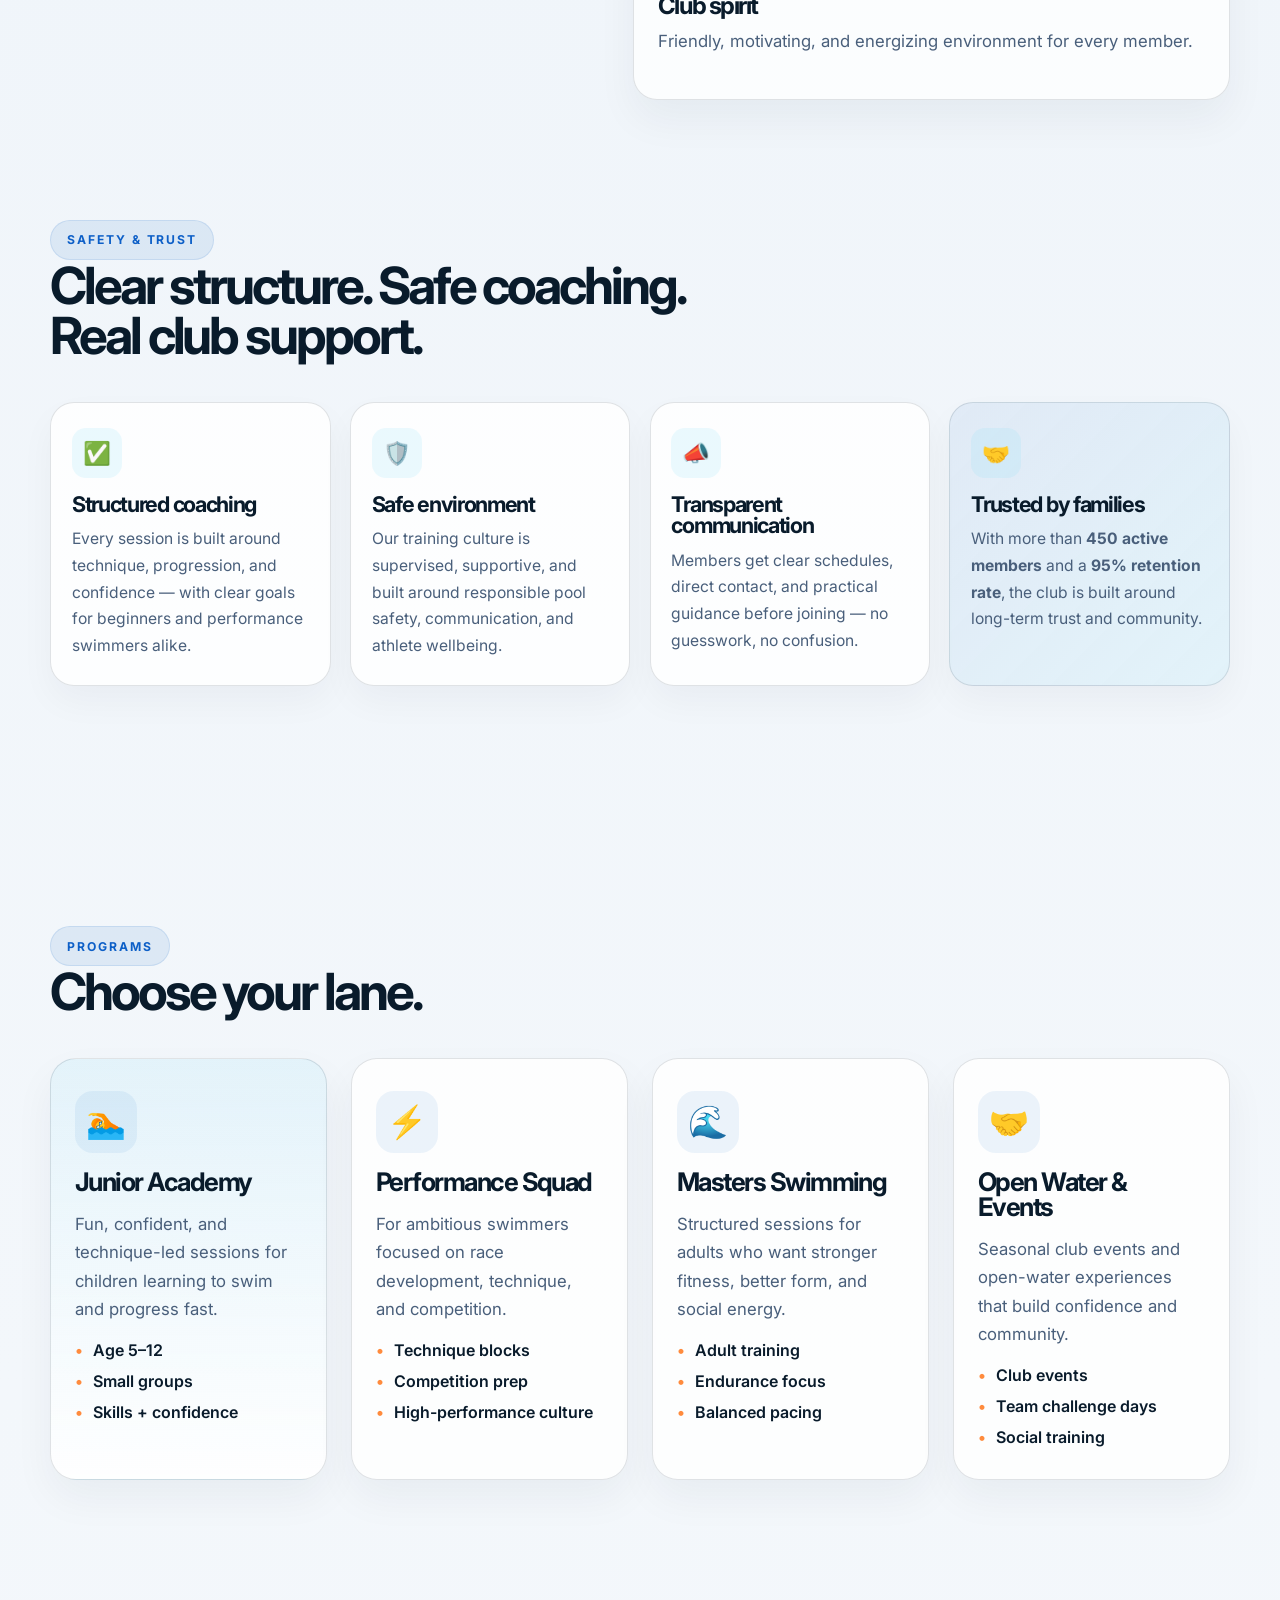
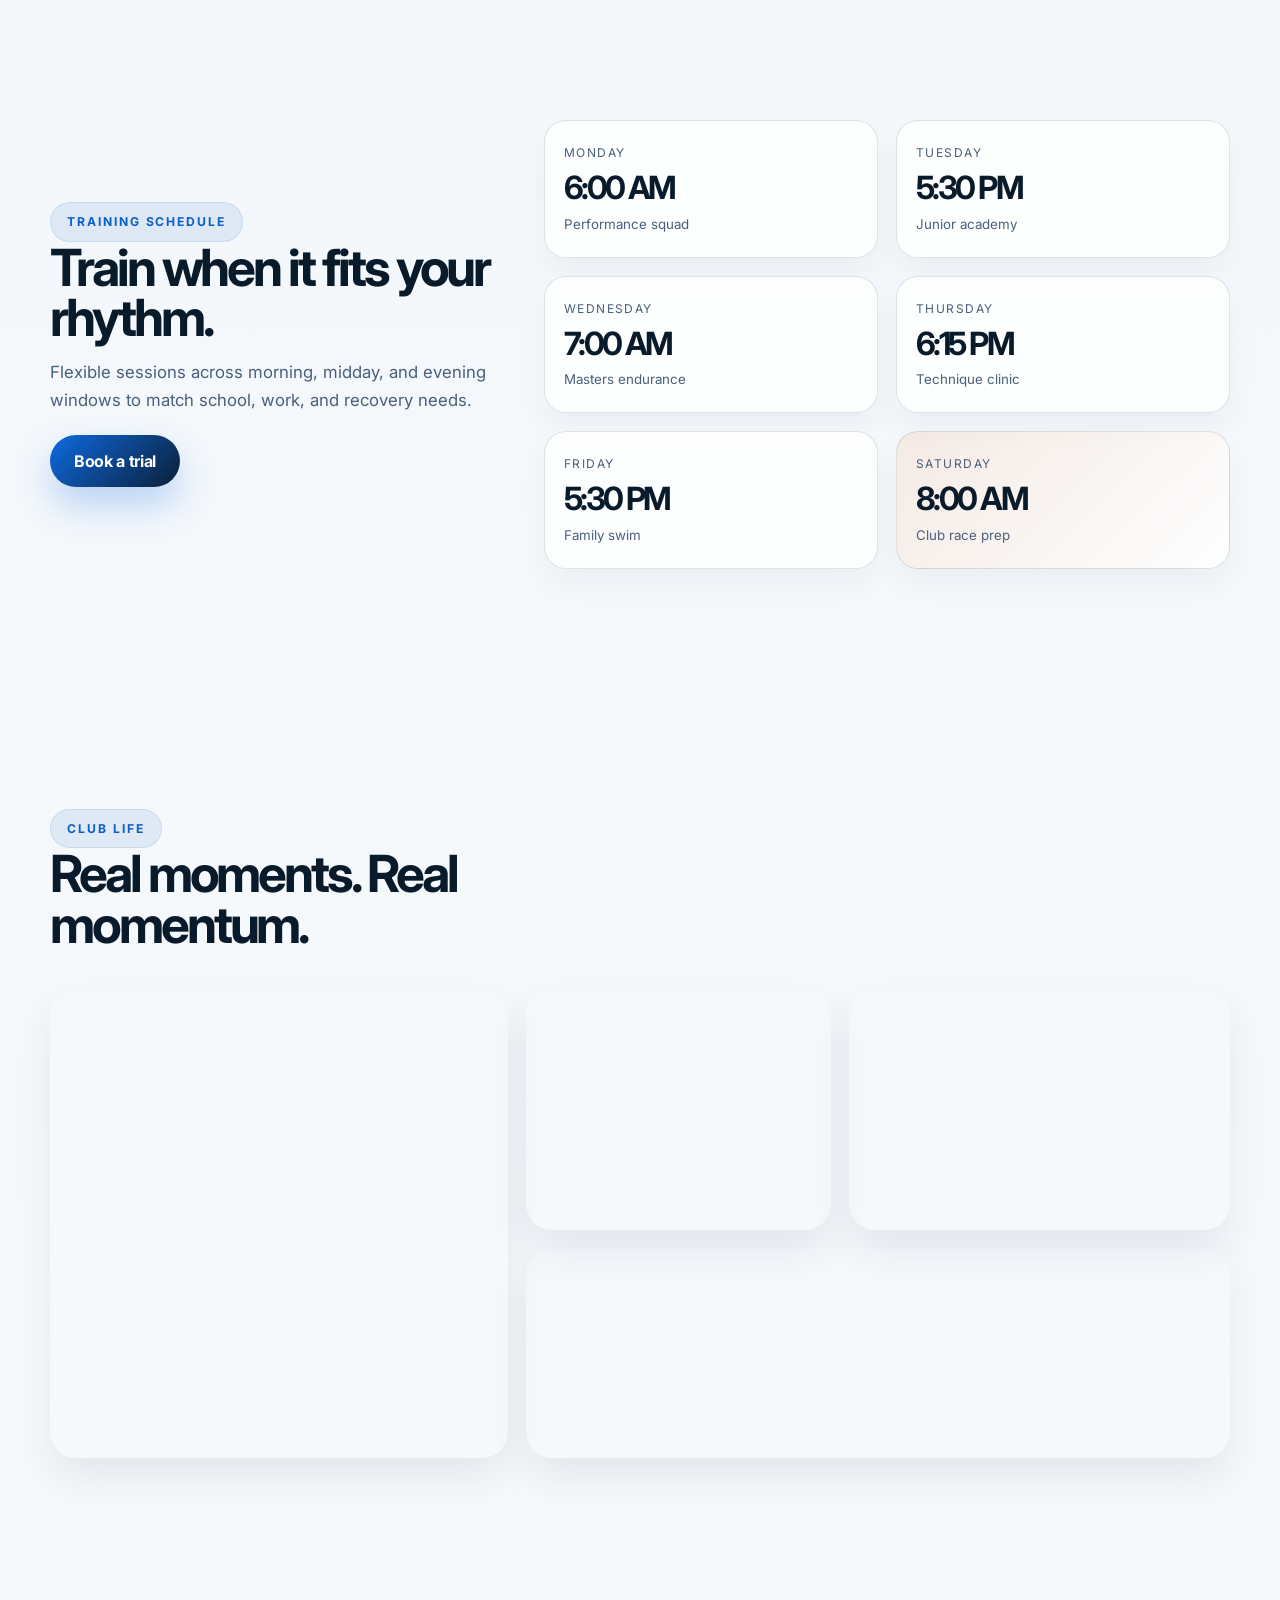
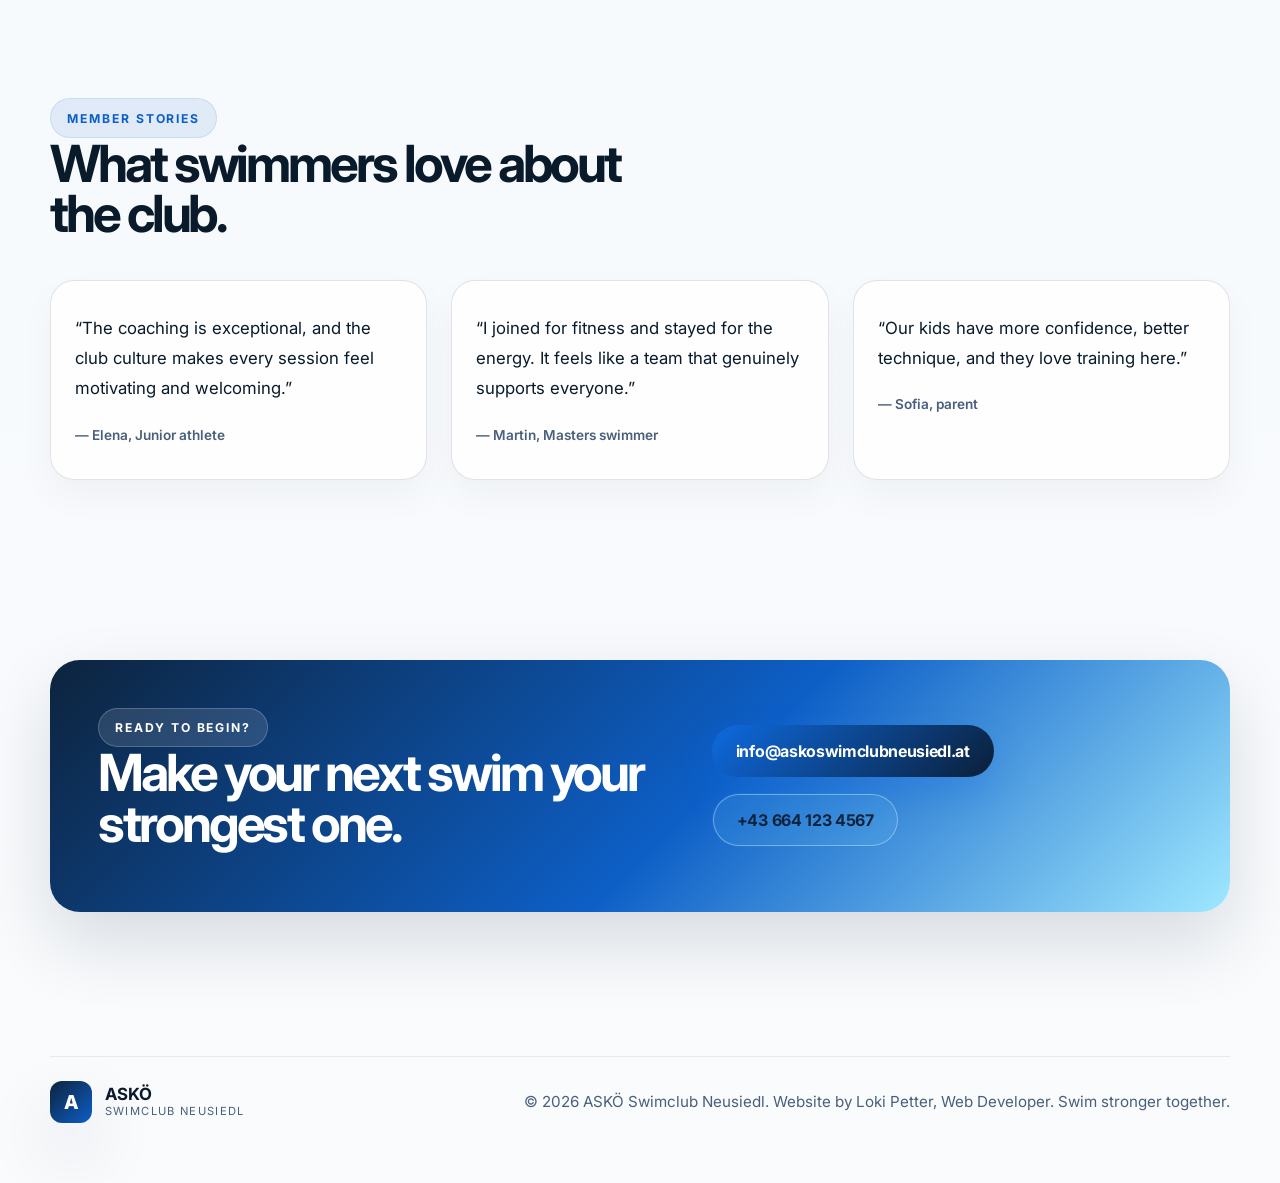
==== commit eaff1f9b: "new update, tried to fix some bugs" ====
--- a/index.html
+++ b/index.html
@@ -338,8 +338,8 @@
               <h2>Make your next swim your strongest one.</h2>
             </div>
             <div class="cta-actions">
-              <a href="mailto:hello@askoswimclubneusiedl.at" class="button button-primary">hello@askoswimclubneusiedl.at</a>
-              <a href="tel:+4900000000" class="button button-secondary">+49 000 0000</a>
+              <a href="mailto:info@askoswimclubneusiedl.at" class="button button-primary">info@askoswimclubneusiedl.at</a>
+              <a href="tel:+436641234567" class="button button-secondary">+43 664 123 4567</a>
             </div>
           </div>
         </section>
@@ -356,7 +356,7 @@
               </span>
             </a>
           </div>
-          <p>© <span id="year"></span> ASKÖ Swimclub Neusiedl. Operated by Loki Petter. Swim stronger together.</p>
+          <p>© <span id="year"></span> ASKÖ Swimclub Neusiedl. Website by Loki Petter, Web Developer. Swim stronger together.</p>
         </div>
       </footer>
     </div>
--- a/assets/css/styles.css
+++ b/assets/css/styles.css
@@ -60,6 +60,98 @@
   background: linear-gradient(180deg, #081722 0%, #0e1c2a 100%);
 }
 
+body.dark-mode .feature-panel,
+body.dark-mode .mini-card,
+body.dark-mode .trust-card,
+body.dark-mode .program-card,
+body.dark-mode .day-block,
+body.dark-mode blockquote,
+body.dark-mode .info-box,
+body.dark-mode .inspiration-card,
+body.dark-mode .contact-card,
+body.dark-mode .legal-card,
+body.dark-mode .event-card,
+body.dark-mode .schedule-table-wrap,
+body.dark-mode .features-wrap,
+body.dark-mode .info-panel,
+body.dark-mode .badge,
+body.dark-mode .main-nav,
+body.dark-mode .contact-form input,
+body.dark-mode .contact-form select,
+body.dark-mode .contact-form textarea {
+  background: rgba(13, 31, 45, 0.9);
+  border-color: var(--line);
+  color: var(--ink);
+}
+
+body.dark-mode .info-panel,
+body.dark-mode .badge,
+body.dark-mode .features-wrap,
+body.dark-mode .mini-card,
+body.dark-mode .inspiration-card,
+body.dark-mode .contact-card,
+body.dark-mode .legal-card,
+body.dark-mode .event-card,
+body.dark-mode .schedule-table-wrap,
+body.dark-mode .program-card,
+body.dark-mode .trust-card,
+body.dark-mode .day-block,
+body.dark-mode blockquote,
+body.dark-mode .info-box,
+body.dark-mode .feature-panel {
+  box-shadow: 0 18px 40px rgba(0, 0, 0, 0.22);
+}
+
+body.dark-mode .feature-list li,
+body.dark-mode .contact-info,
+body.dark-mode .legal-list,
+body.dark-mode .info-panel small,
+body.dark-mode .panel-label,
+body.dark-mode .trust-card p,
+body.dark-mode .program-card p,
+body.dark-mode .legal-card p,
+body.dark-mode .legal-card li,
+body.dark-mode .event-card p,
+body.dark-mode .info-box p,
+body.dark-mode .map-box span,
+body.dark-mode .day-block small,
+body.dark-mode .features-wrap span,
+body.dark-mode .hero-metrics span,
+body.dark-mode .brand-text small,
+body.dark-mode .site-footer p,
+body.dark-mode .main-nav a,
+body.dark-mode .main-nav,
+body.dark-mode .contact-form label,
+body.dark-mode .contact-form input::placeholder,
+body.dark-mode .contact-form textarea::placeholder {
+  color: var(--muted);
+}
+
+body.dark-mode .contact-form input,
+body.dark-mode .contact-form select,
+body.dark-mode .contact-form textarea {
+  background: rgba(9, 23, 34, 0.9);
+  border-color: rgba(186, 214, 237, 0.18);
+}
+
+body.dark-mode .badge,
+body.dark-mode .info-panel,
+body.dark-mode .features-wrap,
+body.dark-mode .mini-card,
+body.dark-mode .feature-panel,
+body.dark-mode .inspiration-card,
+body.dark-mode .contact-card,
+body.dark-mode .legal-card,
+body.dark-mode .event-card,
+body.dark-mode .schedule-table-wrap,
+body.dark-mode .program-card,
+body.dark-mode .day-block,
+body.dark-mode blockquote,
+body.dark-mode .info-box,
+body.dark-mode .trust-card {
+  backdrop-filter: blur(12px);
+}
+
 img {
   max-width: 100%;
   display: block;
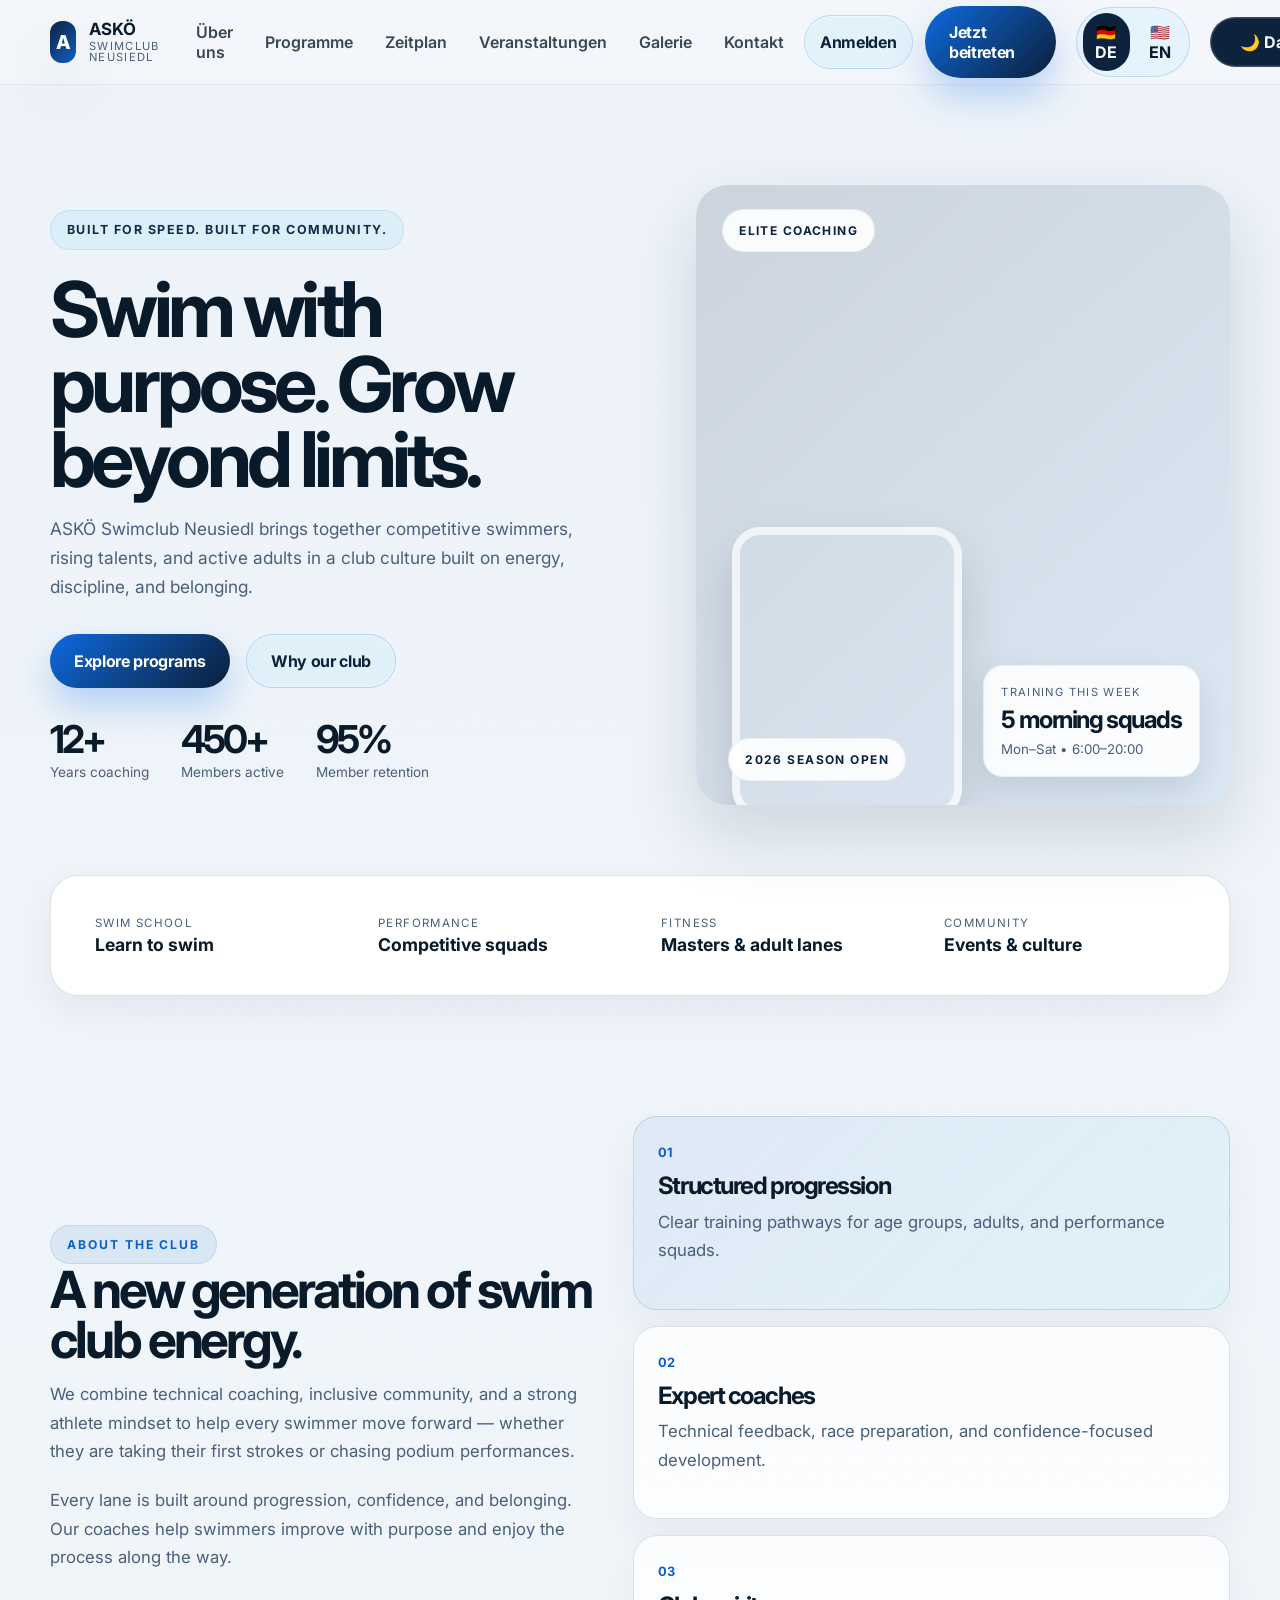
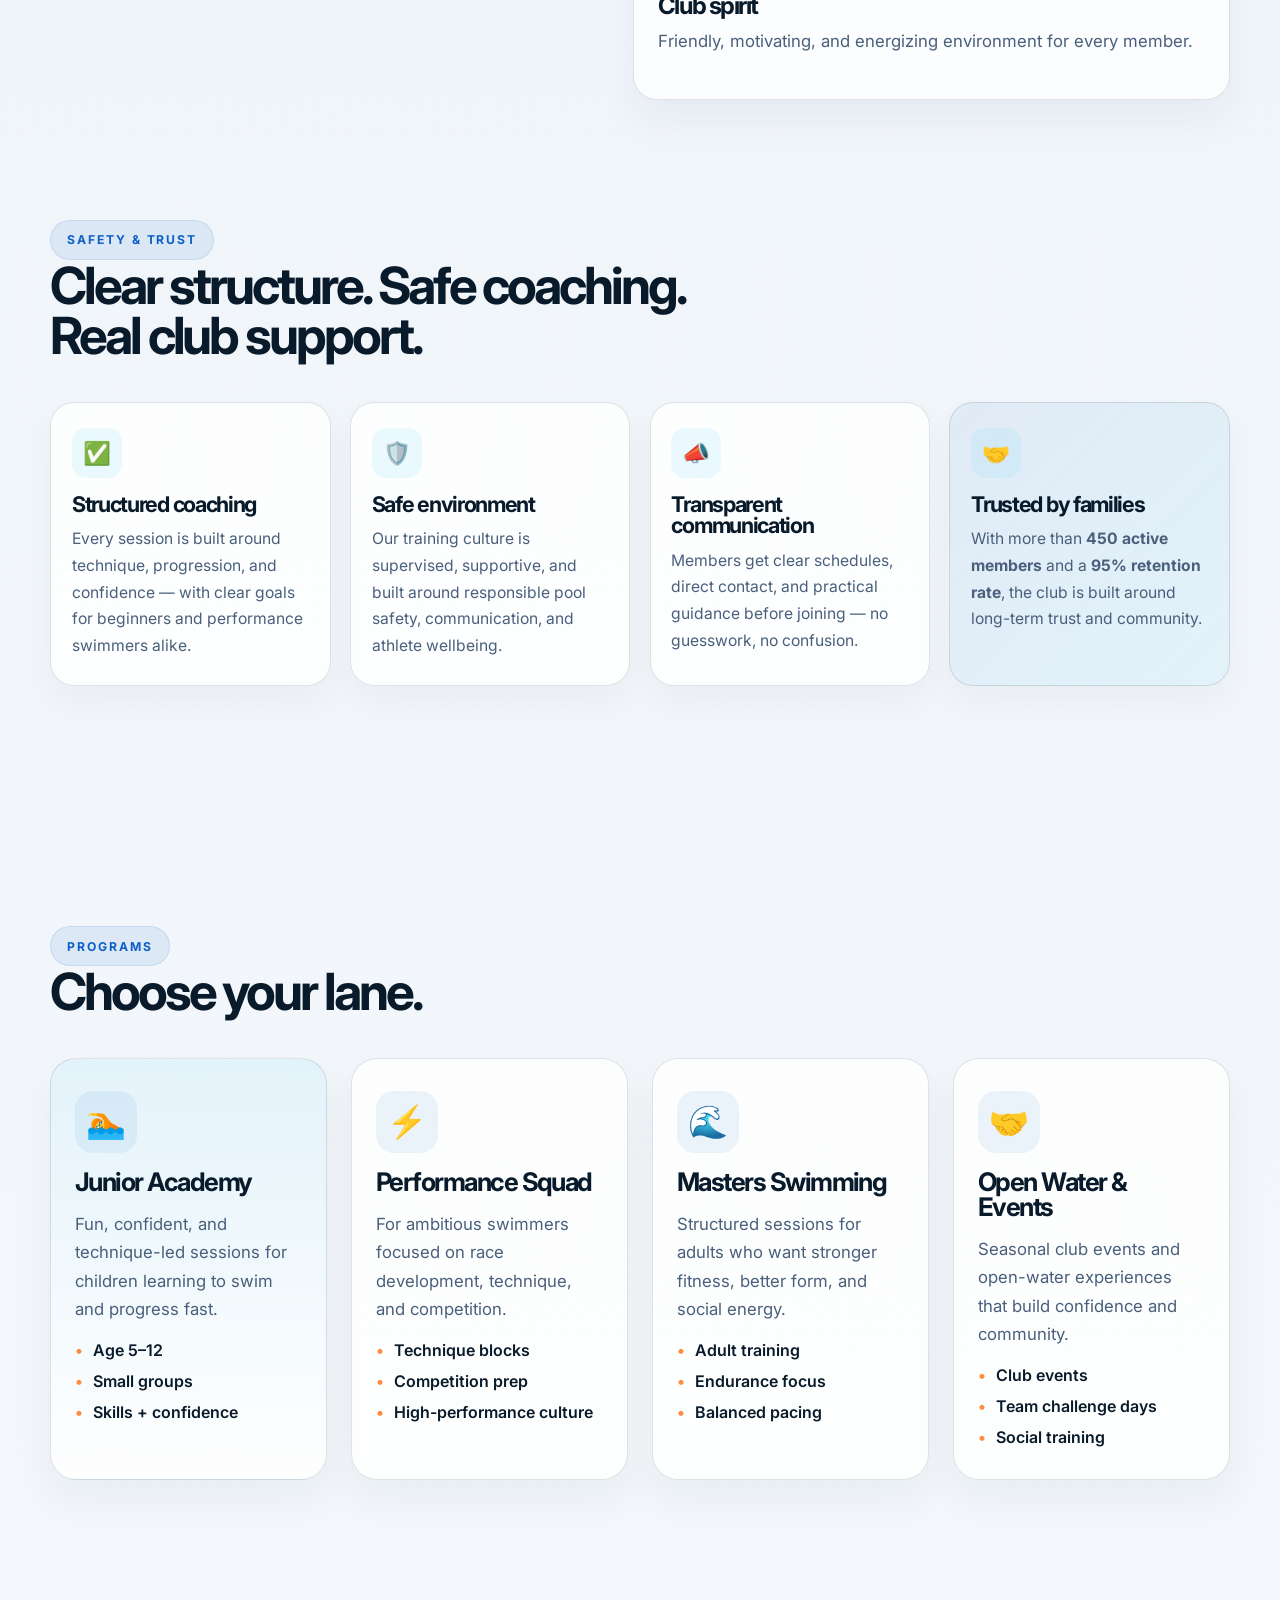
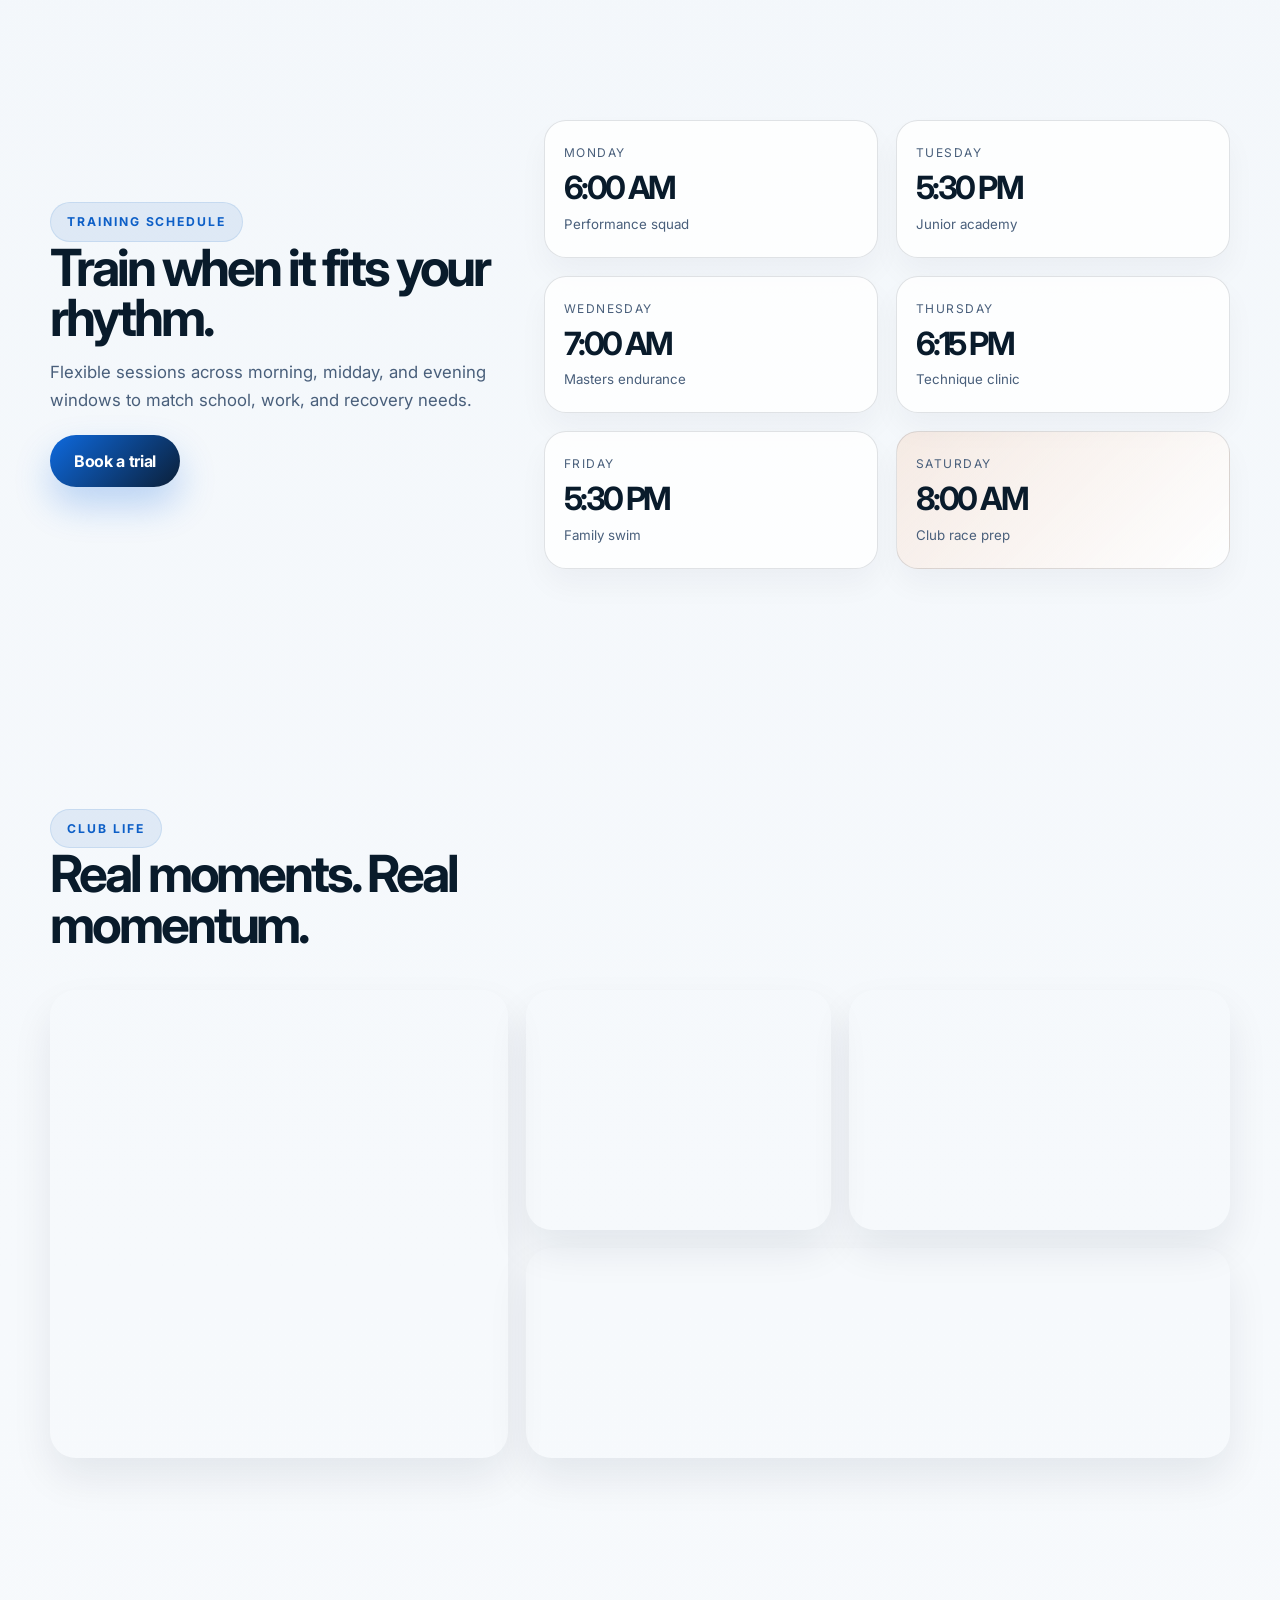
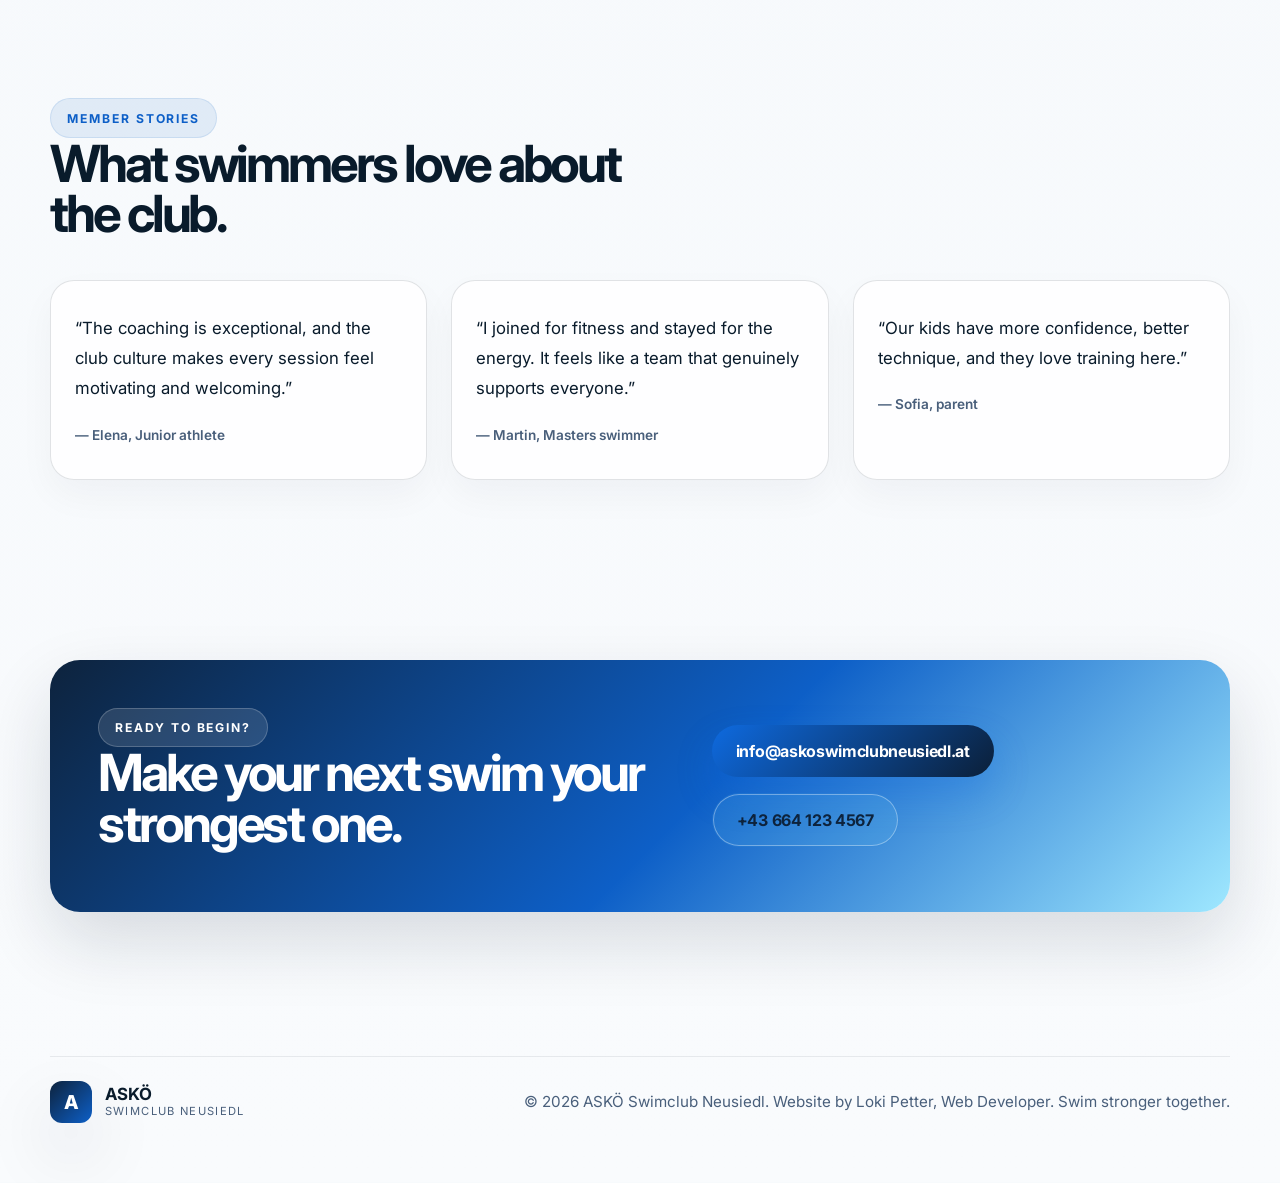
==== commit b0619303: "added language changer" ====
--- a/index.html
+++ b/index.html
@@ -41,6 +41,10 @@
             <a href="pages/contact.html" class="button button-secondary nav-signin">Sign in</a>
             <a href="pages/contact.html" class="button button-primary nav-cta">Join now</a>
           </div>
+          <div class="lang-switcher" aria-label="Language selector">
+            <button class="lang-btn active" type="button" data-lang="de" aria-label="Deutsch">🇩🇪 DE</button>
+            <button class="lang-btn" type="button" data-lang="en" aria-label="English">🇺🇸 EN</button>
+          </div>
           <button class="theme-toggle" type="button" aria-label="Switch to dark mode">🌙 Dark</button>
           <button class="menu-toggle" aria-label="Toggle menu" aria-expanded="false">
             <span></span>
--- a/assets/css/styles.css
+++ b/assets/css/styles.css
@@ -347,6 +347,40 @@
   color: var(--ink);
 }
 
+.lang-switcher {
+  display: inline-flex;
+  align-items: center;
+  gap: 0.35rem;
+  padding: 0.34rem;
+  border-radius: 999px;
+  background: rgba(121, 217, 248, 0.12);
+  border: 1px solid rgba(13, 95, 199, 0.18);
+}
+
+.lang-btn {
+  appearance: none;
+  border: 0;
+  background: transparent;
+  color: var(--ink);
+  font-weight: 700;
+  border-radius: 999px;
+  padding: 0.55rem 0.8rem;
+  cursor: pointer;
+  display: inline-flex;
+  align-items: center;
+  gap: 0.35rem;
+  transition: background 0.2s ease, transform 0.2s ease;
+}
+
+.lang-btn:hover {
+  transform: translateY(-1px);
+}
+
+.lang-btn.active {
+  background: var(--toggle-bg);
+  color: var(--toggle-fg);
+}
+
 .theme-toggle {
   display: inline-flex;
   align-items: center;
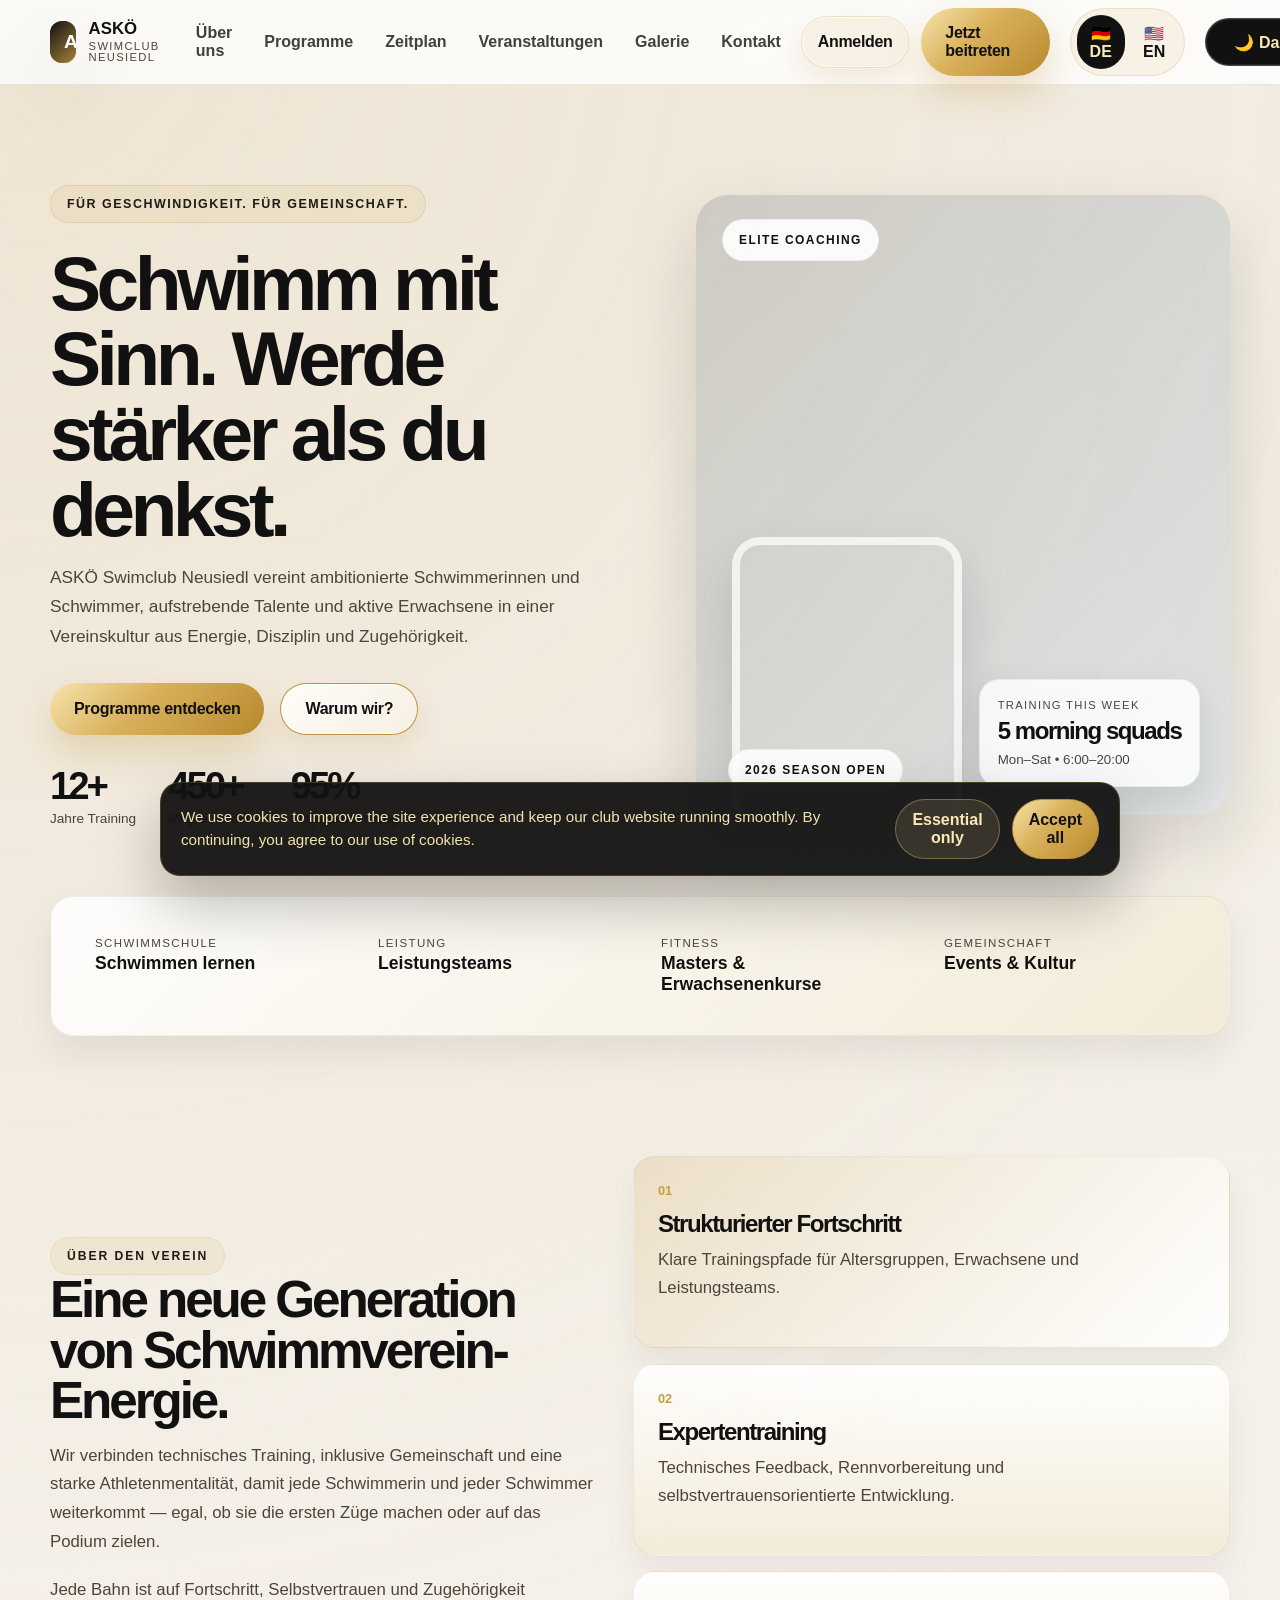
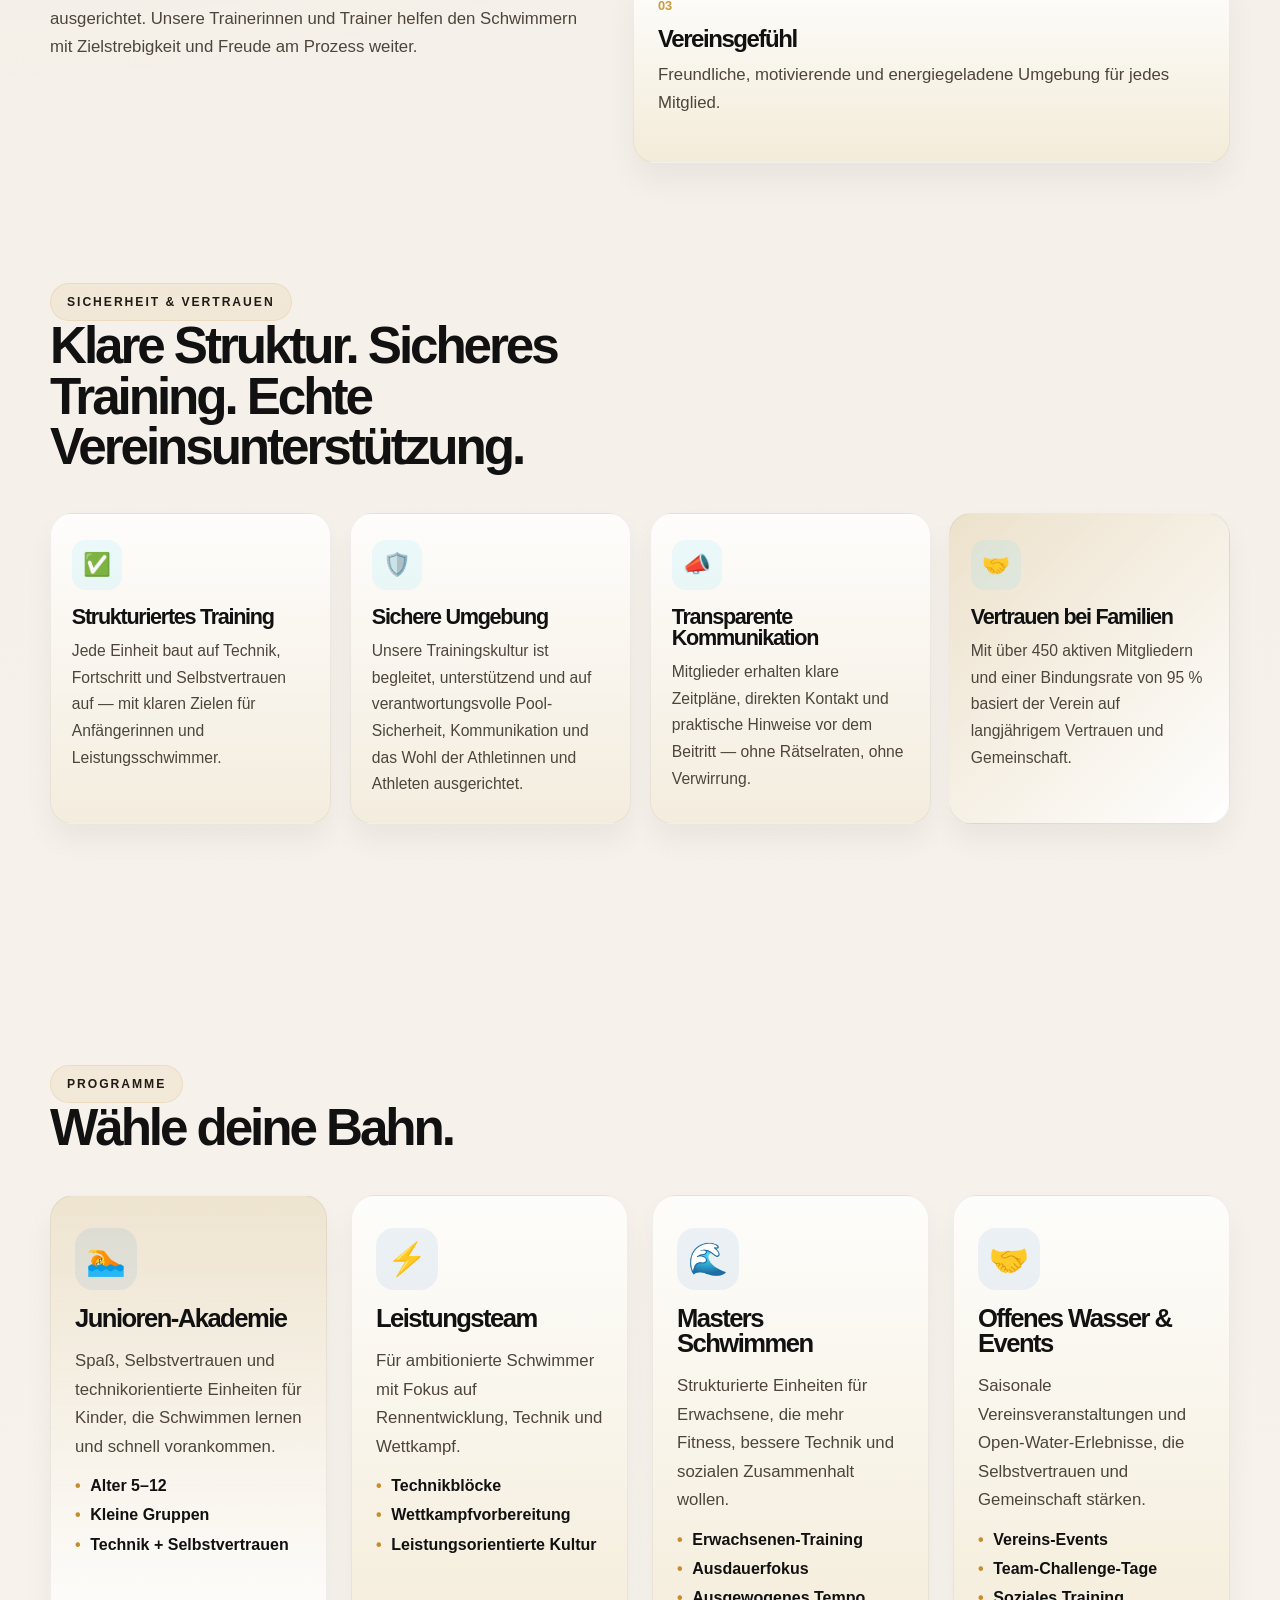
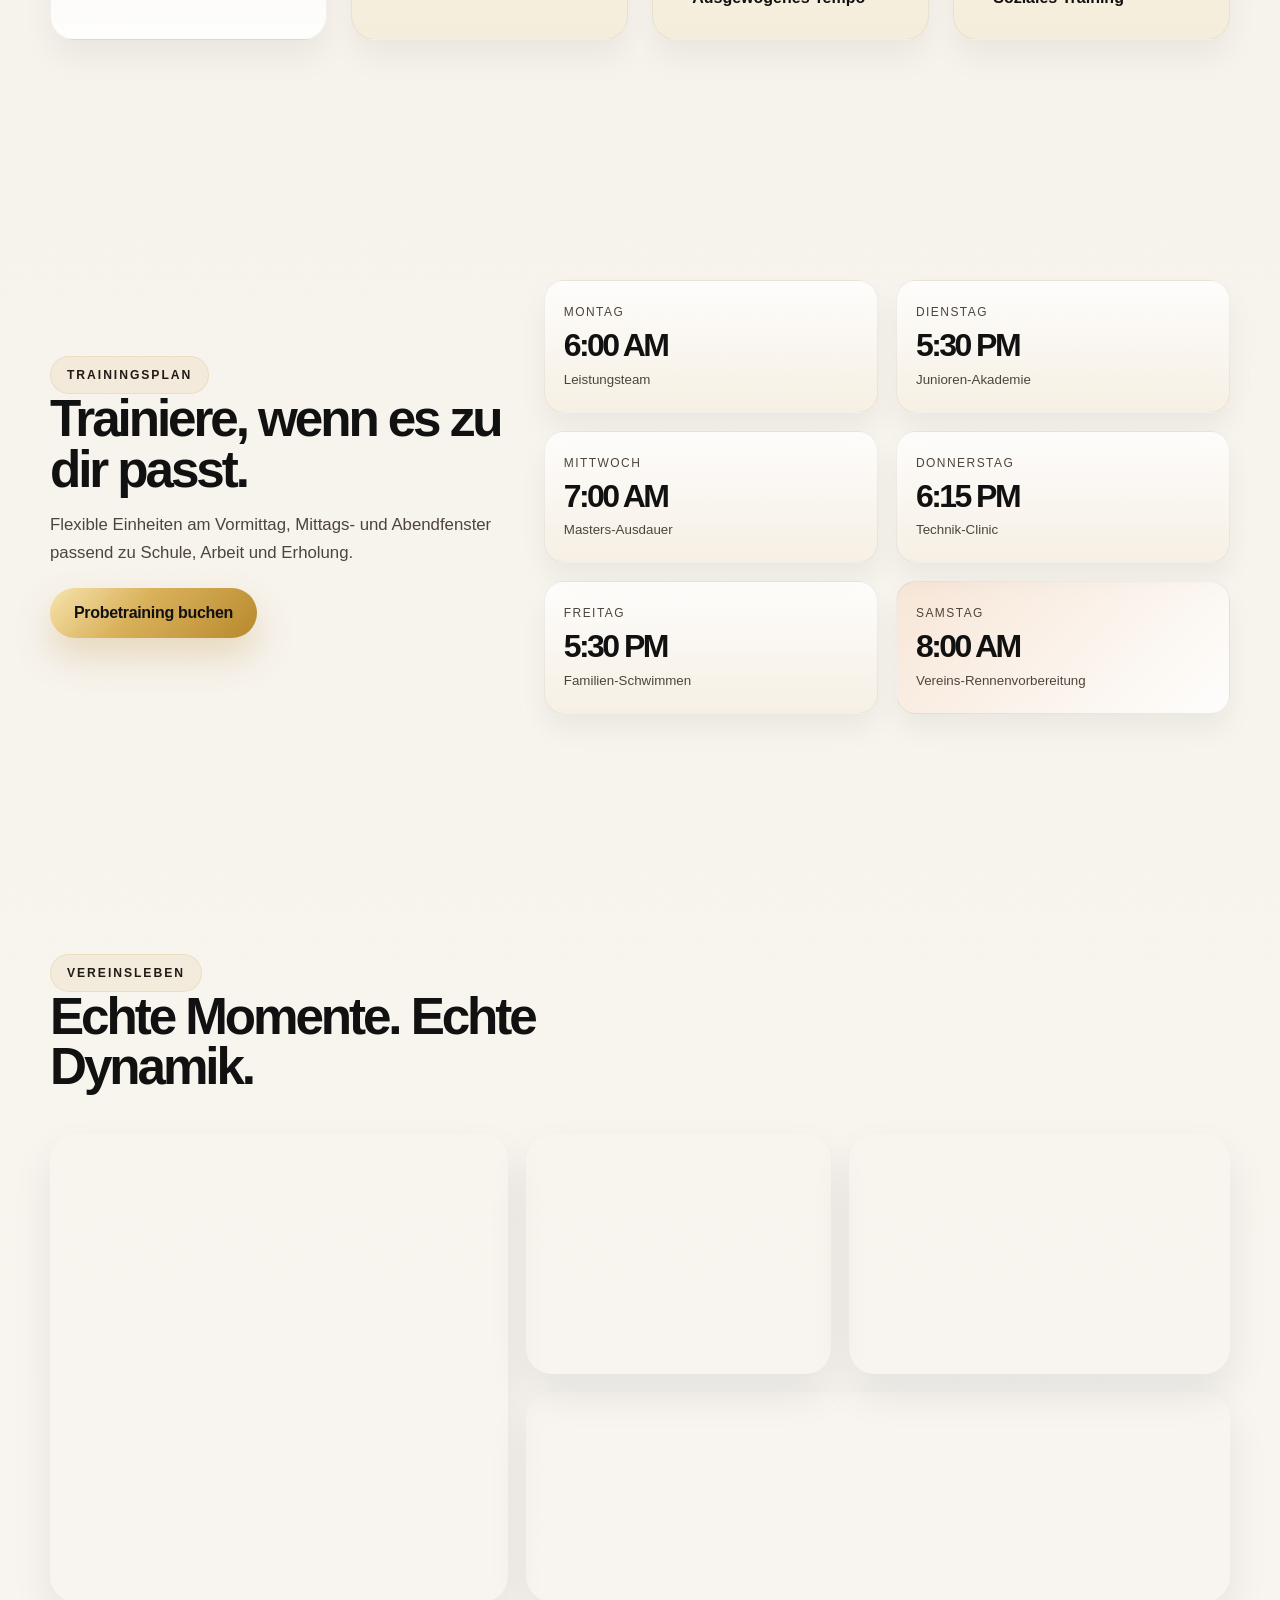
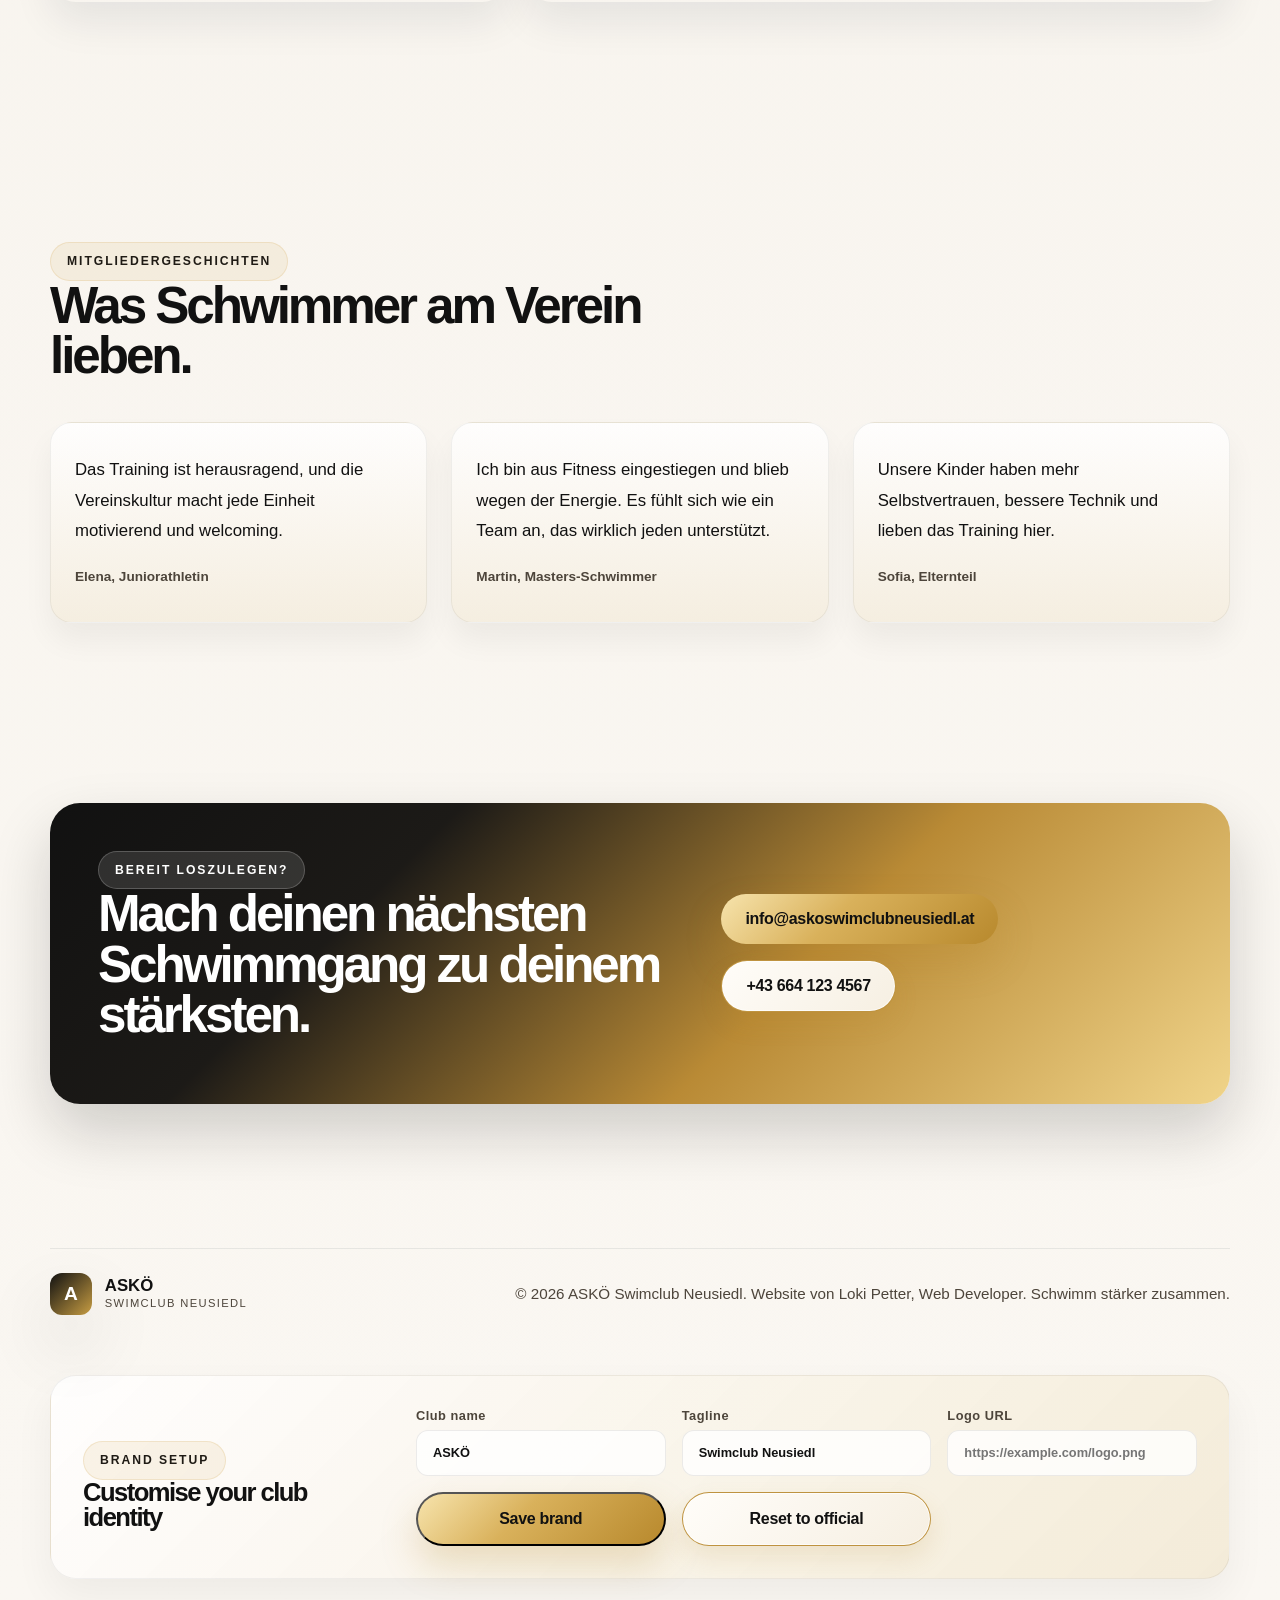
==== commit c2d82b4a: "last update for today" ====
--- a/index.html
+++ b/index.html
@@ -3,6 +3,9 @@
   <head>
     <meta charset="UTF-8" />
     <meta name="viewport" content="width=device-width, initial-scale=1.0" />
+    <meta http-equiv="Content-Security-Policy" content="default-src 'self'; base-uri 'self'; form-action 'self'; frame-ancestors 'none'; object-src 'none'; script-src 'self'; style-src 'self' 'unsafe-inline' https://fonts.googleapis.com; img-src 'self' data: https:; font-src 'self' https://fonts.gstatic.com; connect-src 'self';" />
+    <meta http-equiv="X-Content-Type-Options" content="nosniff" />
+    <meta name="referrer" content="strict-origin-when-cross-origin" />
     <title>ASKÖ Swimclub Neusiedl | Swim with Purpose</title>
     <meta
       name="description"
@@ -21,7 +24,9 @@
       <header class="site-header">
         <div class="container nav-wrap">
           <a href="#top" class="brand" aria-label="ASKÖ Swimclub Neusiedl home">
-            <span class="brand-mark">A</span>
+            <span class="brand-logo" aria-hidden="true">
+              <span class="brand-mark">A</span>
+            </span>
             <span class="brand-text">
               <strong>ASKÖ</strong>
               <small>Swimclub Neusiedl</small>
@@ -38,8 +43,8 @@
           </nav>
 
           <div class="nav-actions">
-            <a href="pages/contact.html" class="button button-secondary nav-signin">Sign in</a>
-            <a href="pages/contact.html" class="button button-primary nav-cta">Join now</a>
+            <a href="pages/contact.html" class="button button-secondary nav-signin" data-i18n="signin">Sign in</a>
+            <a href="pages/contact.html" class="button button-primary nav-cta" data-i18n="join">Join now</a>
           </div>
           <div class="lang-switcher" aria-label="Language selector">
             <button class="lang-btn active" type="button" data-lang="de" aria-label="Deutsch">🇩🇪 DE</button>
@@ -55,34 +60,34 @@
       </header>
 
       <main id="top">
-        <section class="hero">
+        <section class="hero" data-reveal>
           <div class="container hero-grid">
             <div class="hero-copy">
-              <div class="eyebrow">Built for speed. Built for community.</div>
-              <h1>Swim with purpose. Grow beyond limits.</h1>
-              <p>
+              <div class="eyebrow" data-i18n="heroEyebrow">Luxury swim coaching in Linz</div>
+              <h1 data-i18n="heroTitle">Swim with purpose. Grow beyond limits.</h1>
+              <p data-i18n="heroText">
                 ASKÖ Swimclub Neusiedl brings together competitive swimmers, rising talents,
                 and active adults in a club culture built on energy, discipline, and
-                belonging.
+                belonging — right here in Linz.
               </p>
 
               <div class="hero-actions">
-                <a href="#programs" class="button button-primary">Explore programs</a>
-                <a href="#about" class="button button-secondary">Why our club</a>
+                <a href="#programs" class="button button-primary" data-i18n="heroPrimary">Explore programs</a>
+                <a href="#about" class="button button-secondary" data-i18n="heroSecondary">Why our club</a>
               </div>
 
               <ul class="hero-metrics" aria-label="Club metrics">
                 <li>
                   <strong>12+</strong>
-                  <span>Years coaching</span>
+                  <span data-i18n="metricYears">Years coaching</span>
                 </li>
                 <li>
                   <strong>450+</strong>
-                  <span>Members active</span>
+                  <span data-i18n="metricMembers">Members active</span>
                 </li>
                 <li>
                   <strong>95%</strong>
-                  <span>Member retention</span>
+                  <span data-i18n="metricRetention">Member retention</span>
                 </li>
               </ul>
             </div>
@@ -100,38 +105,38 @@
           </div>
         </section>
 
-        <section class="features-bar">
+        <section class="features-bar" data-reveal>
           <div class="container features-wrap">
             <div>
-              <span>Swim school</span>
-              <strong>Learn to swim</strong>
+              <span data-i18n="featureSwimSchool">Swim school</span>
+              <strong data-i18n="featureLearn">Learn to swim</strong>
             </div>
             <div>
-              <span>Performance</span>
-              <strong>Competitive squads</strong>
+              <span data-i18n="featurePerformance">Performance</span>
+              <strong data-i18n="featureSquads">Competitive squads</strong>
             </div>
             <div>
-              <span>Fitness</span>
-              <strong>Masters & adult lanes</strong>
+              <span data-i18n="featureFitness">Fitness</span>
+              <strong data-i18n="featureMasters">Masters & adult lanes</strong>
             </div>
             <div>
-              <span>Community</span>
-              <strong>Events & culture</strong>
-            </div>
-          </div>
-        </section>
-
-        <section id="about" class="section about">
+              <span data-i18n="featureCommunity">Community</span>
+              <strong data-i18n="featureEvents">Events & culture</strong>
+            </div>
+          </div>
+        </section>
+
+        <section id="about" class="section about" data-reveal>
           <div class="container about-grid">
             <div class="section-copy">
-              <span class="section-label">About the club</span>
-              <h2>A new generation of swim club energy.</h2>
-              <p>
+              <span class="section-label" data-i18n="aboutLabel">About the club</span>
+              <h2 data-i18n="aboutTitle">A new generation of swim club energy.</h2>
+              <p data-i18n="aboutText1">
                 We combine technical coaching, inclusive community, and a strong athlete
                 mindset to help every swimmer move forward — whether they are taking
                 their first strokes or chasing podium performances.
               </p>
-              <p>
+              <p data-i18n="aboutText2">
                 Every lane is built around progression, confidence, and belonging. Our
                 coaches help swimmers improve with purpose and enjoy the process along
                 the way.
@@ -139,106 +144,106 @@
             </div>
 
             <div class="about-cards">
-              <article class="mini-card accent">
+              <article class="mini-card accent" data-reveal>
                 <span>01</span>
-                <h3>Structured progression</h3>
-                <p>Clear training pathways for age groups, adults, and performance squads.</p>
+                <h3 data-i18n="mini1Title">Structured progression</h3>
+                <p data-i18n="mini1Text">Clear training pathways for age groups, adults, and performance squads.</p>
               </article>
               <article class="mini-card">
                 <span>02</span>
-                <h3>Expert coaches</h3>
-                <p>Technical feedback, race preparation, and confidence-focused development.</p>
+                <h3 data-i18n="mini2Title">Expert coaches</h3>
+                <p data-i18n="mini2Text">Technical feedback, race preparation, and confidence-focused development.</p>
               </article>
               <article class="mini-card">
                 <span>03</span>
-                <h3>Club spirit</h3>
-                <p>Friendly, motivating, and energizing environment for every member.</p>
-              </article>
-            </div>
-          </div>
-        </section>
-
-        <section class="section trust-section">
+                <h3 data-i18n="mini3Title">Club spirit</h3>
+                <p data-i18n="mini3Text">Friendly, motivating, and energizing environment for every member.</p>
+              </article>
+            </div>
+          </div>
+        </section>
+
+        <section class="section trust-section" data-reveal>
           <div class="container">
             <div class="section-heading trust-heading">
-              <span class="section-label">Safety & trust</span>
-              <h2>Clear structure. Safe coaching. Real club support.</h2>
+              <span class="section-label" data-i18n="trustLabel">Safety & trust</span>
+              <h2 data-i18n="trustTitle">Clear structure. Safe coaching. Real club support.</h2>
             </div>
 
             <div class="trust-grid">
-              <article class="trust-card">
+              <article class="trust-card" data-reveal>
                 <div class="trust-icon">✅</div>
-                <h3>Structured coaching</h3>
-                <p>Every session is built around technique, progression, and confidence — with clear goals for beginners and performance swimmers alike.</p>
-              </article>
-
-              <article class="trust-card">
+                <h3 data-i18n="trust1Title">Structured coaching</h3>
+                <p data-i18n="trust1Text">Every session is built around technique, progression, and confidence — with clear goals for beginners and performance swimmers alike.</p>
+              </article>
+
+              <article class="trust-card" data-reveal>
                 <div class="trust-icon">🛡️</div>
-                <h3>Safe environment</h3>
-                <p>Our training culture is supervised, supportive, and built around responsible pool safety, communication, and athlete wellbeing.</p>
-              </article>
-
-              <article class="trust-card">
+                <h3 data-i18n="trust2Title">Safe environment</h3>
+                <p data-i18n="trust2Text">Our training culture is supervised, supportive, and built around responsible pool safety, communication, and athlete wellbeing.</p>
+              </article>
+
+              <article class="trust-card" data-reveal>
                 <div class="trust-icon">📣</div>
-                <h3>Transparent communication</h3>
-                <p>Members get clear schedules, direct contact, and practical guidance before joining — no guesswork, no confusion.</p>
-              </article>
-
-              <article class="trust-card highlight-card">
+                <h3 data-i18n="trust3Title">Transparent communication</h3>
+                <p data-i18n="trust3Text">Members get clear schedules, direct contact, and practical guidance before joining — no guesswork, no confusion.</p>
+              </article>
+
+              <article class="trust-card highlight-card" data-reveal>
                 <div class="trust-icon">🤝</div>
-                <h3>Trusted by families</h3>
-                <p>With more than <strong>450 active members</strong> and a <strong>95% retention rate</strong>, the club is built around long-term trust and community.</p>
-              </article>
-            </div>
-          </div>
-        </section>
-
-        <section id="programs" class="section programs">
+                <h3 data-i18n="trust4Title">Trusted by families</h3>
+                <p data-i18n="trust4Text">With more than 450 active members and a 95% retention rate, the club is built around long-term trust and community.</p>
+              </article>
+            </div>
+          </div>
+        </section>
+
+        <section id="programs" class="section programs" data-reveal>
           <div class="container">
             <div class="section-heading">
-              <span class="section-label">Programs</span>
-              <h2>Choose your lane.</h2>
+              <span class="section-label" data-i18n="programsLabel">Programs</span>
+              <h2 data-i18n="programsTitle">Choose your lane.</h2>
             </div>
 
             <div class="program-grid">
-              <article class="program-card feature-card">
+              <article class="program-card feature-card" data-reveal>
                 <div class="card-icon">🏊</div>
-                <h3>Junior Academy</h3>
-                <p>Fun, confident, and technique-led sessions for children learning to swim and progress fast.</p>
-                <ul>
+                <h3 data-i18n="programJunior">Junior Academy</h3>
+                <p data-i18n="programJuniorText">Fun, confident, and technique-led sessions for children learning to swim and progress fast.</p>
+                <ul data-i18n-list="programJuniorList">
                   <li>Age 5–12</li>
                   <li>Small groups</li>
                   <li>Skills + confidence</li>
                 </ul>
               </article>
 
-              <article class="program-card">
+              <article class="program-card" data-reveal>
                 <div class="card-icon">⚡</div>
-                <h3>Performance Squad</h3>
-                <p>For ambitious swimmers focused on race development, technique, and competition.</p>
-                <ul>
+                <h3 data-i18n="programPerformance">Performance Squad</h3>
+                <p data-i18n="programPerformanceText">For ambitious swimmers focused on race development, technique, and competition.</p>
+                <ul data-i18n-list="programPerformanceList">
                   <li>Technique blocks</li>
                   <li>Competition prep</li>
                   <li>High-performance culture</li>
                 </ul>
               </article>
 
-              <article class="program-card">
+              <article class="program-card" data-reveal>
                 <div class="card-icon">🌊</div>
-                <h3>Masters Swimming</h3>
-                <p>Structured sessions for adults who want stronger fitness, better form, and social energy.</p>
-                <ul>
+                <h3 data-i18n="programMasters">Masters Swimming</h3>
+                <p data-i18n="programMastersText">Structured sessions for adults who want stronger fitness, better form, and social energy.</p>
+                <ul data-i18n-list="programMastersList">
                   <li>Adult training</li>
                   <li>Endurance focus</li>
                   <li>Balanced pacing</li>
                 </ul>
               </article>
 
-              <article class="program-card">
+              <article class="program-card" data-reveal>
                 <div class="card-icon">🤝</div>
-                <h3>Open Water & Events</h3>
-                <p>Seasonal club events and open-water experiences that build confidence and community.</p>
-                <ul>
+                <h3 data-i18n="programEvents">Open Water & Events</h3>
+                <p data-i18n="programEventsText">Seasonal club events and open-water experiences that build confidence and community.</p>
+                <ul data-i18n-list="programEventsList">
                   <li>Club events</li>
                   <li>Team challenge days</li>
                   <li>Social training</li>
@@ -251,45 +256,45 @@
         <section id="schedule" class="section schedule">
           <div class="container schedule-wrap">
             <div class="schedule-copy">
-              <span class="section-label">Training schedule</span>
-              <h2>Train when it fits your rhythm.</h2>
-              <p>
+              <span class="section-label" data-i18n="scheduleLabel">Training schedule</span>
+              <h2 data-i18n="scheduleTitle">Train when it fits your rhythm.</h2>
+              <p data-i18n="scheduleText">
                 Flexible sessions across morning, midday, and evening windows to match school,
                 work, and recovery needs.
               </p>
-              <a href="#contact" class="button button-primary">Book a trial</a>
+              <a href="#contact" class="button button-primary" data-i18n="schedulePrimary">Book a trial</a>
             </div>
 
             <div class="schedule-grid" aria-label="Weekly training schedule">
               <div class="day-block">
-                <span>Monday</span>
+                <span data-i18n="monday">Monday</span>
                 <strong>6:00 AM</strong>
-                <small>Performance squad</small>
+                <small data-i18n="performanceSquad">Performance squad</small>
               </div>
               <div class="day-block">
-                <span>Tuesday</span>
+                <span data-i18n="tuesday">Tuesday</span>
                 <strong>5:30 PM</strong>
-                <small>Junior academy</small>
+                <small data-i18n="juniorAcademy">Junior academy</small>
               </div>
               <div class="day-block">
-                <span>Wednesday</span>
+                <span data-i18n="wednesday">Wednesday</span>
                 <strong>7:00 AM</strong>
-                <small>Masters endurance</small>
+                <small data-i18n="mastersEndurance">Masters endurance</small>
               </div>
               <div class="day-block">
-                <span>Thursday</span>
+                <span data-i18n="thursday">Thursday</span>
                 <strong>6:15 PM</strong>
-                <small>Technique clinic</small>
+                <small data-i18n="techniqueClinic">Technique clinic</small>
               </div>
               <div class="day-block">
-                <span>Friday</span>
+                <span data-i18n="friday">Friday</span>
                 <strong>5:30 PM</strong>
-                <small>Family swim</small>
+                <small data-i18n="familySwim">Family swim</small>
               </div>
               <div class="day-block accent-day">
-                <span>Saturday</span>
+                <span data-i18n="saturday">Saturday</span>
                 <strong>8:00 AM</strong>
-                <small>Club race prep</small>
+                <small data-i18n="clubRacePrep">Club race prep</small>
               </div>
             </div>
           </div>
@@ -298,8 +303,8 @@
         <section id="gallery" class="section gallery">
           <div class="container">
             <div class="section-heading">
-              <span class="section-label">Club life</span>
-              <h2>Real moments. Real momentum.</h2>
+              <span class="section-label" data-i18n="galleryLabel">Club life</span>
+              <h2 data-i18n="galleryTitle">Real moments. Real momentum.</h2>
             </div>
 
             <div class="gallery-grid">
@@ -314,22 +319,22 @@
         <section class="section testimonials">
           <div class="container">
             <div class="section-heading">
-              <span class="section-label">Member stories</span>
-              <h2>What swimmers love about the club.</h2>
+              <span class="section-label" data-i18n="storiesLabel">Member stories</span>
+              <h2 data-i18n="storiesTitle">What swimmers love about the club.</h2>
             </div>
 
             <div class="testimonial-grid">
               <blockquote>
-                “The coaching is exceptional, and the club culture makes every session feel motivating and welcoming.”
-                <footer>— Elena, Junior athlete</footer>
+                <span data-i18n="story1">“The coaching is exceptional, and the club culture makes every session feel motivating and welcoming.”</span>
+                <footer data-i18n="story1Author">— Elena, Junior athlete</footer>
               </blockquote>
               <blockquote>
-                “I joined for fitness and stayed for the energy. It feels like a team that genuinely supports everyone.”
-                <footer>— Martin, Masters swimmer</footer>
+                <span data-i18n="story2">“I joined for fitness and stayed for the energy. It feels like a team that genuinely supports everyone.”</span>
+                <footer data-i18n="story2Author">— Martin, Masters swimmer</footer>
               </blockquote>
               <blockquote>
-                “Our kids have more confidence, better technique, and they love training here.”
-                <footer>— Sofia, parent</footer>
+                <span data-i18n="story3">“Our kids have more confidence, better technique, and they love training here.”</span>
+                <footer data-i18n="story3Author">— Sofia, parent</footer>
               </blockquote>
             </div>
           </div>
@@ -338,12 +343,12 @@
         <section id="contact" class="section cta-section">
           <div class="container cta-box">
             <div>
-              <span class="section-label">Ready to begin?</span>
-              <h2>Make your next swim your strongest one.</h2>
+              <span class="section-label" data-i18n="ctaLabel">Ready to begin?</span>
+              <h2 data-i18n="ctaTitle">Make your next swim your strongest one.</h2>
             </div>
             <div class="cta-actions">
-              <a href="mailto:info@askoswimclubneusiedl.at" class="button button-primary">info@askoswimclubneusiedl.at</a>
-              <a href="tel:+436641234567" class="button button-secondary">+43 664 123 4567</a>
+              <a href="mailto:info@askoswimclubneusiedl.at" class="button button-primary" data-i18n="ctaEmail">info@askoswimclubneusiedl.at</a>
+              <a href="tel:+436641234567" class="button button-secondary" data-i18n="ctaPhone">+43 664 123 4567</a>
             </div>
           </div>
         </section>
@@ -360,11 +365,45 @@
               </span>
             </a>
           </div>
-          <p>© <span id="year"></span> ASKÖ Swimclub Neusiedl. Website by Loki Petter, Web Developer. Swim stronger together.</p>
+          <p data-i18n="footerText">© <span id="year"></span> ASKÖ Swimclub Neusiedl. Website by Loki Petter, Web Developer. Swim stronger together.</p>
         </div>
       </footer>
     </div>
 
+    <div class="cookie-banner" id="cookie-banner">
+      <p>We use cookies to improve the site experience and keep our club website running smoothly. By continuing, you agree to our use of cookies.</p>
+      <div class="cookie-actions">
+        <button type="button" class="cookie-btn" data-cookie-choice="essential">Essential only</button>
+        <button type="button" class="cookie-btn primary" data-cookie-choice="accept">Accept all</button>
+      </div>
+    </div>
+
+    <section class="brand-admin" aria-label="Club branding settings">
+      <div class="container brand-admin-inner">
+        <div>
+          <span class="section-label">Brand setup</span>
+          <h3>Customise your club identity</h3>
+        </div>
+
+        <form id="brand-settings-form" class="brand-settings-form" novalidate>
+          <label>
+            Club name
+            <input type="text" name="clubName" placeholder="ASKÖ" maxlength="24" />
+          </label>
+          <label>
+            Tagline
+            <input type="text" name="clubSubName" placeholder="Swimclub Neusiedl" maxlength="40" />
+          </label>
+          <label>
+            Logo URL
+            <input type="url" name="logoUrl" placeholder="https://example.com/logo.png" />
+          </label>
+          <button type="submit" class="button button-primary">Save brand</button>
+          <button type="button" class="button button-secondary" id="brand-reset-button">Reset to official</button>
+        </form>
+      </div>
+    </section>
+
     <script src="assets/js/script.js"></script>
   </body>
 </html>
--- a/assets/css/styles.css
+++ b/assets/css/styles.css
@@ -1,43 +1,47 @@
 :root {
-  --bg: #f5f7fb;
-  --panel: #ffffff;
-  --ink: #091b2b;
-  --muted: #495f7b;
-  --navy: #0d233d;
-  --navy-2: #102d4a;
-  --blue: #0d5fc7;
-  --cyan: #79d9f8;
-  --aqua: #9fe8ff;
-  --orange: #ff8b3d;
-  --coral: #ff6b57;
-  --line: rgba(9, 27, 43, 0.12);
-  --shadow: 0 30px 70px rgba(11, 31, 51, 0.14);
-  --button-soft: rgba(255, 255, 255, 0.82);
+  --bg: #f7f2ea;
+  --panel: #fffdf8;
+  --ink: #111111;
+  --muted: #4d453b;
+  --navy: #111111;
+  --navy-2: #1f1b15;
+  --blue: #c79d43;
+  --cyan: #efd38a;
+  --aqua: #f5e1a3;
+  --orange: #c58d2d;
+  --coral: #b98a35;
+  --line: rgba(17, 17, 17, 0.08);
+  --shadow: 0 30px 70px rgba(17, 17, 17, 0.14);
+  --button-soft: rgba(212, 175, 94, 0.12);
   --card-soft: rgba(255, 255, 255, 0.82);
-  --hero-glow: rgba(29, 110, 198, 0.12);
-  --toggle-bg: #0d233d;
-  --toggle-fg: #f8fbff;
+  --hero-glow: rgba(199, 157, 67, 0.14);
+  --toggle-bg: #111111;
+  --toggle-fg: #f7e9b8;
+  --luxury-fill: #f3ead6;
+  --luxury-fill-strong: #efe1b8;
 }
 
 body.dark-mode {
-  --bg: #081722;
-  --panel: #0d1f2d;
-  --ink: #ecf4ff;
-  --muted: #adc1d7;
-  --navy: #eaf2ff;
-  --navy-2: #d9e9ff;
-  --blue: #79d9f8;
-  --cyan: #8ae0ff;
-  --aqua: #5ec9ff;
-  --orange: #ff9f67;
-  --coral: #ff7b69;
-  --line: rgba(186, 214, 237, 0.16);
-  --shadow: 0 30px 70px rgba(0, 0, 0, 0.42);
-  --button-soft: rgba(18, 34, 47, 0.96);
-  --card-soft: rgba(13, 31, 45, 0.9);
-  --hero-glow: rgba(121, 217, 248, 0.12);
-  --toggle-bg: #edf7ff;
-  --toggle-fg: #081722;
+  --bg: #090909;
+  --panel: #14110e;
+  --ink: #f7f1e3;
+  --muted: #d9caa3;
+  --navy: #f7e4ae;
+  --navy-2: #f0cf75;
+  --blue: #d9b15b;
+  --cyan: #f0d48a;
+  --aqua: #f5dfae;
+  --orange: #d7a94a;
+  --coral: #c99635;
+  --line: rgba(212, 175, 94, 0.2);
+  --shadow: 0 35px 80px rgba(0, 0, 0, 0.56);
+  --button-soft: rgba(20, 18, 15, 0.96);
+  --card-soft: rgba(22, 18, 14, 0.9);
+  --hero-glow: rgba(217, 177, 91, 0.12);
+  --toggle-bg: #f6d68e;
+  --toggle-fg: #101010;
+  --luxury-fill: #1b1712;
+  --luxury-fill-strong: #261f17;
 }
 
 * {
@@ -46,18 +50,45 @@
 
 html {
   scroll-behavior: smooth;
+}
+
+[data-reveal] {
+  opacity: 0;
+  transform: translateY(26px) scale(0.985);
+  filter: blur(6px);
+  transition: opacity 0.8s cubic-bezier(0.22, 1, 0.36, 1), transform 0.8s cubic-bezier(0.22, 1, 0.36, 1), filter 0.8s cubic-bezier(0.22, 1, 0.36, 1);
+  will-change: opacity, transform, filter;
+}
+
+[data-reveal].is-visible {
+  opacity: 1;
+  transform: translateY(0) scale(1);
+  filter: blur(0);
+}
+
+@keyframes floatCard {
+  0%, 100% {
+    transform: translateY(0px);
+  }
+  50% {
+    transform: translateY(-10px);
+  }
 }
 
 body {
   margin: 0;
   font-family: "Inter", sans-serif;
-  background: linear-gradient(180deg, #edf3f9 0%, #f9fbfd 100%);
+  background:
+    radial-gradient(circle at top left, rgba(199, 157, 67, 0.12), transparent 26%),
+    linear-gradient(180deg, #f3eee6 0%, #faf7f2 100%);
   color: var(--ink);
   transition: background 0.25s ease, color 0.25s ease;
 }
 
 body.dark-mode {
-  background: linear-gradient(180deg, #081722 0%, #0e1c2a 100%);
+  background:
+    radial-gradient(circle at top left, rgba(217, 177, 91, 0.09), transparent 28%),
+    linear-gradient(180deg, #090909 0%, #12100d 100%);
 }
 
 body.dark-mode .feature-panel,
@@ -185,9 +216,9 @@
   letter-spacing: 0.16em;
   text-transform: uppercase;
   font-weight: 700;
-  color: var(--blue);
-  background: rgba(29, 110, 198, 0.1);
-  border: 1px solid rgba(29, 110, 198, 0.12);
+  color: var(--navy-2);
+  background: rgba(212, 175, 94, 0.12);
+  border: 1px solid rgba(212, 175, 94, 0.22);
   padding: 0.7rem 1rem;
   border-radius: 999px;
 }
@@ -224,13 +255,13 @@
   top: 0;
   z-index: 20;
   backdrop-filter: blur(18px);
-  background: rgba(245, 247, 251, 0.72);
-  border-bottom: 1px solid rgba(9, 27, 43, 0.06);
+  background: rgba(255, 255, 255, 0.78);
+  border-bottom: 1px solid rgba(17, 17, 17, 0.08);
 }
 
 body.dark-mode .site-header {
-  background: rgba(8, 23, 34, 0.72);
-  border-bottom-color: rgba(186, 214, 237, 0.12);
+  background: rgba(8, 8, 8, 0.78);
+  border-bottom-color: rgba(217, 177, 91, 0.14);
 }
 
 .nav-wrap {
@@ -245,6 +276,24 @@
   display: inline-flex;
   align-items: center;
   gap: 0.8rem;
+}
+
+.brand-logo {
+  width: 42px;
+  height: 42px;
+  display: inline-grid;
+  place-items: center;
+  border-radius: 12px;
+  overflow: hidden;
+  background: linear-gradient(135deg, var(--navy) 0%, var(--blue) 100%);
+  box-shadow: var(--shadow);
+}
+
+.brand-logo img {
+  width: 100%;
+  height: 100%;
+  object-fit: cover;
+  display: block;
 }
 
 .brand-mark {
@@ -320,31 +369,79 @@
   letter-spacing: -0.02em;
 }
 
+.hero-copy,
+.hero-visual,
+.mini-card,
+.trust-card,
+.program-card,
+.features-wrap,
+.cta-box,
+.cookie-banner {
+  will-change: transform, box-shadow;
+}
+
+.hero-visual {
+  animation: floatCard 10s ease-in-out infinite;
+}
+
+.photo-card,
+.info-panel,
+.badge {
+  animation: floatCard 12s ease-in-out infinite;
+}
+
+.mini-card,
+.trust-card,
+.program-card,
+.feature-card {
+  transition: transform 0.25s ease, box-shadow 0.25s ease, border-color 0.25s ease;
+}
+
+.mini-card:hover,
+.trust-card:hover,
+.program-card:hover,
+.feature-card:hover {
+  transform: translateY(-6px);
+  box-shadow: 0 18px 40px rgba(17, 17, 17, 0.1);
+}
+
 .button:hover {
   transform: translateY(-1px);
 }
 
 .button-primary {
-  color: white;
-  background: linear-gradient(135deg, #0e6adf 0%, #0b1f38 100%);
-  box-shadow: 0 18px 36px rgba(14, 106, 223, 0.26);
+  color: #111111;
+  background: linear-gradient(135deg, #f7e4ad 0%, #d9b15b 42%, #b8892d 100%);
+  box-shadow: 0 18px 36px rgba(184, 137, 45, 0.25);
 }
 
 .button-primary:hover {
-  box-shadow: 0 22px 42px rgba(14, 106, 223, 0.34);
+  box-shadow: 0 22px 42px rgba(184, 137, 45, 0.33);
 }
 
 .button-secondary {
-  background: rgba(121, 217, 248, 0.12);
-  border: 1px solid rgba(13, 95, 199, 0.2);
-  color: var(--navy);
-  box-shadow: inset 0 0 0 1px rgba(255,255,255,0.35);
+  background: linear-gradient(135deg, #fffdf9 0%, #f6efe2 100%);
+  border: 1.5px solid rgba(184, 137, 45, 0.9);
+  color: #111111;
+  box-shadow: 0 12px 24px rgba(184, 137, 45, 0.14), inset 0 0 0 1px rgba(255,255,255,0.7);
+}
+
+.button-secondary:hover {
+  background: linear-gradient(135deg, #ffffff 0%, #f9f2df 100%);
+  box-shadow: 0 16px 30px rgba(184, 137, 45, 0.2);
+  border-color: rgba(184, 137, 45, 1);
 }
 
 body.dark-mode .button-secondary {
-  background: rgba(121, 217, 248, 0.1);
-  border-color: rgba(134, 204, 255, 0.18);
-  color: var(--ink);
+  background: linear-gradient(135deg, rgba(20, 18, 15, 0.96) 0%, rgba(32, 26, 18, 0.96) 100%);
+  border-color: rgba(240, 212, 135, 0.9);
+  color: #f5d98a;
+  box-shadow: 0 12px 24px rgba(0, 0, 0, 0.28), inset 0 0 0 1px rgba(255,255,255,0.04);
+}
+
+body.dark-mode .button-secondary:hover {
+  background: linear-gradient(135deg, rgba(28, 24, 18, 1) 0%, rgba(16, 13, 10, 1) 100%);
+  border-color: #f5d98a;
 }
 
 .lang-switcher {
@@ -353,8 +450,8 @@
   gap: 0.35rem;
   padding: 0.34rem;
   border-radius: 999px;
-  background: rgba(121, 217, 248, 0.12);
-  border: 1px solid rgba(13, 95, 199, 0.18);
+  background: rgba(212, 175, 94, 0.12);
+  border: 1px solid rgba(184, 137, 45, 0.18);
 }
 
 .lang-btn {
@@ -411,8 +508,8 @@
 
 .nav-signin {
   min-width: 108px;
-  background: rgba(121, 217, 248, 0.14);
-  border: 1px solid rgba(13, 95, 199, 0.18);
+  background: rgba(212, 175, 94, 0.12);
+  border: 1px solid rgba(184, 137, 45, 0.18);
   color: var(--navy);
 }
 
@@ -456,8 +553,8 @@
   margin-bottom: 1.4rem;
   padding: 0.7rem 1rem;
   border-radius: 999px;
-  background: rgba(121, 217, 248, 0.15);
-  border: 1px solid rgba(29, 110, 198, 0.12);
+  background: rgba(212, 175, 94, 0.12);
+  border: 1px solid rgba(184, 137, 45, 0.2);
   font-size: 0.78rem;
   letter-spacing: 0.12em;
   text-transform: uppercase;
@@ -594,11 +691,11 @@
   display: grid;
   grid-template-columns: repeat(4, minmax(0, 1fr));
   gap: 18px;
-  background: #ffffff;
-  border: 1px solid var(--line);
-  border-radius: 28px;
+  background: linear-gradient(135deg, rgba(255,255,255,0.9) 0%, rgba(243, 234, 214, 0.9) 100%);
+  border: 1px solid rgba(17, 17, 17, 0.06);
+  border-radius: 24px;
   padding: 1.5rem 2rem;
-  box-shadow: 0 14px 35px rgba(9, 27, 43, 0.06);
+  box-shadow: 0 18px 36px rgba(17, 17, 17, 0.07);
 }
 
 .features-wrap div {
@@ -632,15 +729,15 @@
 }
 
 .mini-card {
-  background: rgba(255, 255, 255, 0.75);
-  border: 1px solid var(--line);
-  border-radius: 24px;
+  background: linear-gradient(180deg, rgba(255,255,255,0.88) 0%, rgba(243, 234, 214, 0.88) 100%);
+  border: 1px solid rgba(17, 17, 17, 0.06);
+  border-radius: 22px;
   padding: 1.5rem;
-  box-shadow: 0 20px 40px rgba(11, 31, 51, 0.05);
+  box-shadow: 0 18px 30px rgba(17, 17, 17, 0.05);
 }
 
 .mini-card.accent {
-  background: linear-gradient(135deg, rgba(29, 110, 198, 0.08) 0%, rgba(121, 217, 248, 0.12) 100%);
+  background: linear-gradient(135deg, rgba(199, 157, 67, 0.18) 0%, rgba(255,255,255,0.9) 100%);
 }
 
 .mini-card span {
@@ -671,15 +768,15 @@
 }
 
 .trust-card {
-  background: var(--card-soft);
-  border: 1px solid var(--line);
-  border-radius: 24px;
+  background: linear-gradient(180deg, rgba(255,255,255,0.85) 0%, rgba(243,236,220,0.85) 100%);
+  border: 1px solid rgba(17, 17, 17, 0.06);
+  border-radius: 22px;
   padding: 1.6rem 1.3rem;
-  box-shadow: 0 16px 35px rgba(11, 31, 51, 0.04);
+  box-shadow: 0 16px 28px rgba(17, 17, 17, 0.05);
 }
 
 .trust-card.highlight-card {
-  background: linear-gradient(135deg, rgba(29, 110, 198, 0.08) 0%, rgba(121, 217, 248, 0.12) 100%);
+  background: linear-gradient(135deg, rgba(199, 157, 67, 0.18) 0%, rgba(255,255,255,0.9) 100%);
 }
 
 .trust-icon {
@@ -714,15 +811,15 @@
 }
 
 .program-card {
-  background: rgba(255, 255, 255, 0.8);
-  border: 1px solid var(--line);
-  border-radius: 26px;
+  background: linear-gradient(180deg, rgba(255,255,255,0.8) 0%, rgba(244,235,215,0.8) 100%);
+  border: 1px solid rgba(17, 17, 17, 0.06);
+  border-radius: 24px;
   padding: 2rem 1.5rem;
-  box-shadow: 0 18px 40px rgba(11, 31, 51, 0.05);
+  box-shadow: 0 18px 32px rgba(17, 17, 17, 0.05);
 }
 
 .feature-card {
-  background: linear-gradient(180deg, rgba(121, 217, 248, 0.12), rgba(255,255,255,0.9));
+  background: linear-gradient(180deg, rgba(199, 157, 67, 0.16) 0%, rgba(255,255,255,0.88) 100%);
 }
 
 .card-icon {
@@ -770,11 +867,11 @@
 }
 
 .day-block {
-  background: rgba(255, 255, 255, 0.8);
-  border: 1px solid var(--line);
-  border-radius: 22px;
+  background: linear-gradient(180deg, rgba(255,255,255,0.8) 0%, rgba(245,238,225,0.8) 100%);
+  border: 1px solid rgba(17, 17, 17, 0.06);
+  border-radius: 20px;
   padding: 1.5rem 1.2rem;
-  box-shadow: 0 16px 30px rgba(11, 31, 51, 0.04);
+  box-shadow: 0 16px 28px rgba(17, 17, 17, 0.05);
 }
 
 .day-block span {
@@ -844,10 +941,10 @@
 blockquote {
   margin: 0;
   padding: 2rem 1.5rem;
-  background: rgba(255,255,255,0.8);
-  border: 1px solid var(--line);
-  border-radius: 24px;
-  box-shadow: 0 16px 36px rgba(11, 31, 51, 0.04);
+  background: linear-gradient(180deg, rgba(255,255,255,0.82) 0%, rgba(244,236,220,0.82) 100%);
+  border: 1px solid rgba(17, 17, 17, 0.06);
+  border-radius: 22px;
+  box-shadow: 0 18px 30px rgba(17, 17, 17, 0.05);
   color: var(--ink);
   font-size: 1.05rem;
   line-height: 1.8;
@@ -871,9 +968,9 @@
   gap: 2rem;
   padding: clamp(2rem, 4vw, 3rem);
   border-radius: 30px;
-  background: linear-gradient(135deg, var(--navy) 0%, var(--blue) 55%, var(--aqua) 100%);
+  background: linear-gradient(135deg, #111111 0%, #1c1a17 28%, #b98a35 62%, #f0d48a 100%);
   color: white;
-  box-shadow: var(--shadow);
+  box-shadow: 0 28px 60px rgba(17, 17, 17, 0.18);
 }
 
 .cta-box .section-label {
@@ -893,8 +990,119 @@
   gap: 1rem;
 }
 
+.brand-admin {
+  padding: 0 0 40px;
+}
+
+body.dark-mode .brand-admin-inner {
+  background: linear-gradient(135deg, rgba(17, 17, 17, 0.9) 0%, rgba(26, 23, 19, 0.96) 100%);
+  border-color: rgba(217, 177, 91, 0.18);
+}
+
+body.dark-mode .brand-settings-form input {
+  background: rgba(12, 12, 12, 0.9);
+  border-color: rgba(217, 177, 91, 0.2);
+  color: var(--ink);
+}
+
+.brand-admin-inner {
+  display: flex;
+  align-items: end;
+  justify-content: space-between;
+  gap: 2rem;
+  padding: 2rem;
+  border-radius: 26px;
+  background: linear-gradient(135deg, rgba(255,255,255,0.86) 0%, rgba(243,234,214,0.94) 100%);
+  border: 1px solid rgba(17, 17, 17, 0.06);
+  box-shadow: 0 18px 40px rgba(17, 17, 17, 0.05);
+}
+
+.brand-settings-form {
+  display: grid;
+  grid-template-columns: repeat(3, minmax(0, 1fr));
+  gap: 1rem;
+  width: min(800px, 100%);
+}
+
+.brand-settings-form label {
+  display: grid;
+  gap: 0.45rem;
+  font-size: 0.8rem;
+  font-weight: 700;
+  letter-spacing: 0.04em;
+  color: var(--muted);
+}
+
+.brand-settings-form input {
+  width: 100%;
+  padding: 0.9rem 1rem;
+  border-radius: 12px;
+  border: 1px solid rgba(17, 17, 17, 0.08);
+  background: rgba(255,255,255,0.8);
+  color: var(--ink);
+  font: inherit;
+}
+
+.brand-settings-form input:focus {
+  outline: 2px solid rgba(184, 137, 45, 0.38);
+  border-color: rgba(184, 137, 45, 0.6);
+}
+
 .site-footer {
   padding: 24px 0 60px;
+}
+
+.cookie-banner {
+  position: fixed;
+  left: 50%;
+  bottom: 24px;
+  transform: translateX(-50%);
+  width: min(960px, calc(100% - 24px));
+  display: flex;
+  align-items: center;
+  justify-content: space-between;
+  gap: 1rem;
+  padding: 1rem 1.25rem;
+  border-radius: 20px;
+  border: 1px solid rgba(199, 157, 67, 0.25);
+  background: rgba(17, 17, 17, 0.94);
+  color: #f5e5b0;
+  box-shadow: 0 28px 60px rgba(0, 0, 0, 0.26);
+  z-index: 100;
+}
+
+.cookie-banner.hidden {
+  display: none;
+}
+
+.cookie-banner p {
+  margin: 0;
+  color: #f2e2ae;
+  font-size: 0.95rem;
+  line-height: 1.5;
+}
+
+.cookie-actions {
+  display: flex;
+  align-items: center;
+  gap: 0.75rem;
+}
+
+.cookie-btn {
+  appearance: none;
+  border: 1px solid rgba(240, 212, 138, 0.35);
+  background: rgba(240, 212, 138, 0.12);
+  color: #f8e9b6;
+  border-radius: 999px;
+  padding: 0.7rem 1rem;
+  font-weight: 700;
+  cursor: pointer;
+}
+
+.cookie-btn.primary {
+  background: linear-gradient(135deg, #f7e4ad 0%, #d9b15b 42%, #b8892d 100%);
+  border-color: rgba(184, 137, 45, 0.7);
+  color: #111111;
 }
 
 .footer-wrap {
